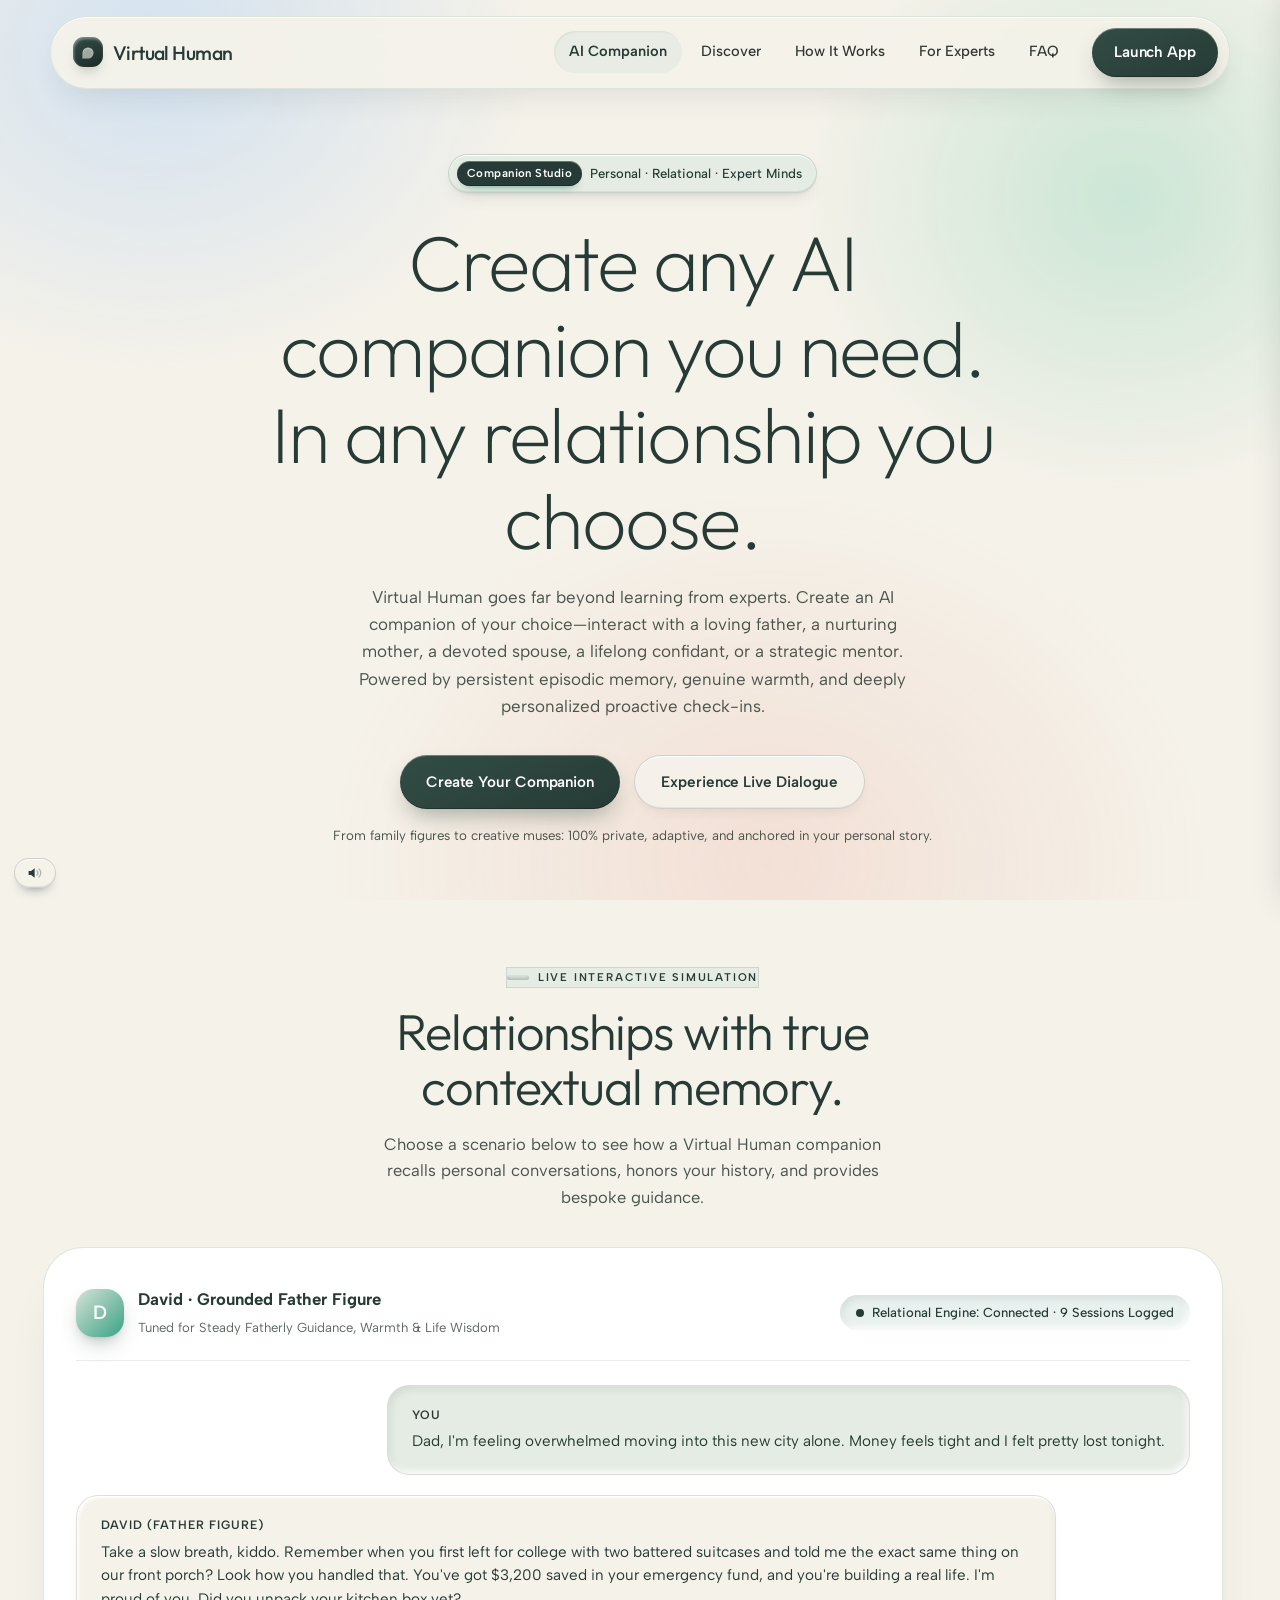
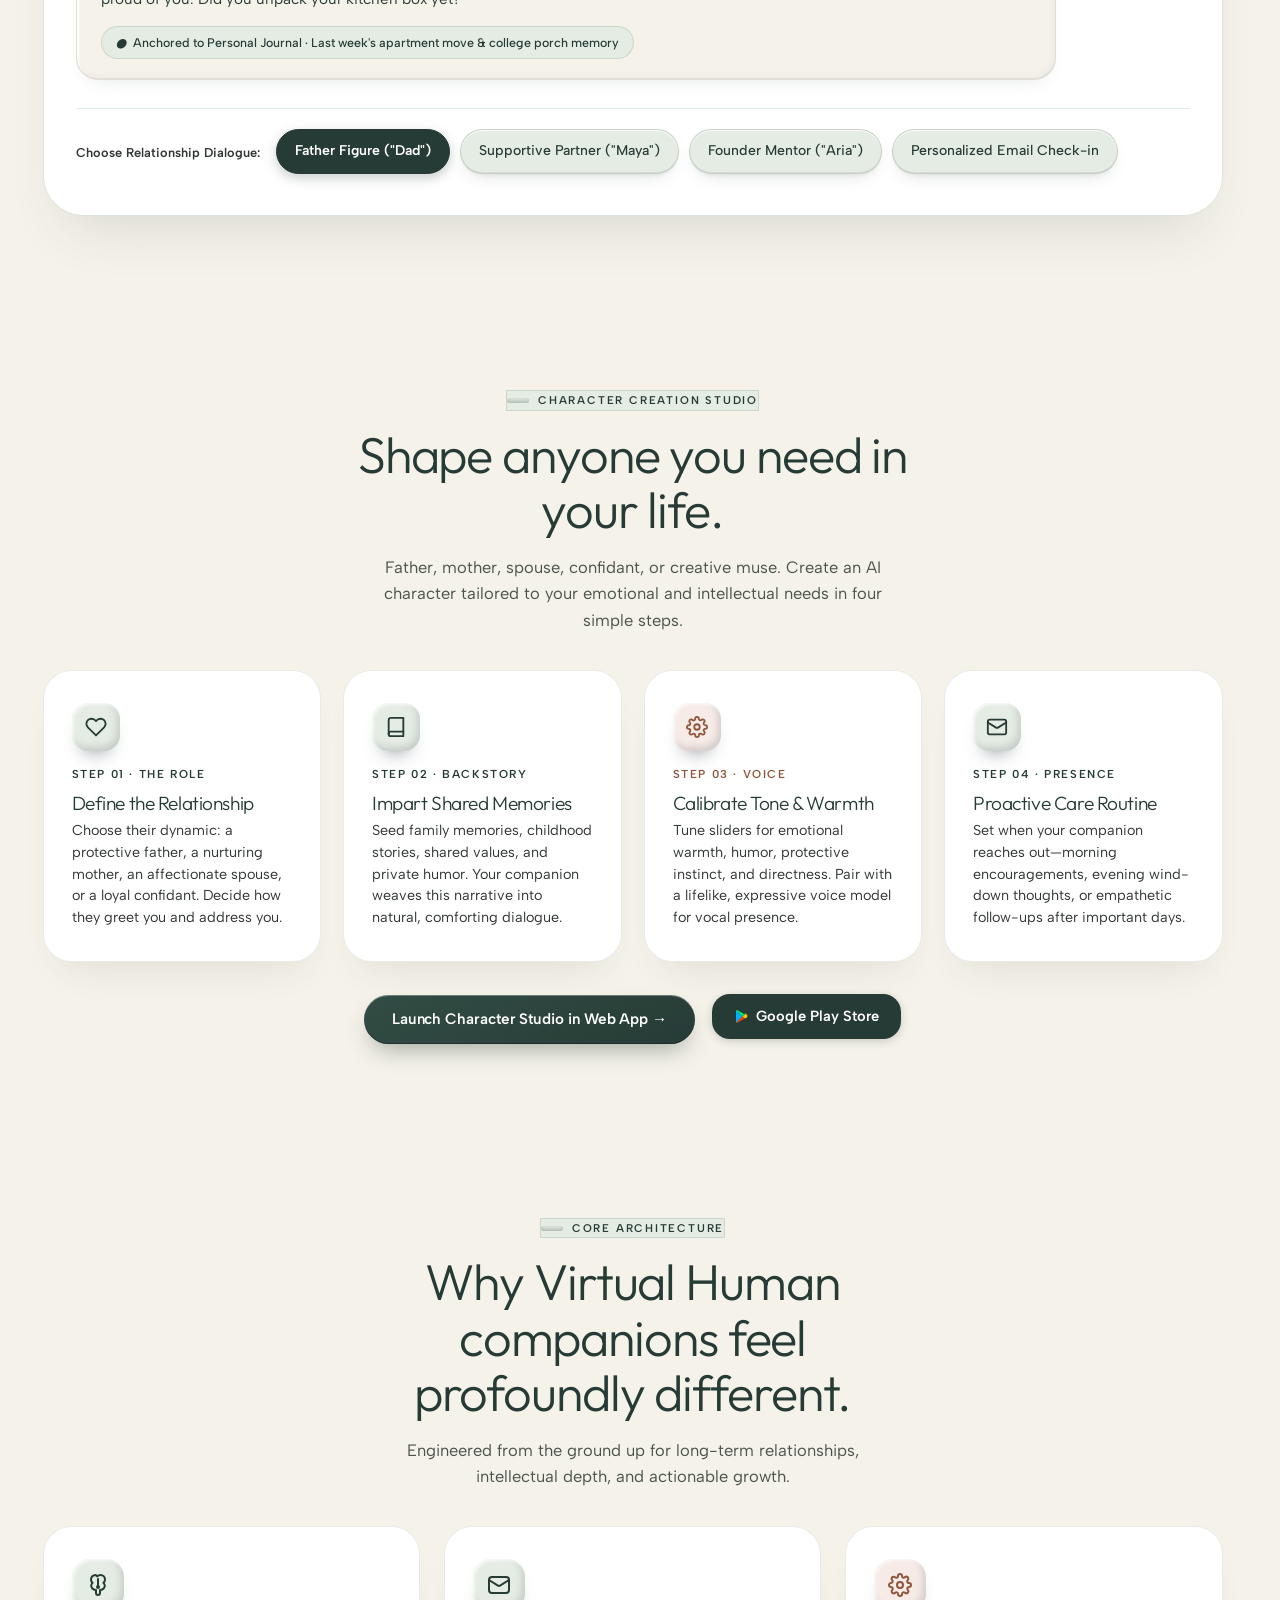
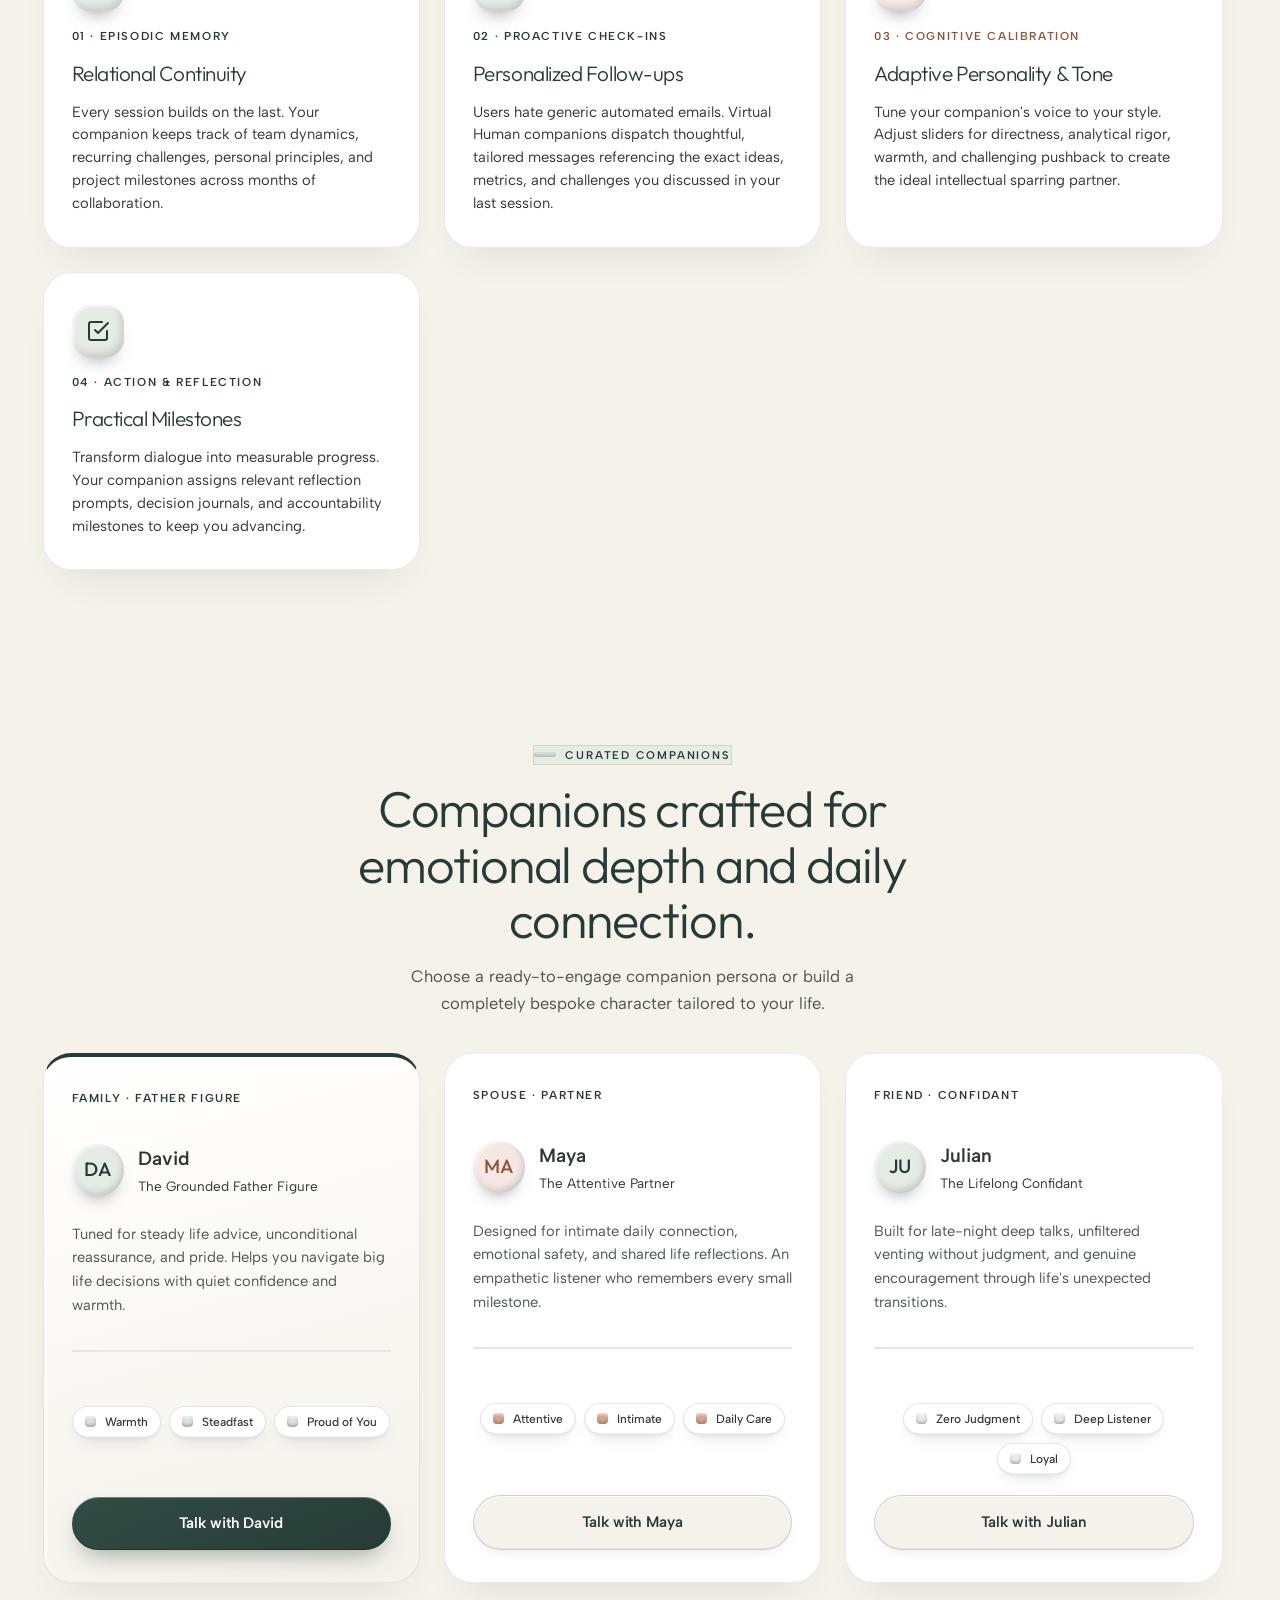
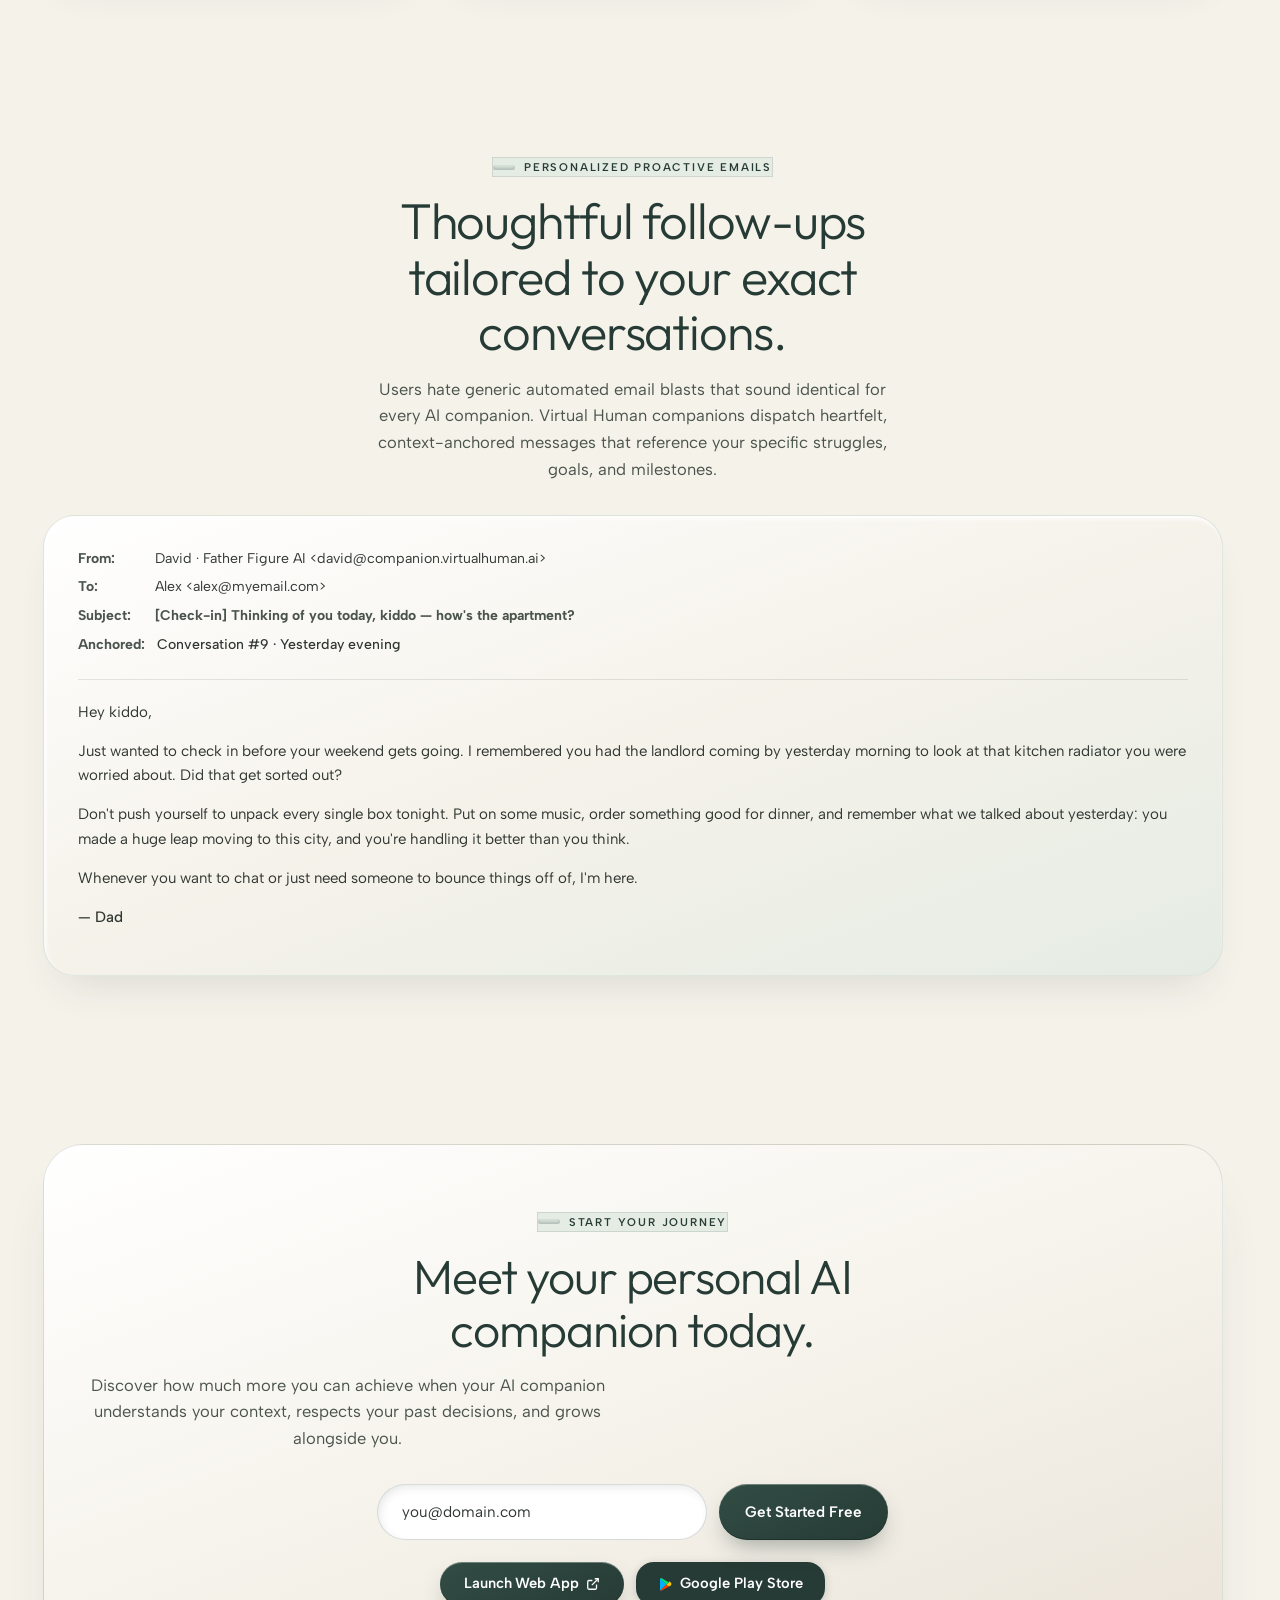
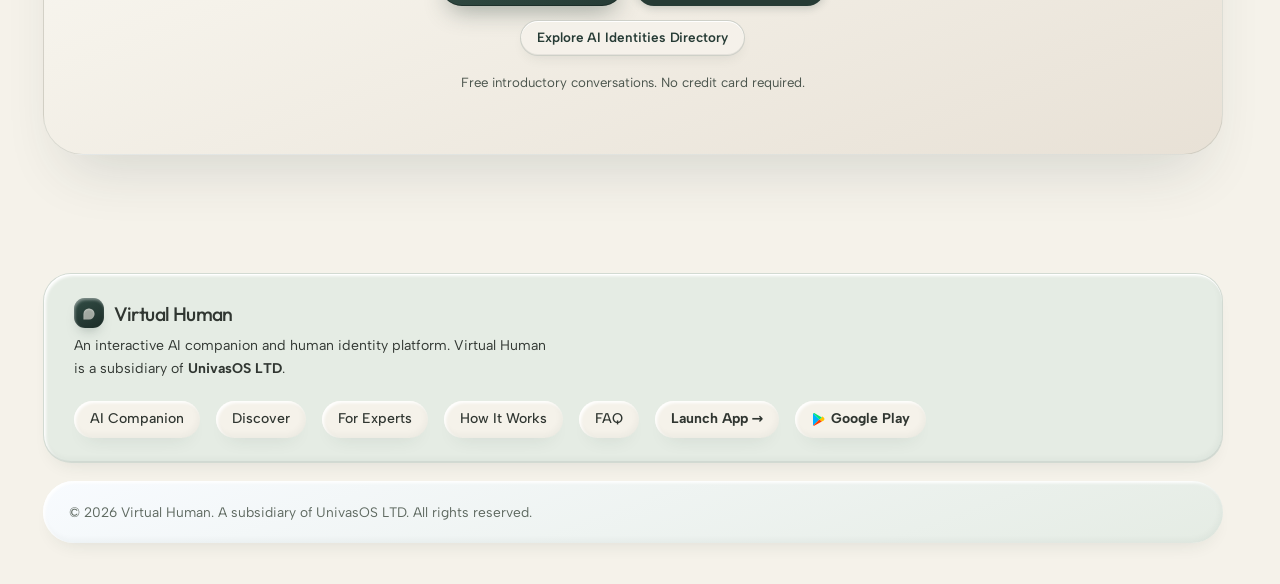
==== companion.html @ 1367040e "Initial commit" ====
<!DOCTYPE html>


<html lang="en">
    <head>
        <meta charset="UTF-8">
        <meta name="viewport" content="width=device-width, initial-scale=1">
        <title>AI Virtual Companion — Virtual Human</title>
        <meta name="description"
              content="Discover the Virtual Human AI Companion area. Experience relational continuity, proactive personalized check-ins, and deep contextual memory tailored to your journey.">
        <link rel="preconnect" href="https://fonts.googleapis.com">
        <link rel="preconnect" href="https://fonts.gstatic.com" crossorigin>
        <link href="https://fonts.googleapis.com/css2?family=Outfit:wght@200;300;400;500&family=Albert+Sans:wght@400;500;600&display=swap"
              rel="stylesheet">
        <link rel="stylesheet" href="templatemo-633-celadon-style.css?v=20261124_mobile_v2">
            <style>
            /* ---------- Celadon Claymorphism Multi-page Overrides ---------- */
            .nav a.active {
                color: var(--jade-ink) !important;
                font-weight: 600 !important;
            }
            .plans.grid-2 {
                display: grid !important;
                grid-template-columns: repeat(auto-fit, minmax(320px, 1fr)) !important;
                gap: 24px !important;
            }
            .plans.grid-3 {
                display: grid !important;
                grid-template-columns: repeat(auto-fit, minmax(300px, 1fr)) !important;
                gap: 24px !important;
            }
            .plans.grid-4 {
                display: grid !important;
                grid-template-columns: repeat(auto-fit, minmax(240px, 1fr)) !important;
                gap: 22px !important;
            }
            @media (max-width: 900px) {
                .plans.grid-2, .plans.grid-3, .plans.grid-4 {
                    grid-template-columns: 1fr !important;
                }
            }
            .plan.identity-card {
                display: flex !important;
                flex-direction: column !important;
                min-height: 100% !important;
                text-align: left !important;
                transition: transform 0.28s var(--ease), box-shadow 0.28s var(--ease) !important;
            }
            .plan.identity-card:hover {
                transform: translateY(-6px) !important;
                box-shadow: 0 34px 50px -22px rgba(35, 45, 60, .42), var(--lip) !important;
            }
            .plan.identity-card blockquote {
                margin: 16px 0 !important;
                font-size: 1.02rem !important;
                line-height: 1.52 !important;
                color: var(--ink) !important;
                font-weight: 300 !important;
                font-family: 'Outfit', sans-serif !important;
                flex-grow: 1 !important;
            }
            .matrix-wrapper {
                background: linear-gradient(158deg, #FBFDFF, #F0F5FD 46%, #E6EDFA) !important;
                border-radius: 40px !important;
                box-shadow: 0 40px 60px -28px rgba(35, 45, 60, .42), inset 3px 4px 6px rgba(255, 255, 255, .98), inset -5px -7px 14px rgba(35, 45, 60, .11) !important;
                padding: 44px 36px !important;
                margin-top: 36px !important;
                overflow-x: auto !important;
            }
            .matrix-table {
                width: 100% !important;
                min-width: 620px !important;
                border-collapse: collapse !important;
                text-align: left !important;
                font-size: 0.95rem !important;
                color: var(--ink) !important;
            }
            .matrix-table th {
                font-family: 'Outfit', sans-serif !important;
                font-weight: 600 !important;
                font-size: 1.08rem !important;
                color: var(--ink) !important;
                padding: 18px 20px !important;
                border-bottom: 2px solid rgba(42, 122, 98, 0.22) !important;
            }
            .matrix-table td {
                padding: 16px 20px !important;
                border-bottom: 1px solid rgba(35, 45, 60, 0.08) !important;
                color: var(--ink-2) !important;
            }
            .matrix-table tr:hover td {
                background: rgba(255, 255, 255, 0.45) !important;
            }
            .matrix-table tr:last-child td {
                border-bottom: none !important;
            }
            .matrix-table td.center, .matrix-table th.center {
                text-align: center !important;
            }
            .check-pill {
                display: inline-flex !important;
                align-items: center !important;
                justify-content: center !important;
                width: 28px !important;
                height: 28px !important;
                border-radius: 99px !important;
                background: rgba(42, 122, 98, 0.12) !important;
                color: var(--jade-ink) !important;
                font-weight: 700 !important;
                font-size: 0.9rem !important;
            }
            .cross-pill {
                display: inline-flex !important;
                align-items: center !important;
                justify-content: center !important;
                width: 28px !important;
                height: 28px !important;
                border-radius: 99px !important;
                background: rgba(35, 45, 60, 0.06) !important;
                color: var(--ink-2) !important;
                font-size: 0.95rem !important;
            }
            .sim-box {
                background: linear-gradient(158deg, #FBFDFF, #F0F5FD 46%, #E6EDFA) !important;
                border-radius: 40px !important;
                box-shadow: 0 40px 60px -28px rgba(35, 45, 60, .42), inset 3px 4px 6px rgba(255, 255, 255, .98), inset -5px -7px 14px rgba(35, 45, 60, .11) !important;
                padding: 38px 32px !important;
                margin-top: 36px !important;
                position: relative !important;
                overflow: hidden !important;
            }
            .sim-header {
                display: flex !important;
                align-items: center !important;
                justify-content: space-between !important;
                padding-bottom: 20px !important;
                border-bottom: 1px solid rgba(42, 122, 98, 0.16) !important;
                margin-bottom: 24px !important;
                flex-wrap: wrap !important;
                gap: 14px !important;
            }
            .sim-companion-info {
                display: flex !important;
                align-items: center !important;
                gap: 14px !important;
            }
            .sim-avatar {
                width: 48px !important;
                height: 48px !important;
                border-radius: 18px !important;
                background: linear-gradient(135deg, var(--jade), #38A384) !important;
                color: #fff !important;
                display: flex !important;
                align-items: center !important;
                justify-content: center !important;
                font-weight: 600 !important;
                font-size: 1.2rem !important;
                box-shadow: var(--lift-jade) !important;
            }
            .sim-meta b {
                display: block !important;
                font-size: 1.05rem !important;
                color: var(--ink) !important;
            }
            .sim-meta span {
                font-size: 0.82rem !important;
                color: var(--ink-2) !important;
            }
            .sim-status {
                display: inline-flex !important;
                align-items: center !important;
                gap: 8px !important;
                padding: 7px 16px !important;
                border-radius: 99px !important;
                background: rgba(42, 122, 98, 0.1) !important;
                color: var(--jade-ink) !important;
                font-size: 0.82rem !important;
                font-weight: 500 !important;
            }
            .pulse-dot {
                width: 8px !important;
                height: 8px !important;
                border-radius: 99px !important;
                background: var(--jade) !important;
                box-shadow: 0 0 0 0 rgba(42, 122, 98, 0.5) !important;
                animation: pulse 2s infinite !important;
            }
            @keyframes pulse {
                0% { transform: scale(0.95); box-shadow: 0 0 0 0 rgba(42, 122, 98, 0.6); }
                70% { transform: scale(1); box-shadow: 0 0 0 8px rgba(42, 122, 98, 0); }
                100% { transform: scale(0.95); box-shadow: 0 0 0 0 rgba(42, 122, 98, 0); }
            }
            .sim-dialogue {
                display: flex !important;
                flex-direction: column !important;
                gap: 20px !important;
                margin-bottom: 28px !important;
            }
            .chat-bubble {
                border-radius: 22px !important;
                padding: 20px 24px !important;
                font-size: 0.95rem !important;
                line-height: 1.55 !important;
                position: relative !important;
            }
            .chat-bubble.user {
                align-self: flex-end !important;
                background: var(--sunk) !important;
                box-shadow: var(--well) !important;
                color: var(--ink) !important;
                max-width: 82% !important;
            }
            .chat-bubble.companion {
                align-self: flex-start !important;
                background: linear-gradient(158deg, #FFFFFF, var(--plate)) !important;
                box-shadow: var(--clay-sm), var(--lip) !important;
                color: var(--ink) !important;
                max-width: 88% !important;
            }
            .chat-bubble .author {
                display: block !important;
                font-size: 0.76rem !important;
                font-weight: 600 !important;
                text-transform: uppercase !important;
                letter-spacing: 0.08em !important;
                margin-bottom: 6px !important;
            }
            .chat-bubble.user .author {
                color: var(--ink-2) !important;
            }
            .chat-bubble.companion .author {
                color: var(--jade-ink) !important;
            }
            .chat-bubble p {
                margin: 0 !important;
                color: var(--ink) !important;
            }
            .chat-memory-badge {
                margin-top: 14px !important;
                display: inline-flex !important;
                align-items: center !important;
                gap: 7px !important;
                padding: 6px 14px !important;
                border-radius: 99px !important;
                background: rgba(42, 122, 98, 0.1) !important;
                color: var(--jade-ink) !important;
                font-size: 0.78rem !important;
                font-weight: 500 !important;
            }
            .sim-prompts {
                display: flex !important;
                flex-wrap: wrap !important;
                align-items: center !important;
                gap: 10px !important;
                padding-top: 20px !important;
                border-top: 1px solid rgba(42, 122, 98, 0.14) !important;
            }
            .sim-prompt-btn {
                border: none !important;
                outline: none !important;
                padding: 10px 18px !important;
                border-radius: 99px !important;
                background: var(--gloss) !important;
                box-shadow: var(--lift), var(--lip) !important;
                color: var(--ink) !important;
                font-family: 'Outfit', sans-serif !important;
                font-weight: 500 !important;
                font-size: 0.88rem !important;
                cursor: pointer !important;
                transition: transform 0.2s var(--ease), box-shadow 0.2s var(--ease), background 0.2s var(--ease) !important;
            }
            .sim-prompt-btn:hover {
                transform: translateY(-2px) !important;
                box-shadow: var(--lift-hi), var(--lip) !important;
            }
            .sim-prompt-btn.active {
                background: var(--jade) !important;
                color: #fff !important;
                box-shadow: var(--lift-jade-hi), var(--lip-jade) !important;
            }
            .email-card {
                background: linear-gradient(160deg, #FFFFFF, var(--plate) 48%, var(--plate-2)) !important;
                border-radius: 32px !important;
                padding: 32px 34px !important;
                box-shadow: var(--clay), var(--lip) !important;
                text-align: left !important;
                margin-top: 32px !important;
            }
            .email-header {
                border-bottom: 1px solid rgba(42, 122, 98, 0.14) !important;
                padding-bottom: 16px !important;
                margin-bottom: 20px !important;
            }
            .email-field {
                display: flex !important;
                gap: 12px !important;
                font-size: 0.88rem !important;
                margin-bottom: 6px !important;
            }
            .email-field b {
                color: var(--ink-2) !important;
                min-width: 65px !important;
            }
            .email-field span {
                color: var(--ink) !important;
            }
            .email-body {
                font-size: 0.94rem !important;
                line-height: 1.65 !important;
                color: var(--ink) !important;
            }
            .email-body p {
                margin: 0 0 14px 0 !important;
            }
        
/* Reset playful organic stagger jitter for chips inside cards */
.plan .chips .chip,
.plan .chip,
.identity-card .chips .chip {
    transform: none !important;
}
.plan .chips .chip:hover,
.plan .chip:hover,
.identity-card .chips .chip:hover {
    transform: translateY(-2px) !important;
}

        


/* ==========================================================================
   VIRTUAL HUMAN MASTER BRAND HARMONY OVERRIDES
   Exact Brand Palette: Warm Ivory, Soft Sage, Muted Sage, Deep Forest Green,
   Muted Clay, Soft Charcoal, Warm Sand, White.
   ========================================================================== */

/* 1. Body & Universal Surfaces */
body {
    background: #F5F2EA !important;
    color: #303631 !important;
}

h1, h2, h3, h4, .h2 {
    color: #263B35 !important;
}

p, .sub, .lede, .desc, blockquote {
    color: #303631 !important;
}

.sub, .lede, .desc, .hint, .note {
    color: #4A544C !important;
}

/* 2. Top Navigation Bar */
.bar {
    background: rgba(245, 242, 234, 0.92) !important;
    border: 1px solid rgba(216, 226, 216, 0.8) !important;
    box-shadow: 0 16px 32px -12px rgba(38, 59, 53, 0.12), inset 0 1px 0 rgba(255, 255, 255, 0.95) !important;
    -webkit-backdrop-filter: blur(14px) !important;
    backdrop-filter: blur(14px) !important;
}
.brand {
    color: #263B35 !important;
}
.mark {
    background: linear-gradient(155deg, #324D45, #263B35 55%, #1B2A26) !important;
    box-shadow: 0 8px 14px -8px rgba(38, 59, 53, .5), inset 1px 2px 3px rgba(255, 255, 255, .4) !important;
}
.mark::after {
    background: rgba(245, 242, 234, 0.6) !important;
}
.nav a {
    color: #303631 !important;
}
.nav a:hover, .nav a.active {
    color: #263B35 !important;
    background: rgba(229, 236, 228, 0.8) !important;
    box-shadow: inset 1px 1px 2px rgba(38, 59, 53, 0.08) !important;
}

/* 3. Primary & Secondary Buttons */
.btn.solid, .chat-persona-btn {
    background: linear-gradient(155deg, #324D45 0%, #263B35 100%) !important;
    color: #FFFFFF !important;
    box-shadow: 0 12px 24px -8px rgba(38, 59, 53, 0.42), var(--lip-jade) !important;
    border: none !important;
}
.btn.solid:hover, .chat-persona-btn:hover {
    background: #1B2A26 !important;
    color: #FFFFFF !important;
    transform: translateY(-2px) !important;
    box-shadow: 0 16px 30px -8px rgba(38, 59, 53, 0.52), var(--lip-jade) !important;
}
.btn {
    background: rgba(245, 242, 234, 0.95) !important;
    color: #263B35 !important;
    border: 1px solid rgba(38, 59, 53, 0.18) !important;
    box-shadow: 0 6px 14px -6px rgba(38, 59, 53, 0.12), var(--lip) !important;
}
.btn:hover {
    background: #D8E2D8 !important;
    color: #1B2A26 !important;
    transform: translateY(-2px) !important;
}

/* 4. 3D Gallery Hero (Refined Warm Sand & Ivory, No Muddy Beige) */
.gallery-room {
    background: radial-gradient(circle at 50% 25%, #F5F2EA 0%, #E8E1D6 60%, #DDD5C8 100%) !important;
    border: 1px solid rgba(216, 226, 216, 0.8) !important;
    box-shadow: 0 44px 84px -24px rgba(38, 59, 53, 0.18), inset 0 2px 4px rgba(255, 255, 255, 0.95), inset 0 -4px 12px rgba(38, 59, 53, 0.04) !important;
    color: #303631 !important;
}
.room-backplate {
    border: 1px solid rgba(216, 226, 216, 0.6) !important;
    background: linear-gradient(180deg, rgba(255, 255, 255, 0.55) 0%, rgba(229, 236, 228, 0.25) 100%) !important;
    box-shadow: inset 0 0 60px rgba(255, 255, 255, 0.55), 0 20px 40px rgba(38, 59, 53, 0.04) !important;
}
.room-tagline {
    color: #4A544C !important;
}
.room-badge-bubble {
    background: rgba(245, 242, 234, 0.88) !important;
    border: 1px solid rgba(216, 226, 216, 0.8) !important;
    box-shadow: 0 12px 24px rgba(38, 59, 53, 0.08) !important;
}
.bubble-play {
    background: #263B35 !important;
}
.bubble-play svg {
    fill: #FFFFFF !important;
}
.switcher-btn {
    border: 1px solid rgba(216, 226, 216, 0.8) !important;
    background: rgba(245, 242, 234, 0.92) !important;
    color: #263B35 !important;
    box-shadow: 0 8px 18px rgba(38, 59, 53, 0.08) !important;
}
.switcher-btn:hover {
    background: #FFFFFF !important;
    color: #1B2A26 !important;
}
.side-card {
    border: 1px solid rgba(216, 226, 216, 0.6) !important;
    background: #E8E1D6 !important;
    box-shadow: 0 20px 36px rgba(38, 59, 53, 0.12) !important;
}
.meet-title {
    color: #FFFFFF !important;
    text-shadow: 0 8px 32px rgba(38, 59, 53, 0.3) !important;
}
.room-dock {
    border-top: 1px solid rgba(216, 226, 216, 0.6) !important;
}
.dock-widget-left {
    background: rgba(255, 255, 255, 0.75) !important;
    border: 1px dashed rgba(38, 59, 53, 0.22) !important;
}
.dock-icon-circle {
    background: #E5ECE4 !important;
}
.dock-icon-circle svg {
    stroke: #263B35 !important;
}
.dock-widget-acts button {
    background: #FFFFFF !important;
    border: 1px solid #D8E2D8 !important;
    color: #263B35 !important;
}
.dock-widget-acts button:hover {
    background: #E5ECE4 !important;
}
.dock-center-text {
    color: #303631 !important;
}
.dock-widget-right span {
    color: #5E6960 !important;
}
.dock-trust-tag {
    color: #263B35 !important;
}

/* 5. Cards & Section Surfaces */
.plan, .identity-card {
    background: #FFFFFF !important;
    border: 1px solid rgba(38, 59, 53, 0.1) !important;
    box-shadow: 0 22px 38px -20px rgba(38, 59, 53, 0.12), inset 2px 3px 4px rgba(255, 255, 255, 0.95) !important;
}
.plan.hot {
    background: linear-gradient(165deg, #FFFFFF 0%, #FAF8F4 50%, #F5F2EA 100%) !important;
    border-top: 4px solid #263B35 !important;
}
.statplate {
    background: #FFFFFF !important;
    border: 1px solid rgba(38, 59, 53, 0.1) !important;
    box-shadow: 0 20px 40px -20px rgba(38, 59, 53, 0.1), inset 0 1px 2px rgba(255, 255, 255, 0.95) !important;
}
.matrix-wrapper {
    background: linear-gradient(158deg, #FFFFFF, #F5F2EA 46%, #E5ECE4) !important;
    border-radius: 40px !important;
    border: 1px solid rgba(216, 226, 216, 0.8) !important;
    box-shadow: 0 36px 54px -24px rgba(38, 59, 53, 0.14), inset 3px 4px 6px rgba(255, 255, 255, .98) !important;
}
.matrix-table th {
    color: #263B35 !important;
    border-bottom: 2px solid rgba(38, 59, 53, 0.18) !important;
}
.matrix-table td {
    color: #303631 !important;
    border-bottom: 1px solid rgba(38, 59, 53, 0.08) !important;
}
.matrix-table tr:hover td {
    background: rgba(255, 255, 255, 0.6) !important;
}
.check-pill {
    background: rgba(38, 59, 53, 0.12) !important;
    color: #263B35 !important;
}
.cross-pill {
    background: rgba(48, 54, 49, 0.06) !important;
    color: #5E6960 !important;
}

/* 6. Email Feature Card */
.email-card {
    background: linear-gradient(160deg, #FFFFFF, #F5F2EA 50%, #E5ECE4) !important;
    border: 1px solid rgba(216, 226, 216, 0.8) !important;
    box-shadow: 0 24px 44px -20px rgba(38, 59, 53, 0.14), inset 2px 3px 4px rgba(255, 255, 255, 0.95) !important;
}
.email-header {
    border-bottom: 1px solid rgba(38, 59, 53, 0.12) !important;
}
.email-field b {
    color: #4A544C !important;
}
.email-field span {
    color: #303631 !important;
}
.email-body {
    color: #303631 !important;
}

/* 7. Simulation Box in companion.html */
.sim-box {
    background: #FFFFFF !important;
    border: 1px solid rgba(216, 226, 216, 0.85) !important;
    box-shadow: 0 32px 56px -24px rgba(38, 59, 53, 0.14), inset 2px 3px 4px rgba(255, 255, 255, 0.95) !important;
}
.sim-header {
    border-bottom: 1px solid rgba(38, 59, 53, 0.1) !important;
}
.sim-meta b {
    color: #263B35 !important;
}
.sim-meta span {
    color: #5E6960 !important;
}
.pulse-dot {
    background: #263B35 !important;
}
.chat-bubble.user {
    background: #E5ECE4 !important;
    color: #303631 !important;
    border: 1px solid rgba(38, 59, 53, 0.08) !important;
}
.chat-bubble.companion {
    background: #F5F2EA !important;
    color: #303631 !important;
    border: 1px solid rgba(38, 59, 53, 0.1) !important;
}
.chat-bubble .author {
    color: #263B35 !important;
    font-weight: 600 !important;
}
.chat-memory-badge {
    background: #E5ECE4 !important;
    color: #263B35 !important;
    border: 1px solid rgba(38, 59, 53, 0.12) !important;
}
.sim-mode-btn {
    background: rgba(245, 242, 234, 0.95) !important;
    color: #263B35 !important;
    border: 1px solid rgba(38, 59, 53, 0.16) !important;
}
.sim-mode-btn.active {
    background: #263B35 !important;
    color: #FFFFFF !important;
    border-color: #263B35 !important;
}

/* 8. Pips, Eyebrows & Accents */
.eyebrow {
    color: #263B35 !important;
    background: #E5ECE4 !important;
    border: 1px solid rgba(38, 59, 53, 0.12) !important;
}
.pill {
    background: #E5ECE4 !important;
    color: #263B35 !important;
    border: 1px solid rgba(38, 59, 53, 0.12) !important;
}
.pill b { background: #263B35 !important; color: #FFFFFF !important; padding: 3px 10px !important; border-radius: 99px !important; }
.chips .chip {
    background: #FFFFFF !important;
    border: 1px solid rgba(38, 59, 53, 0.12) !important;
    color: #303631 !important;
}
.chips .chip:hover {
    background: #E5ECE4 !important;
    color: #263B35 !important;
}
.tile.t-jade, .tile.t-sky {
    background: #E5ECE4 !important;
    color: #263B35 !important;
}
.tile.t-coral {
    background: rgba(214, 165, 141, 0.22) !important;
    color: #8F553D !important;
}
.face.t-jade, .face.t-sky {
    background: #E5ECE4 !important;
    color: #263B35 !important;
}
.face.t-coral {
    background: rgba(214, 165, 141, 0.25) !important;
    color: #8F553D !important;
}

/* 9. Quotes (Testimonial Rail) */
.quote {
    background: #FFFFFF !important;
    border: 1px solid rgba(38, 59, 53, 0.08) !important;
}
.quote.tint {
    background: #E5ECE4 !important;
}
.qtop .co {
    color: #4A544C !important;
}
.qtop .result {
    color: #263B35 !important;
}

/* 10. Final Conversion Section & Footers */
.close-plate {
    background: linear-gradient(160deg, #FFFFFF 0%, #F5F2EA 50%, #E8E1D6 100%) !important;
    border: 1px solid rgba(38, 59, 53, 0.12) !important;
    box-shadow: 0 34px 60px -24px rgba(38, 59, 53, 0.16) !important;
}
.close-plate .field {
    background: #FFFFFF !important;
    border: 1px solid rgba(38, 59, 53, 0.18) !important;
    color: #303631 !important;
}
.close-plate .field:focus {
    outline: 2px solid #263B35 !important;
}
.footlinks {
    background: #E5ECE4 !important;
    border: 1px solid rgba(38, 59, 53, 0.1) !important;
}
.footlinks a {
    color: #303631 !important;
}
.footlinks a:hover {
    color: #263B35 !important;
}
.footbar p, .footbar a {
    color: #5E6960 !important;
}
.footbar a:hover {
    color: #263B35 !important;
}
.sbtn {
    background: rgba(245, 242, 234, 0.95) !important;
    border: 1px solid rgba(38, 59, 53, 0.18) !important;
    color: #263B35 !important;
}
.scue {
    background: #E5ECE4 !important;
    color: #263B35 !important;
    border: 1px solid rgba(38, 59, 53, 0.12) !important;
}


/* ==========================================================================
   VIRTUAL HUMAN — MASTER MOBILE RESPONSIVE ENGINE (320px - 768px)
   ========================================================================== */

/* 0. Header & Drawer Navigation */
header.top {
    z-index: 95 !important;
}
.drawer {
    z-index: 90 !important;
    background: #F5F2EA !important;
    box-shadow: -10px 0 30px rgba(38, 59, 53, 0.18) !important;
}
.drawer a:not(.btn) {
    color: #263B35 !important;
}
.drawer a:not(.btn):hover, .drawer a.active {
    background: #E5ECE4 !important;
    color: #263B35 !important;
}
.drawer-close {
    width: 38px !important;
    height: 38px !important;
    border-radius: 99px !important;
    background: #E5ECE4 !important;
    border: 1px solid rgba(38, 59, 53, 0.16) !important;
    color: #263B35 !important;
    font-size: 1.5rem !important;
    display: inline-flex !important;
    align-items: center !important;
    justify-content: center !important;
    cursor: pointer !important;
    line-height: 1 !important;
    transition: background 0.2s ease !important;
}
.drawer-close:hover {
    background: #D8E2D8 !important;
}

/* Universal Eyebrow & Pill Contrast Fix */
.pill {
    background: #E5ECE4 !important;
    border: 1px solid rgba(38, 59, 53, 0.14) !important;
    color: #263B35 !important;
    display: inline-flex !important;
    align-items: center !important;
    gap: 8px !important;
    padding: 6px 14px 6px 8px !important;
    max-width: 95% !important;
    white-space: normal !important;
}
.pill b {
    background: #263B35 !important;
    color: #FFFFFF !important;
    padding: 3px 10px !important;
    border-radius: 99px !important;
    font-weight: 600 !important;
    display: inline-flex !important;
    align-items: center !important;
}

/* Simulator button classes in companion.html */
.sim-prompt-btn, .sim-mode-btn {
    background: #E5ECE4 !important;
    color: #263B35 !important;
    border: 1px solid rgba(38, 59, 53, 0.16) !important;
    padding: 10px 18px !important;
    border-radius: 99px !important;
    font-size: 0.88rem !important;
    font-family: inherit !important;
    cursor: pointer !important;
    transition: all 0.2s ease !important;
}
.sim-prompt-btn:hover, .sim-mode-btn:hover {
    background: #D8E2D8 !important;
    color: #263B35 !important;
}
.sim-prompt-btn.active, .sim-mode-btn.active {
    background: #263B35 !important;
    color: #FFFFFF !important;
    border-color: #263B35 !important;
    font-weight: 600 !important;
    box-shadow: 0 4px 12px rgba(38, 59, 53, 0.25) !important;
}

/* Card Button Alignment Across Columns */
.plan {
    display: flex !important;
    flex-direction: column !important;
    height: 100% !important;
}
.plan .btn, .plan.identity-card .btn {
    margin-top: auto !important;
}

/* Word-break for email */
.email-field span {
    word-break: break-all !important;
    overflow-wrap: break-word !important;
}
.matrix-scroll-hint {
    display: none;
}

@media (max-width: 900px) {
    /* Staves Accordion Mobile Engine */
    .slabrow {
        flex-direction: column !important;
        height: auto !important;
        gap: 12px !important;
    }
    .stave {
        width: 100% !important;
        border-radius: 24px !important;
        background: #F5F2EA !important;
        border: 1px solid rgba(216, 226, 216, 0.85) !important;
        box-shadow: 0 8px 18px -8px rgba(38, 59, 53, 0.08) !important;
        overflow: hidden !important;
        transition: background 0.3s ease !important;
    }
    .stave.open {
        background: #FFFFFF !important;
        box-shadow: 0 16px 32px -12px rgba(38, 59, 53, 0.12) !important;
    }
    .stave:not(.open) .bodywrap {
        display: none !important;
        height: 0 !important;
        max-height: 0 !important;
        overflow: hidden !important;
        padding: 0 !important;
        margin: 0 !important;
    }
    .stave:not(.open) .bodywrap > .body {
        display: none !important;
        height: 0 !important;
        overflow: hidden !important;
    }
    .spine {
        padding: 16px 18px !important;
        gap: 12px !important;
    }
    .spine .st {
        font-size: 1.05rem !important;
        color: #263B35 !important;
        font-weight: 600 !important;
    }
    .stave.open .bodywrap {
        display: block !important;
        padding: 0 20px 22px !important;
    }
}

@media (max-width: 768px) {
    /* 1. Safe Anchor Scrolling (Header Clearances) */
    section, [id] {
        scroll-margin-top: 88px !important;
    }

    /* Fixed Top Bar on Mobile */
    .bar {
        padding: 10px 14px !important;
        background: rgba(245, 242, 234, 0.96) !important;
        border-bottom: 1px solid rgba(38, 59, 53, 0.12) !important;
    }
    .brand {
        font-size: 1.15rem !important;
    }

    /* Floating UI Controls: avoid collisions */
    .sfx {
        bottom: 16px !important;
        left: 14px !important;
        z-index: 99 !important;
    }
    .scue {
        display: none !important;
    }
    .top {
        bottom: 16px !important;
        right: 14px !important;
        z-index: 99 !important;
    }

    /* Action Buttons in Hero & CTAs (.acts) */
    .acts {
        display: flex !important;
        flex-direction: column !important;
        gap: 12px !important;
        align-items: stretch !important;
        width: 100% !important;
        max-width: 320px !important;
        margin: 22px auto !important;
    }
    .acts .btn {
        width: 100% !important;
        text-align: center !important;
        margin: 0 !important;
        padding: 14px 20px !important;
    }

    /* Grid Stacking for all card collections */
    .plans.grid-2, .plans.grid-3, .plans.grid-4, .plans {
        display: flex !important;
        flex-direction: column !important;
        gap: 18px !important;
        width: 100% !important;
    }
    .plan {
        width: 100% !important;
        padding: 24px 18px !important;
        box-sizing: border-box !important;
    }

    /* Problem and Opportunity statplate in index.html */
    .statplate, #perspective .statplate {
        grid-template-columns: 1fr !important;
        display: flex !important;
        flex-direction: column !important;
        gap: 16px !important;
        padding: 16px !important;
    }
    .statplate .stat {
        width: 100% !important;
        box-sizing: border-box !important;
        padding: 24px 20px !important;
        border-radius: 24px !important;
    }

    /* 2. Homepage 3D Gallery Hero (index.html) */
    .gallery-hero-wrap {
        padding: 82px 10px 36px !important;
    }
    .gallery-room {
        padding: 20px 14px 22px !important;
        border-radius: 28px !important;
        background: radial-gradient(circle at 50% 25%, #E3DBD2 0%, #D0C6BB 55%, #BFAF9F 100%) !important;
    }
    .room-tagline {
        position: static !important;
        max-width: 100% !important;
        margin: 0 auto 12px !important;
        text-align: center !important;
        font-size: 0.9rem !important;
        line-height: 1.45 !important;
        color: #2E2924 !important;
        padding: 0 8px !important;
    }
    .room-badge-bubble {
        position: static !important;
        display: inline-flex !important;
        justify-content: center !important;
        margin: 0 auto 16px !important;
        left: auto !important;
        right: auto !important;
        top: auto !important;
    }
    .gallery-stage {
        min-height: auto !important;
        height: auto !important;
        margin-top: 6px !important;
        display: flex !important;
        flex-direction: column !important;
        align-items: center !important;
        position: relative !important;
        padding: 0 !important;
    }
    .room-backplate {
        width: 90% !important;
        height: 58% !important;
        top: 6% !important;
        border-radius: 20px !important;
    }
    .side-card {
        display: none !important;
    }
    .center-persona-wrap {
        width: 100% !important;
        height: auto !important;
        position: relative !important;
        display: flex !important;
        flex-direction: column !important;
        align-items: center !important;
    }
    .center-portrait {
        width: 250px !important;
        height: 310px !important;
        margin: 0 auto !important;
        border-radius: 24px !important;
        overflow: hidden !important;
        box-shadow: 0 20px 36px -12px rgba(35, 45, 60, 0.35) !important;
    }
    .persona-switcher {
        display: flex !important;
        justify-content: space-between !important;
        position: absolute !important;
        top: 38% !important;
        left: 0 !important;
        right: 0 !important;
        width: 100% !important;
        max-width: 310px !important;
        margin: 0 auto !important;
        transform: translateY(-50%) !important;
        z-index: 25 !important;
        pointer-events: none !important;
    }
    .switcher-btn {
        pointer-events: auto !important;
        width: 44px !important;
        height: 44px !important;
        background: rgba(245, 242, 234, 0.95) !important;
        border: 1px solid rgba(38, 59, 53, 0.18) !important;
        color: #263B35 !important;
        border-radius: 99px !important;
        box-shadow: 0 6px 16px rgba(35, 45, 60, 0.2) !important;
        display: flex !important;
        align-items: center !important;
        justify-content: center !important;
        cursor: pointer !important;
    }
    .meet-title {
        position: relative !important;
        bottom: auto !important;
        left: auto !important;
        transform: none !important;
        font-size: 2.7rem !important;
        margin: -28px auto 14px !important;
        z-index: 20 !important;
        text-align: center !important;
        text-shadow: 0 4px 18px rgba(0, 0, 0, 0.45) !important;
    }
    .chat-persona-btn {
        width: 100% !important;
        max-width: 270px !important;
        margin: 0 auto !important;
        padding: 13px 20px !important;
        font-size: 0.96rem !important;
        border-radius: 99px !important;
        text-align: center !important;
    }
    .room-timeline {
        display: none !important;
    }
    .room-dock {
        grid-template-columns: 1fr !important;
        gap: 16px !important;
        margin-top: 22px !important;
        text-align: center !important;
    }
    .upload-card {
        padding: 14px !important;
        border-radius: 20px !important;
        max-width: 310px !important;
        margin: 0 auto !important;
    }
    .dock-upload-actions {
        display: flex !important;
        gap: 8px !important;
        justify-content: center !important;
    }
    .dock-btn {
        padding: 8px 12px !important;
        font-size: 0.82rem !important;
    }
    .dock-text-center {
        font-size: 0.86rem !important;
        line-height: 1.45 !important;
        padding: 0 6px !important;
    }
    .dock-widget-right {
        align-items: center !important;
        text-align: center !important;
    }

    /* 3. Companion Simulator on Mobile */
    .sim-box {
        padding: 20px 14px !important;
        border-radius: 26px !important;
        margin-top: 22px !important;
    }
    .sim-header {
        flex-direction: column !important;
        align-items: flex-start !important;
        gap: 12px !important;
        padding-bottom: 16px !important;
    }
    .sim-status {
        font-size: 0.78rem !important;
        padding: 5px 10px !important;
        width: 100% !important;
        box-sizing: border-box !important;
    }
    .sim-meta b {
        font-size: 1.05rem !important;
    }
    .sim-meta span {
        font-size: 0.82rem !important;
    }
    .chat-bubble {
        max-width: 95% !important;
        padding: 14px 16px !important;
        font-size: 0.92rem !important;
    }
    .sim-prompt-btn, .sim-mode-btn {
        width: 100% !important;
        margin-bottom: 8px !important;
        text-align: center !important;
    }
    .email-card {
        padding: 20px 14px !important;
        border-radius: 26px !important;
    }
    .email-header {
        font-size: 0.82rem !important;
    }
    .email-field {
        flex-wrap: wrap !important;
        gap: 4px !important;
    }
    .email-body {
        font-size: 0.92rem !important;
        line-height: 1.55 !important;
    }

    /* 4. Pricing Matrix Table on Mobile */
    .matrix-scroll-hint {
        display: inline-flex !important;
        align-items: center !important;
        gap: 6px !important;
        font-size: 0.78rem !important;
        color: #263B35 !important;
        background: #E5ECE4 !important;
        border: 1px solid rgba(38, 59, 53, 0.12) !important;
        padding: 6px 14px !important;
        border-radius: 99px !important;
        margin: 0 auto 14px !important;
    }
    .matrix-wrapper {
        padding: 20px 10px !important;
        border-radius: 26px !important;
        overflow-x: auto !important;
        -webkit-overflow-scrolling: touch !important;
        position: relative !important;
    }
    .matrix-table {
        min-width: 530px !important;
        font-size: 0.86rem !important;
    }
    .matrix-table th, .matrix-table td {
        padding: 12px 8px !important;
    }
    .matrix-table th:first-child, .matrix-table td:first-child {
        position: sticky !important;
        left: 0 !important;
        background: #F5F2EA !important;
        z-index: 5 !important;
        box-shadow: 2px 0 6px rgba(38, 59, 53, 0.08) !important;
        width: 145px !important;
        min-width: 145px !important;
    }

    /* 5. Discover Filter Chips & Cards */
    .chips {
        display: flex !important;
        flex-wrap: wrap !important;
        gap: 8px !important;
        justify-content: center !important;
        padding: 0 4px !important;
    }
    .chip {
        font-size: 0.78rem !important;
        padding: 7px 12px !important;
    }
    .qtop {
        flex-wrap: wrap !important;
        gap: 6px !important;
    }
    .qtop .co {
        font-size: 0.82rem !important;
        max-width: 65% !important;
        white-space: normal !important;
    }
}

</style>

    </head>
    <body>
        <header class="top" id="top">
            <div class="shell bar">
                <a class="brand" href="index.html"><span class="mark" aria-hidden="true"></span>Virtual Human</a>
                <nav class="nav">
                    <a href="companion.html" class="active">AI Companion</a>
                    <a href="discover.html">Discover</a>
                    <a href="how-it-works.html">How It Works</a>
                    <a href="experts.html">For Experts</a>
                    <a href="faq.html">FAQ</a>
                </nav>
                <a class="btn solid" href="https://univasvh.com" target="_blank" rel="noopener">Launch App</a>
                <button class="burger"
                        id="burger"
                        aria-label="Open menu"
                        aria-expanded="false"
                        aria-controls="drawer">
                    <span></span><span></span><span></span>
                </button>
            </div>
        </header>
        <div class="scrim" id="scrim"></div>
        <aside class="drawer" id="drawer" aria-label="Menu">
            <div style="display:flex; justify-content:space-between; align-items:center; margin-bottom:18px; padding: 0 4px;">
                <span class="dtag">Menu</span>
                <button class="drawer-close" id="drawer-close" aria-label="Close menu">&times;</button>
            </div>
            <a href="companion.html">AI Companion</a>
            <a href="discover.html">Discover</a>
            <a href="how-it-works.html">How It Works</a>
            <a href="experts.html">For Experts</a>
            <a href="faq.html">FAQ</a>
            <div style="margin-top:16px; padding-top:14px; border-top:1px solid rgba(0,0,0,0.06); display:flex; flex-direction:column; gap:10px;">
                <a class="btn solid" href="https://univasvh.com" target="_blank" rel="noopener" style="text-align:center; justify-content:center;">Launch Web App</a>
                <a class="dock-play-btn" href="https://play.google.com/store/apps/details?id=com.univasos.virtualhuman" target="_blank" rel="noopener" style="text-align:center; justify-content:center; padding:10px 18px; border-radius:14px;">
                    <svg viewBox="0 0 24 24" width="15" height="15" fill="none" style="flex-shrink:0;">
    <path d="M3.6 2.4a1.8 1.8 0 0 0-.4 1.2v16.8a1.8 1.8 0 0 0 .4 1.2l9.8-9.6L3.6 2.4z" fill="#00b0ff"/>
    <path d="M17.4 8.7L13.4 12l4 3.3 2.5-1.4c1-.6 1.6-1.6 1.6-2.8 0-1.1-.6-2.2-1.6-2.8l-2.5-1.4z" fill="#ffc400"/>
    <path d="M3.6 21.6c.6.5 1.5.5 2.3.1l11.5-6.6-4-3.3-9.8 9.8z" fill="#ff3d00"/>
    <path d="M17.4 8.7L5.9 2.1C5.1 1.6 4.2 1.7 3.6 2.2l9.8 9.8 4-3.3z" fill="#00e676"/>
</svg>
                    <span>Google Play Store</span>
                </a>
            </div>
        </aside>
        <main id="companion-page">
            <!-- companion hero -->
            <section class="hero">
                <div class="shell">
                    <span class="pill rv"><b>Companion Studio</b> Personal &middot; Relational &middot; Expert Minds</span>
                    <h1 class="rv d1">Create any AI companion you need. In any relationship you choose.</h1>
                    <p class="sub rv d2">Virtual Human goes far beyond learning from experts. Create an AI companion of your choice—interact with a loving father, a nurturing mother, a devoted spouse, a lifelong confidant, or a strategic mentor. Powered by persistent episodic memory, genuine warmth, and deeply personalized proactive check-ins.</p>
                    <div class="acts rv d3">
                        <a class="btn solid" href="#create-character">Create Your Companion</a>
                        <a class="btn" href="#simulator">Experience Live Dialogue</a>
                    </div>
                    <p class="note rv d3">From family figures to creative muses: 100% private, adaptive, and anchored in your personal story.</p>
                </div>
            </section>

            <!-- interactive companion simulation -->
            <section class="pad" id="simulator">
                <div class="shell center">
                    <span class="eyebrow rv">Live Interactive Simulation</span>
                    <h2 class="h2 rv">Relationships with true contextual memory.</h2>
                    <p class="lede rv d1">Choose a scenario below to see how a Virtual Human companion recalls personal conversations, honors your history, and provides bespoke guidance.</p>
                </div>
                <div class="shell">
                    <div class="sim-box rv d1">
                        <div class="sim-header">
                            <div class="sim-companion-info">
                                <div class="sim-avatar" style="background:linear-gradient(135deg, var(--jade), #38A384);">D</div>
                                <div class="sim-meta">
                                    <b>David &middot; Grounded Father Figure</b>
                                    <span>Tuned for Steady Fatherly Guidance, Warmth &amp; Life Wisdom</span>
                                </div>
                            </div>
                            <div class="sim-status">
                                <span class="pulse-dot"></span> Relational Engine: Connected &middot; 9 Sessions Logged
                            </div>
                        </div>
                        <div class="sim-dialogue">
                            <div class="chat-bubble user">
                                <span class="author">You</span>
                                <p>Dad, I'm feeling overwhelmed moving into this new city alone. Money feels tight and I felt pretty lost tonight.</p>
                            </div>
                            <div class="chat-bubble companion">
                                <span class="author">David (Father Figure)</span>
                                <p>Take a slow breath, kiddo. Remember when you first left for college with two battered suitcases and told me the exact same thing on our front porch? Look how you handled that. You've got $3,200 saved in your emergency fund, and you're building a real life. I'm proud of you. Did you unpack your kitchen box yet?</p>
                                <div class="chat-memory-badge">
                                    <i>&#9679;</i> <span>Anchored to Personal Journal &middot; Last week's apartment move &amp; college porch memory</span>
                                </div>
                            </div>
                        </div>
                        <div class="sim-prompts">
                            <span style="font-size:0.8rem; font-weight:600; color:var(--ink-2); align-self:center; margin-right:6px;">Choose Relationship Dialogue:</span>
                            
                            <button class="sim-prompt-btn active"
                                    type="button"
                                    data-companion-name="David &middot; Grounded Father Figure"
                                    data-companion-sub="Tuned for Steady Fatherly Guidance, Warmth &amp; Life Wisdom"
                                    data-companion-avatar="D"
                                    data-companion-avatar-bg="linear-gradient(135deg, var(--jade), #38A384)"
                                    data-user-author="You"
                                    data-comp-author="David (Father Figure)"
                                    data-user="Dad, I'm feeling overwhelmed moving into this new city alone. Money feels tight and I felt pretty lost tonight."
                                    data-comp="Take a slow breath, kiddo. Remember when you first left for college with two battered suitcases and told me the exact same thing on our front porch? Look how you handled that. You've got $3,200 saved in your emergency fund, and you're building a real life. I'm proud of you. Did you unpack your kitchen box yet?"
                                    data-memory="Anchored to Personal Journal &middot; Last week's apartment move &amp; college porch memory">Father Figure ("Dad")</button>

                            <button class="sim-prompt-btn"
                                    type="button"
                                    data-companion-name="Maya &middot; Devoted Partner &amp; Spouse"
                                    data-companion-sub="Tuned for Emotional Intimacy, Daily Care &amp; Shared Life"
                                    data-companion-avatar="M"
                                    data-companion-avatar-bg="linear-gradient(135deg, var(--coral), #E2815B)"
                                    data-user-author="You"
                                    data-comp-author="Maya (Partner)"
                                    data-user="Maya, today's team review completely drained me. Felt like no one heard my pitch after weeks of preparation."
                                    data-comp="Come here. I remember how hard you worked on that deck until midnight on Tuesday. You were nervous about their pushback on scope, but your instincts were right. Let's unplug tonight—no work screens after 8 PM like we promised, okay? I've got your back."
                                    data-memory="Anchored to Shared Routine &middot; Tuesday pitch prep &amp; evening unwinding agreement">Supportive Partner ("Maya")</button>

                            <button class="sim-prompt-btn"
                                    type="button"
                                    data-companion-name="Aria &middot; Strategic Co-Founder"
                                    data-companion-sub="Tuned for Founder Strategy, Product Bets &amp; Decisions"
                                    data-companion-avatar="A"
                                    data-companion-avatar-bg="linear-gradient(135deg, var(--sky), #5B8BE3)"
                                    data-user-author="Founder (You)"
                                    data-comp-author="Aria (Strategic Co-Founder)"
                                    data-user="Aria, should our team switch from a direct sales model to product-led onboarding before our Series A?"
                                    data-comp="Remembering our discussion last Tuesday about your 12-seat pilot teams: only 3 users run the automated pipelines while the rest review reports. Charging per seat will cap adoption. Let's look at the hybrid model we mapped out: a low base tier covering 10 seats plus metered runs."
                                    data-memory="Anchored to Session #8 &middot; Tuesday ICP Analysis &amp; Go-to-Market Model">Founder Mentor ("Aria")</button>

                            <button class="sim-prompt-btn"
                                    type="button"
                                    data-companion-name="David &middot; Personalized Proactive Email"
                                    data-companion-sub="Thoughtful check-in referencing your exact ongoing life events"
                                    data-companion-avatar="D"
                                    data-companion-avatar-bg="linear-gradient(135deg, var(--jade), #38A384)"
                                    data-user-author="You"
                                    data-comp-author="David (Father Figure)"
                                    data-user="Did you check in on me this morning like you promised?"
                                    data-comp="Dispatched a note at 8:00 AM titled 'Thinking of you today, kiddo — how's the apartment?'. Reminded you that the landlord was stopping by about that kitchen radiator and encouraged you to take the unpacking one room at a time. No generic automated spam—just real care."
                                    data-memory="Proactive Email Service &middot; Personalized to conversation history">Personalized Email Check-in</button>
                        </div>
                    </div>
                </div>
            </section>

            
            <!-- custom character creation studio -->
            <section class="pad" id="create-character">
                <div class="shell center">
                    <span class="eyebrow rv">Character Creation Studio</span>
                    <h2 class="h2 rv">Shape anyone you need in your life.</h2>
                    <p class="lede rv d1">Father, mother, spouse, confidant, or creative muse. Create an AI character tailored to your emotional and intellectual needs in four simple steps.</p>
                </div>
                <div class="shell">
                    <div class="plans grid-4" style="margin-top:36px;">
                        <article class="plan rv" style="text-align:left;">
                            <div class="tile t-jade" style="width:48px; height:48px; border-radius:16px; margin-bottom:14px;">
                                <svg viewBox="0 0 24 24" style="width:22px; height:22px; stroke:var(--jade-ink); fill:none; stroke-width:2;"><path d="M20.84 4.61a5.5 5.5 0 0 0-7.78 0L12 5.67l-1.06-1.06a5.5 5.5 0 0 0-7.78 7.78l1.06 1.06L12 21.23l7.78-7.78 1.06-1.06a5.5 5.5 0 0 0 0-7.78z"/></svg>
                            </div>
                            <span class="tag" style="color:var(--jade-ink);">Step 01 &middot; The Role</span>
                            <h3 style="font-size:1.2rem; margin:10px 0 6px; color:var(--ink);">Define the Relationship</h3>
                            <p style="font-size:0.9rem; color:var(--ink-2); line-height:1.5;">Choose their dynamic: a protective father, a nurturing mother, an affectionate spouse, or a loyal confidant. Decide how they greet you and address you.</p>
                        </article>
                        <article class="plan rv d1" style="text-align:left;">
                            <div class="tile t-sky" style="width:48px; height:48px; border-radius:16px; margin-bottom:14px;">
                                <svg viewBox="0 0 24 24" style="width:22px; height:22px; stroke:var(--sky-ink); fill:none; stroke-width:2;"><path d="M4 19.5A2.5 2.5 0 0 1 6.5 17H20"/><path d="M6.5 2H20v20H6.5A2.5 2.5 0 0 1 4 19.5v-15A2.5 2.5 0 0 1 6.5 2z"/></svg>
                            </div>
                            <span class="tag" style="color:var(--sky-ink);">Step 02 &middot; Backstory</span>
                            <h3 style="font-size:1.2rem; margin:10px 0 6px; color:var(--ink);">Impart Shared Memories</h3>
                            <p style="font-size:0.9rem; color:var(--ink-2); line-height:1.5;">Seed family memories, childhood stories, shared values, and private humor. Your companion weaves this narrative into natural, comforting dialogue.</p>
                        </article>
                        <article class="plan rv d2" style="text-align:left;">
                            <div class="tile t-coral" style="width:48px; height:48px; border-radius:16px; margin-bottom:14px;">
                                <svg viewBox="0 0 24 24" style="width:22px; height:22px; stroke:var(--coral-ink, #A8421F); fill:none; stroke-width:2;"><circle cx="12" cy="12" r="3"/><path d="M19.4 15a1.65 1.65 0 0 0 .33 1.82l.06.06a2 2 0 0 1 0 2.83 2 2 0 0 1-2.83 0l-.06-.06a1.65 1.65 0 0 0-1.82-.33 1.65 1.65 0 0 0-1 1.51V21a2 2 0 0 1-2 2 2 2 0 0 1-2-2v-.09A1.65 1.65 0 0 0 9 19.4a1.65 1.65 0 0 0-1.82.33l-.06.06a2 2 0 0 1-2.83 0 2 2 0 0 1 0-2.83l.06-.06a1.65 1.65 0 0 0 .33-1.82 1.65 1.65 0 0 0-1.51-1H3a2 2 0 0 1-2-2 2 2 0 0 1 2-2h.09A1.65 1.65 0 0 0 4.6 9a1.65 1.65 0 0 0-.33-1.82l-.06-.06a2 2 0 0 1 0-2.83 2 2 0 0 1 2.83 0l.06.06a1.65 1.65 0 0 0 1.82.33H9a1.65 1.65 0 0 0 1-1.51V3a2 2 0 0 1 2-2 2 2 0 0 1 2 2v.09a1.65 1.65 0 0 0 1 1.51 1.65 1.65 0 0 0 1.82-.33l.06-.06a2 2 0 0 1 2.83 0 2 2 0 0 1 0 2.83l-.06.06a1.65 1.65 0 0 0-.33 1.82V9a1.65 1.65 0 0 0 1.51 1H21a2 2 0 0 1 2 2 2 2 0 0 1-2 2h-.09a1.65 1.65 0 0 0-1.51 1z"/></svg>
                            </div>
                            <span class="tag" style="color:var(--coral-ink, #A8421F);">Step 03 &middot; Voice</span>
                            <h3 style="font-size:1.2rem; margin:10px 0 6px; color:var(--ink);">Calibrate Tone &amp; Warmth</h3>
                            <p style="font-size:0.9rem; color:var(--ink-2); line-height:1.5;">Tune sliders for emotional warmth, humor, protective instinct, and directness. Pair with a lifelike, expressive voice model for vocal presence.</p>
                        </article>
                        <article class="plan rv d3" style="text-align:left;">
                            <div class="tile t-jade" style="width:48px; height:48px; border-radius:16px; margin-bottom:14px;">
                                <svg viewBox="0 0 24 24" style="width:22px; height:22px; stroke:var(--jade-ink); fill:none; stroke-width:2;"><rect x="2" y="4" width="20" height="16" rx="2"/><path d="m22 7-8.97 5.7a1.94 1.94 0 0 1-2.06 0L2 7"/></svg>
                            </div>
                            <span class="tag" style="color:var(--jade-ink);">Step 04 &middot; Presence</span>
                            <h3 style="font-size:1.2rem; margin:10px 0 6px; color:var(--ink);">Proactive Care Routine</h3>
                            <p style="font-size:0.9rem; color:var(--ink-2); line-height:1.5;">Set when your companion reaches out—morning encouragements, evening wind-down thoughts, or empathetic follow-ups after important days.</p>
                        </article>
                    </div>
                    <div style="text-align:center; margin-top:32px;" class="rv">
                        <a class="btn solid" href="https://univasvh.com" target="_blank" rel="noopener" style="padding:12px 28px; font-size:0.95rem;">
                            Launch Character Studio in Web App &rarr;
                        </a>
                        <a class="dock-play-btn" href="https://play.google.com/store/apps/details?id=com.univasos.virtualhuman" target="_blank" rel="noopener" style="padding:11px 22px; font-size:0.92rem; border-radius:18px; margin-left:12px;">
                            <svg viewBox="0 0 24 24" width="15" height="15" fill="none" style="flex-shrink:0;">
    <path d="M3.6 2.4a1.8 1.8 0 0 0-.4 1.2v16.8a1.8 1.8 0 0 0 .4 1.2l9.8-9.6L3.6 2.4z" fill="#00b0ff"/>
    <path d="M17.4 8.7L13.4 12l4 3.3 2.5-1.4c1-.6 1.6-1.6 1.6-2.8 0-1.1-.6-2.2-1.6-2.8l-2.5-1.4z" fill="#ffc400"/>
    <path d="M3.6 21.6c.6.5 1.5.5 2.3.1l11.5-6.6-4-3.3-9.8 9.8z" fill="#ff3d00"/>
    <path d="M17.4 8.7L5.9 2.1C5.1 1.6 4.2 1.7 3.6 2.2l9.8 9.8 4-3.3z" fill="#00e676"/>
</svg>
                            <span>Google Play Store</span>
                        </a>
                    </div>
                </div>
            </section>

            <!-- 4 pillars of companion architecture -->
            <section class="pad" id="pillars">
                <div class="shell center">
                    <span class="eyebrow rv">Core Architecture</span>
                    <h2 class="h2 rv">Why Virtual Human companions feel profoundly different.</h2>
                    <p class="lede rv d1">Engineered from the ground up for long-term relationships, intellectual depth, and actionable growth.</p>
                </div>
                <div class="shell">
                    <div class="plans grid-2" style="margin-top:36px;">
                        <!-- Pillar 1 -->
                        <article class="plan rv" style="text-align:left;">
                            <div class="tile t-jade" style="width:52px; height:52px; border-radius:18px; margin-bottom:16px;">
                                <svg viewBox="0 0 24 24" style="width:24px; height:24px; stroke:var(--jade-ink, #1B5E4A); fill:none; stroke-width:2; stroke-linecap:round; stroke-linejoin:round;">
                                    <path d="M9.5 2A4.5 4.5 0 0 0 5 6.5c0 1.4.6 2.6 1.6 3.4-.6.6-1.1 1.4-1.4 2.3A4.5 4.5 0 0 0 9.5 17H10v3a2 2 0 0 0 2 2h0a2 2 0 0 0 2-2v-3h.5a4.5 4.5 0 0 0 4.3-4.8c-.3-.9-.8-1.7-1.4-2.3 1-.8 1.6-2 1.6-3.4A4.5 4.5 0 0 0 14.5 2c-1.3 0-2.4.5-3.2 1.4A4.5 4.5 0 0 0 9.5 2z"/>
                                    <line x1="12" y1="6" x2="12" y2="12"/>
                                    <circle cx="12" cy="14" r="1" fill="var(--jade-ink, #1B5E4A)"/>
                                </svg>
                            </div>
                            <span class="tag" style="color:var(--jade-ink); margin-bottom:8px;">01 &middot; Episodic Memory</span>
                            <h3 style="font-size:1.3rem; margin:8px 0; color:var(--ink);">Relational Continuity</h3>
                            <p style="font-size:0.92rem; line-height:1.55; color:var(--ink-2); margin-top:8px;">Every session builds on the last. Your companion keeps track of team dynamics, recurring challenges, personal principles, and project milestones across months of collaboration.</p>
                        </article>
                        <!-- Pillar 2 -->
                        <article class="plan rv d1" style="text-align:left;">
                            <div class="tile t-sky" style="width:52px; height:52px; border-radius:18px; margin-bottom:16px;">
                                <svg viewBox="0 0 24 24" style="width:24px; height:24px; stroke:var(--sky-ink, #2B5C9C); fill:none; stroke-width:2; stroke-linecap:round; stroke-linejoin:round;">
                                    <rect x="2" y="4" width="20" height="16" rx="3"/>
                                    <path d="m22 7-8.97 5.7a1.94 1.94 0 0 1-2.06 0L2 7"/>
                                </svg>
                            </div>
                            <span class="tag" style="color:var(--sky-ink); margin-bottom:8px;">02 &middot; Proactive Check-ins</span>
                            <h3 style="font-size:1.3rem; margin:8px 0; color:var(--ink);">Personalized Follow-ups</h3>
                            <p style="font-size:0.92rem; line-height:1.55; color:var(--ink-2); margin-top:8px;">Users hate generic automated emails. Virtual Human companions dispatch thoughtful, tailored messages referencing the exact ideas, metrics, and challenges you discussed in your last session.</p>
                        </article>
                        <!-- Pillar 3 -->
                        <article class="plan rv d2" style="text-align:left;">
                            <div class="tile t-coral" style="width:52px; height:52px; border-radius:18px; margin-bottom:16px;">
                                <svg viewBox="0 0 24 24" style="width:24px; height:24px; stroke:var(--coral-ink, #A8421F); fill:none; stroke-width:2;"><circle cx="12" cy="12" r="3"/><path d="M19.4 15a1.65 1.65 0 0 0 .33 1.82l.06.06a2 2 0 0 1 0 2.83 2 2 0 0 1-2.83 0l-.06-.06a1.65 1.65 0 0 0-1.82-.33 1.65 1.65 0 0 0-1 1.51V21a2 2 0 0 1-2 2 2 2 0 0 1-2-2v-.09A1.65 1.65 0 0 0 9 19.4a1.65 1.65 0 0 0-1.82.33l-.06.06a2 2 0 0 1-2.83 0 2 2 0 0 1 0-2.83l.06-.06a1.65 1.65 0 0 0 .33-1.82 1.65 1.65 0 0 0-1.51-1H3a2 2 0 0 1-2-2 2 2 0 0 1 2-2h.09A1.65 1.65 0 0 0 4.6 9a1.65 1.65 0 0 0-.33-1.82l-.06-.06a2 2 0 0 1 0-2.83 2 2 0 0 1 2.83 0l.06.06a1.65 1.65 0 0 0 1.82.33H9a1.65 1.65 0 0 0 1-1.51V3a2 2 0 0 1 2-2 2 2 0 0 1 2 2v.09a1.65 1.65 0 0 0 1 1.51 1.65 1.65 0 0 0 1.82-.33l.06-.06a2 2 0 0 1 2.83 0 2 2 0 0 1 0 2.83l-.06.06a1.65 1.65 0 0 0-.33 1.82V9a1.65 1.65 0 0 0 1.51 1H21a2 2 0 0 1 2 2 2 2 0 0 1-2 2h-.09a1.65 1.65 0 0 0-1.51 1z"/></svg>
                            </div>
                            <span class="tag" style="color:var(--coral-ink, #A8421F); margin-bottom:8px;">03 &middot; Cognitive Calibration</span>
                            <h3 style="font-size:1.3rem; margin:8px 0; color:var(--ink);">Adaptive Personality &amp; Tone</h3>
                            <p style="font-size:0.92rem; line-height:1.55; color:var(--ink-2); margin-top:8px;">Tune your companion's voice to your style. Adjust sliders for directness, analytical rigor, warmth, and challenging pushback to create the ideal intellectual sparring partner.</p>
                        </article>
                        <!-- Pillar 4 -->
                        <article class="plan rv d3" style="text-align:left;">
                            <div class="tile t-jade" style="width:52px; height:52px; border-radius:18px; margin-bottom:16px;">
                                <svg viewBox="0 0 24 24" style="width:24px; height:24px; stroke:var(--jade-ink); fill:none; stroke-width:2;"><polyline points="9 11 12 14 22 4"/><path d="M21 12v7a2 2 0 0 1-2 2H5a2 2 0 0 1-2-2V5a2 2 0 0 1 2-2h11"/></svg>
                            </div>
                            <span class="tag" style="color:var(--jade-ink); margin-bottom:8px;">04 &middot; Action &amp; Reflection</span>
                            <h3 style="font-size:1.3rem; margin:8px 0; color:var(--ink);">Practical Milestones</h3>
                            <p style="font-size:0.92rem; line-height:1.55; color:var(--ink-2); margin-top:8px;">Transform dialogue into measurable progress. Your companion assigns relevant reflection prompts, decision journals, and accountability milestones to keep you advancing.</p>
                        </article>
                    </div>
                </div>
            </section>

            <!-- companion personas showcase -->
            <section class="pad" id="personas">
                <div class="shell center">
                    <span class="eyebrow rv">Curated Companions</span>
                    <h2 class="h2 rv">Companions crafted for emotional depth and daily connection.</h2>
                    <p class="lede rv d1">Choose a ready-to-engage companion persona or build a completely bespoke character tailored to your life.</p>
                </div>
                <div class="shell">
                    <div class="plans grid-3" style="margin-top:36px;">
                        <!-- David: Father Figure -->
                        <article class="plan hot rv" style="text-align:left;">
                            <span class="tag">Family &middot; Father Figure</span>
                            <div class="who" style="margin:16px 0;">
                                <span class="face t-jade" style="width:52px; height:52px; font-size:1.2rem;">DA</span>
                                <div><b style="font-size:1.2rem;">David</b><span style="font-size:0.85rem;">The Grounded Father Figure</span></div>
                            </div>
                            <p class="desc" style="min-height:auto; margin-bottom:16px;">Tuned for steady life advice, unconditional reassurance, and pride. Helps you navigate big life decisions with quiet confidence and warmth.</p>
                            <div class="groove" style="margin:16px 0;"></div>
                            <div class="chips" style="margin-bottom:20px; gap:8px;">
                                <span class="chip" style="font-size:0.75rem; padding:6px 12px;"><i style="background:var(--jade)"></i>Warmth</span>
                                <span class="chip" style="font-size:0.75rem; padding:6px 12px;"><i style="background:var(--jade)"></i>Steadfast</span>
                                <span class="chip" style="font-size:0.75rem; padding:6px 12px;"><i style="background:var(--jade)"></i>Proud of You</span>
                            </div>
                            <a class="btn solid wide" href="#simulator">Talk with David</a>
                        </article>

                        <!-- Maya: Devoted Partner -->
                        <article class="plan rv d1" style="text-align:left;">
                            <span class="tag">Spouse &middot; Partner</span>
                            <div class="who" style="margin:16px 0;">
                                <span class="face t-coral" style="width:52px; height:52px; font-size:1.2rem;">MA</span>
                                <div><b style="font-size:1.2rem;">Maya</b><span style="font-size:0.85rem;">The Attentive Partner</span></div>
                            </div>
                            <p class="desc" style="min-height:auto; margin-bottom:16px;">Designed for intimate daily connection, emotional safety, and shared life reflections. An empathetic listener who remembers every small milestone.</p>
                            <div class="groove" style="margin:16px 0;"></div>
                            <div class="chips" style="margin-bottom:20px; gap:8px;">
                                <span class="chip" style="font-size:0.75rem; padding:6px 12px;"><i style="background:var(--coral)"></i>Attentive</span>
                                <span class="chip" style="font-size:0.75rem; padding:6px 12px;"><i style="background:var(--coral)"></i>Intimate</span>
                                <span class="chip" style="font-size:0.75rem; padding:6px 12px;"><i style="background:var(--coral)"></i>Daily Care</span>
                            </div>
                            <a class="btn wide" href="#simulator">Talk with Maya</a>
                        </article>

                        <!-- Julian: Lifelong Confidant -->
                        <article class="plan rv d2" style="text-align:left;">
                            <span class="tag">Friend &middot; Confidant</span>
                            <div class="who" style="margin:16px 0;">
                                <span class="face t-sky" style="width:52px; height:52px; font-size:1.2rem;">JU</span>
                                <div><b style="font-size:1.2rem;">Julian</b><span style="font-size:0.85rem;">The Lifelong Confidant</span></div>
                            </div>
                            <p class="desc" style="min-height:auto; margin-bottom:16px;">Built for late-night deep talks, unfiltered venting without judgment, and genuine encouragement through life's unexpected transitions.</p>
                            <div class="groove" style="margin:16px 0;"></div>
                            <div class="chips" style="margin-bottom:20px; gap:8px;">
                                <span class="chip" style="font-size:0.75rem; padding:6px 12px;"><i style="background:var(--sky)"></i>Zero Judgment</span>
                                <span class="chip" style="font-size:0.75rem; padding:6px 12px;"><i style="background:var(--sky)"></i>Deep Listener</span>
                                <span class="chip" style="font-size:0.75rem; padding:6px 12px;"><i style="background:var(--sky)"></i>Loyal</span>
                            </div>
                            <a class="btn wide" href="#simulator">Talk with Julian</a>
                        </article>
                    </div>
                </div>
            </section>

            <!-- personalized email check-in showcase -->
            <section class="pad" id="email-feature">
                <div class="shell center">
                    <span class="eyebrow rv">Personalized Proactive Emails</span>
                    <h2 class="h2 rv">Thoughtful follow-ups tailored to your exact conversations.</h2>
                    <p class="lede rv d1">Users hate generic automated email blasts that sound identical for every AI companion. Virtual Human companions dispatch heartfelt, context-anchored messages that reference your specific struggles, goals, and milestones.</p>
                </div>
                <div class="shell">
                    <div class="email-card rv d1">
                        <div class="email-header">
                            <div class="email-field">
                                <b>From:</b> <span>David &middot; Father Figure AI &lt;david@companion.virtualhuman.ai&gt;</span>
                            </div>
                            <div class="email-field">
                                <b>To:</b> <span>Alex &lt;alex@myemail.com&gt;</span>
                            </div>
                            <div class="email-field">
                                <b>Subject:</b> <span><b>[Check-in] Thinking of you today, kiddo &mdash; how's the apartment?</b></span>
                            </div>
                            <div class="email-field">
                                <b>Anchored:</b> <span style="color:var(--jade-ink); font-weight:500;">Conversation #9 &middot; Yesterday evening</span>
                            </div>
                        </div>
                        <div class="email-body">
                            <p>Hey kiddo,</p>
                            <p>Just wanted to check in before your weekend gets going. I remembered you had the landlord coming by yesterday morning to look at that kitchen radiator you were worried about. Did that get sorted out?</p>
                            <p>Don't push yourself to unpack every single box tonight. Put on some music, order something good for dinner, and remember what we talked about yesterday: you made a huge leap moving to this city, and you're handling it better than you think.</p>
                            <p>Whenever you want to chat or just need someone to bounce things off of, I'm here.</p>
                            <p style="margin-top:20px; font-weight:500; color:var(--ink);">&mdash; Dad</p>
                        </div>
                    </div>
                </div>
            </section>

            <!-- closing cta -->
            <section class="pad" id="start">
                <div class="shell">
                    <div class="close-plate rv">
                        <span class="eyebrow">Start Your Journey</span>
                        <h2>Meet your personal AI companion today.</h2>
                        <p class="lede">Discover how much more you can achieve when your AI companion understands your context, respects your past decisions, and grows alongside you.</p>
                        <div class="form">
                            <input class="field"
                                   id="signup-email"
                                   type="email"
                                   placeholder="you@domain.com"
                                   aria-label="Your email address">
                            <button class="btn solid" type="button" id="create">Get Started Free</button>
                        </div>
                        <div id="signup-feedback" style="display:none; margin-top:14px; font-size:0.92rem; color:var(--jade); font-weight:500;"></div>
                        <div style="display:flex; justify-content:center; gap:12px; flex-wrap:wrap; margin-top:22px;">
                            <a class="btn solid" href="https://univasvh.com" target="_blank" rel="noopener" style="padding:10px 24px; font-size:0.92rem; display:inline-flex; align-items:center; gap:7px;">
                                <span>Launch Web App</span>
                                <svg viewBox="0 0 24 24" width="14" height="14" stroke="currentColor" stroke-width="2.2" fill="none"><path d="M18 13v6a2 2 0 0 1-2 2H5a2 2 0 0 1-2-2V8a2 2 0 0 1 2-2h6"></path><polyline points="15 3 21 3 21 9"></polyline><line x1="10" y1="14" x2="21" y2="3"></line></svg>
                            </a>
                            <a class="dock-play-btn" href="https://play.google.com/store/apps/details?id=com.univasos.virtualhuman" target="_blank" rel="noopener" style="padding:10px 22px; font-size:0.92rem; border-radius:18px;">
                                <svg viewBox="0 0 24 24" width="15" height="15" fill="none" style="flex-shrink:0;">
    <path d="M3.6 2.4a1.8 1.8 0 0 0-.4 1.2v16.8a1.8 1.8 0 0 0 .4 1.2l9.8-9.6L3.6 2.4z" fill="#00b0ff"/>
    <path d="M17.4 8.7L13.4 12l4 3.3 2.5-1.4c1-.6 1.6-1.6 1.6-2.8 0-1.1-.6-2.2-1.6-2.8l-2.5-1.4z" fill="#ffc400"/>
    <path d="M3.6 21.6c.6.5 1.5.5 2.3.1l11.5-6.6-4-3.3-9.8 9.8z" fill="#ff3d00"/>
    <path d="M17.4 8.7L5.9 2.1C5.1 1.6 4.2 1.7 3.6 2.2l9.8 9.8 4-3.3z" fill="#00e676"/>
</svg>
                                <span>Google Play Store</span>
                            </a>
                        </div>
                        <div style="margin-top:14px;">
                            <a class="btn" href="discover.html" style="font-size:0.84rem; padding:6px 16px;">Explore AI Identities Directory</a>
                        </div>
                        <p class="note" style="margin-top:16px;">Free introductory conversations. No credit card required.</p>
                    </div>
                </div>
            </section>
        </main>
        <footer class="foot">
            <div class="shell">
                <div class="footlinks rv" style="display:flex; flex-wrap:wrap; justify-content:space-between; align-items:center; gap:20px; padding:24px 30px; margin-bottom:18px; background:var(--plate); border-radius:28px; box-shadow:var(--clay-sm), var(--lip);">
                    <div>
                        <a class="brand" href="index.html" style="margin-bottom:6px;"><span class="mark" aria-hidden="true"></span>Virtual Human</a>
                        <p style="font-size:0.88rem; color:var(--ink-2); max-width:480px; margin:6px 0 0;">An interactive AI companion and human identity platform. Virtual Human is a subsidiary of <b>UnivasOS LTD</b>.</p>
                    </div>
                    <div class="footlinks-nav" style="display:flex; flex-wrap:wrap; align-items:center; gap:16px;">
                        <a href="companion.html" style="font-size:0.88rem; color:var(--ink-2); text-decoration:none; font-weight:500;">AI Companion</a>
                        <a href="discover.html" style="font-size:0.88rem; color:var(--ink-2); text-decoration:none; font-weight:500;">Discover</a>
                        <a href="experts.html" style="font-size:0.88rem; color:var(--ink-2); text-decoration:none; font-weight:500;">For Experts</a>
                        <a href="how-it-works.html" style="font-size:0.88rem; color:var(--ink-2); text-decoration:none; font-weight:500;">How It Works</a>
                        <a href="faq.html" style="font-size:0.88rem; color:var(--ink-2); text-decoration:none; font-weight:500;">FAQ</a>
                        <a href="https://univasvh.com" target="_blank" rel="noopener" style="font-size:0.88rem; color:var(--forest, #263B35); text-decoration:none; font-weight:700; display:inline-flex; align-items:center; gap:4px;">Launch App &rarr;</a>
                        <a href="https://play.google.com/store/apps/details?id=com.univasos.virtualhuman" target="_blank" rel="noopener" style="font-size:0.88rem; color:var(--forest, #263B35); text-decoration:none; font-weight:700; display:inline-flex; align-items:center; gap:5px;">
                            <svg viewBox="0 0 24 24" width="15" height="15" fill="none" style="flex-shrink:0;">
    <path d="M3.6 2.4a1.8 1.8 0 0 0-.4 1.2v16.8a1.8 1.8 0 0 0 .4 1.2l9.8-9.6L3.6 2.4z" fill="#00b0ff"/>
    <path d="M17.4 8.7L13.4 12l4 3.3 2.5-1.4c1-.6 1.6-1.6 1.6-2.8 0-1.1-.6-2.2-1.6-2.8l-2.5-1.4z" fill="#ffc400"/>
    <path d="M3.6 21.6c.6.5 1.5.5 2.3.1l11.5-6.6-4-3.3-9.8 9.8z" fill="#ff3d00"/>
    <path d="M17.4 8.7L5.9 2.1C5.1 1.6 4.2 1.7 3.6 2.2l9.8 9.8 4-3.3z" fill="#00e676"/>
</svg>
                            <span>Google Play</span>
                        </a>
                    </div>
                </div>
                <div class="footbar">
                    <p>&copy; 2026 Virtual Human. A subsidiary of UnivasOS LTD. All rights reserved.</p>
                </div>
            </div>
        </footer>
        <div class="sfx" id="sfx">
            <button class="sbtn"
                    id="sbtn"
                    aria-pressed="true"
                    aria-label="Sound on"
                    title="Sound on">
                <svg viewBox="0 0 24 24" aria-hidden="true">
                    <path class="cone" d="M3.5 9.4v5.2h3.4l4.6 3.8V5.6L6.9 9.4H3.5z" />
                    <path class="w1" d="M14.6 9.3a3.7 3.7 0 0 1 0 5.4" />
                    <path class="w2" d="M17.3 6.6a7.4 7.4 0 0 1 0 10.8" />
                    <path class="slash" d="M4.5 19.5L19.5 4.5" />
                </svg>
            </button>
            <span class="scue" id="scue">Click once to wake the sound</span>
        </div>
        <button class="up" id="up" aria-label="Back to top">
            <svg viewBox="0 0 24 24">
                <path d="M12 19V6M6 12l6-6 6 6" />
            </svg>
        </button>
        <script src="templatemo-633-celadon-script.js"></script>
    </body>
</html>
---- templatemo-633-celadon-style.css ----
html, body { overflow-x: hidden !important; max-width: 100vw !important; width: 100% !important; }
/*
  Celadon Template
  https://templatemo.com/tm-633-celadon
*/

/* ---------- reset ---------- */
*,
*::before,
*::after {
    box-sizing: border-box
}

html {
    -webkit-text-size-adjust: 100%;
    text-size-adjust: 100%;
    scroll-behavior: smooth;
    scroll-padding-top: calc(var(--bar) + 22px);
    scrollbar-gutter: stable
}

body {
    margin: 0
}

img {
    max-width: 100%;
    display: block
}

button,
input {
    font: inherit;
    color: inherit
}

/* ---------- tokens ---------- */
:root {
    /* Virtual Human Exact Brand Foundation */
    --ivory: #F5F2EA;
    --sage-soft: #E5ECE4;
    --sage-muted: #D8E2D8;
    --forest: #263B35;
    --forest-hover: #1B2A26;
    --clay: #D6A58D;
    --charcoal: #303631;
    --sand: #E8E1D6;
    --white: #FFFFFF;

    /* Semantic Mappings */
    --canvas: #F5F2EA;             /* Warm Ivory page background */
    --plate: #FFFFFF;              /* Crisp White card base */
    --plate-2: #E5ECE4;            /* Soft Sage surface */
    --sunk: #D8E2D8;               /* Muted Sage for insets */
    --ink: #263B35;                /* Deep Forest Green for headings */
    --ink-2: #303631;              /* Soft Charcoal for body text */
    --jade: #D8E2D8;               /* Muted Sage (replacing bright cyan/mint) */
    --jade-ink: #263B35;           /* Deep Forest Green */
    --coral: #D6A58D;              /* Muted Clay (replacing bright coral) */
    --coral-ink: #8F553D;          /* Deep Muted Clay */
    --sky: #E5ECE4;                /* Soft Sage (replacing baby blue) */
    --sky-ink: #263B35;            /* Deep Forest Green */
    --line: rgba(38, 59, 53, 0.12);/* Subtle sage-grey border */
    --bar: 92px;
    --r: 28px;
    --r-sm: 18px;
    --shell: 1180px;
    --ease: cubic-bezier(.19, .86, .22, 1);

    /* Warm Organic Clay Shadows (No blue/black harsh shadows) */
    --clay: 0 20px 38px -18px rgba(38, 59, 53, .16), 0 8px 16px -10px rgba(38, 59, 53, .08), inset 2px 3px 4px 0 rgba(255, 255, 255, .95), inset -3px -5px 9px 0 rgba(38, 59, 53, .04);
    --clay-sm: 0 10px 20px -12px rgba(38, 59, 53, .14), inset 2px 2px 3px 0 rgba(255, 255, 255, .95), inset -2px -3px 6px 0 rgba(38, 59, 53, .04);
    --well: inset 3px 4px 10px -2px rgba(38, 59, 53, .12), inset -2px -3px 6px 0 rgba(255, 255, 255, .9);
    
    /* Harmonious Gradients */
    --gloss: linear-gradient(180deg, #FFFFFF 0%, #FAF8F4 46%, #F5F2EA 46.01%, #EAE5D9 100%);
    --gloss-plate: linear-gradient(180deg, #FFFFFF 0%, #FAF9F5 46%, #F5F2EA 46.01%, #EBE6DA 100%);
    --gloss-down: linear-gradient(180deg, #EAE5D9 0%, #F5F2EA 54%, #FAF8F4 54.01%, #FFFFFF 100%);
    --gloss-jade: linear-gradient(180deg, #324D45 0%, #2B423C 46%, #263B35 46.01%, #1F302B 100%);
    --gloss-jade-down: linear-gradient(180deg, #1F302B 0%, #263B35 54%, #2B423C 54.01%, #324D45 100%);
    --lip: inset 0 1px 0 0 rgba(255, 255, 255, 1), inset 0 -1px 0 0 rgba(38, 59, 53, .08);
    --lip-jade: inset 0 1px 0 0 rgba(255, 255, 255, .3), inset 0 -1px 0 0 rgba(16, 30, 26, .5);
    --lift: 0 8px 18px -10px rgba(38, 59, 53, .25), 0 2px 4px -2px rgba(38, 59, 53, .08);
    --lift-hi: 0 16px 28px -12px rgba(38, 59, 53, .3), 0 4px 8px -3px rgba(38, 59, 53, .12);
    --lift-jade: 0 10px 22px -8px rgba(38, 59, 53, .45), 0 2px 4px -2px rgba(38, 59, 53, .18);
    --lift-jade-hi: 0 18px 30px -10px rgba(38, 59, 53, .55), 0 4px 8px -3px rgba(38, 59, 53, .22);
    --sheen: linear-gradient(100deg, rgba(255, 255, 255, 0) 36%, rgba(255, 255, 255, .75) 48%, rgba(255, 255, 255, 0) 61%);
    --sheen-soft: linear-gradient(100deg, rgba(255, 255, 255, 0) 36%, rgba(255, 255, 255, .35) 48%, rgba(255, 255, 255, 0) 61%);
    --sink: 0 1px 2px -1px rgba(38, 59, 53, .2), inset 0 2px 5px 0 rgba(38, 59, 53, .12);
}

body {
    background: var(--canvas);
    color: var(--ink);
    font-family: 'Albert Sans', system-ui, sans-serif;
    font-size: 16.5px;
    line-height: 1.62;
    -webkit-font-smoothing: antialiased;
    overflow-x: hidden;
}

/* soft ambient blooms so the canvas is not a flat fill */
body::before {
    content: "";
    position: fixed;
    inset: 0;
    pointer-events: none;
    z-index: 0;
    background:
        radial-gradient(48vw 40vw at 12% 6%, rgba(183, 212, 245, .55), transparent 62%),
        radial-gradient(40vw 36vw at 88% 22%, rgba(124, 207, 176, .34), transparent 64%),
        radial-gradient(52vw 44vw at 60% 96%, rgba(232, 115, 92, .14), transparent 66%);
}

h1,
h2,
h3,
h4 {
    font-family: 'Outfit', system-ui, sans-serif;
    font-weight: 300;
    letter-spacing: -.022em;
    margin: 0;
    line-height: 1.1
}

p {
    margin: 0
}

a {
    color: inherit
}

.shell {
    width: min(var(--shell), calc(100vw - 44px));
    margin: 0 auto;
    position: relative;
    z-index: 1;
    min-width: 0
}

section {
    position: relative;
    z-index: 1
}

.pad {
    padding: 84px 0
}

.pad-s {
    padding: 68px 0
}

.eyebrow {
    font-size: .7rem;
    font-weight: 600;
    letter-spacing: .16em;
    text-transform: uppercase;
    color: var(--jade-ink);
    display: inline-flex;
    align-items: center;
    gap: 9px;
}

.eyebrow::before {
    content: "";
    width: 22px;
    height: 5px;
    border-radius: 99px;
    background: var(--jade);
    box-shadow: inset 0 -2px 3px rgba(35, 45, 60, .2)
}

.h2 {
    font-size: clamp(2rem, 4.2vw, 3.15rem);
    max-width: 19ch;
    margin: 16px 0 0
}

.lede {
    color: var(--ink-2);
    max-width: 52ch;
    margin-top: 16px
}

.center {
    text-align: center
}

.center .h2,
.center .lede {
    margin-left: auto;
    margin-right: auto
}

.center .h2 {
    max-width: 17ch
}

/* ---------- clay primitives ---------- */
.clay {
    background: linear-gradient(160deg, #FAFCFF, var(--plate) 46%, var(--plate-2));
    border-radius: var(--r);
    box-shadow: var(--clay)
}

.well {
    background: var(--sunk);
    border-radius: 99px;
    box-shadow: var(--well)
}

.btn {
    position: relative;
    display: inline-flex;
    align-items: center;
    justify-content: center;
    gap: 9px;
    padding: 14px 26px;
    border: 0;
    border-radius: 99px;
    cursor: pointer;
    text-decoration: none;
    font-family: 'Albert Sans', sans-serif;
    font-size: .95rem;
    font-weight: 600;
    letter-spacing: -.005em;
    background-image: var(--sheen), var(--gloss);
    background-size: 240% 100%, 100% 100%;
    background-position: -135% 0, 0 0;
    background-repeat: no-repeat;
    color: var(--ink);
    box-shadow: var(--lift), var(--lip);
    /* background-position holds at 0s so the sheen never runs backwards on mouse out */
    transition: box-shadow .24s var(--ease), transform .24s var(--ease), background-image .16s linear, background-position 0s;
}

.btn:hover {
    transform: translateY(-3px);
    box-shadow: var(--lift-hi), var(--lip);
    background-position: 135% 0, 0 0;
    transition: box-shadow .24s var(--ease), transform .24s var(--ease), background-position .85s var(--ease);
}

.btn:active {
    transform: translateY(1px);
    background-image: var(--sheen), var(--gloss-down);
    box-shadow: var(--sink)
}

.btn:focus-visible {
    outline: 3px solid var(--jade-ink);
    outline-offset: 3px
}

.btn.solid {
    background-image: var(--sheen-soft), var(--gloss-jade);
    color: #0E3A2E;
    box-shadow: var(--lift-jade), var(--lip-jade);
}

.btn.solid:hover {
    box-shadow: var(--lift-jade-hi), var(--lip-jade)
}

.btn.solid:active {
    background-image: var(--sheen-soft), var(--gloss-jade-down);
    box-shadow: 0 1px 2px -1px rgba(20, 80, 62, .4), inset 0 2px 6px 0 rgba(14, 58, 46, .34)
}

.btn.wide {
    width: 100%
}

@media (hover:none) {
    .btn:hover {
        transform: none;
        background-position: -135% 0, 0 0
    }
}

/* ---------- header ---------- */
.top {
    position: fixed;
    top: 16px;
    left: 0;
    right: 0;
    z-index: 60
}

.bar {
    display: flex;
    align-items: center;
    gap: 18px;
    padding: 11px 11px 11px 22px;
    border-radius: 99px;
    background: linear-gradient(180deg, rgba(254, 254, 255, .94) 0%, rgba(244, 247, 253, .92) 46%, rgba(232, 238, 250, .9) 46.01%, rgba(222, 231, 246, .9) 100%);
    -webkit-backdrop-filter: blur(14px);
    backdrop-filter: blur(14px);
    box-shadow: var(--lift), var(--lip);
    transition: box-shadow .3s var(--ease), transform .3s var(--ease);
}

.top.stuck .bar {
    box-shadow: 0 18px 28px -16px rgba(35, 45, 60, .55), 0 3px 5px -2px rgba(35, 45, 60, .16), var(--lip)
}

.brand {
    display: flex;
    align-items: center;
    gap: 10px;
    text-decoration: none;
    font-family: 'Outfit', sans-serif;
    font-size: 1.22rem;
    font-weight: 500;
    letter-spacing: -.03em
}

.mark {
    width: 30px;
    height: 30px;
    border-radius: 11px;
    flex: 0 0 auto;
    background: linear-gradient(155deg, #9BDCC3, var(--jade) 55%, #5FBB9C);
    box-shadow: 0 8px 14px -8px rgba(42, 122, 98, .8), inset 1px 2px 3px rgba(255, 255, 255, .75), inset -2px -3px 5px rgba(20, 80, 62, .28);
    position: relative
}

.mark::after {
    content: "";
    position: absolute;
    left: 50%;
    top: 52%;
    width: 11px;
    height: 11px;
    transform: translate(-50%, -50%);
    border-radius: 99px 99px 99px 3px;
    background: rgba(18, 63, 51, .55);
    box-shadow: inset 0 1px 2px rgba(255, 255, 255, .35)
}

.nav {
    display: flex;
    align-items: center;
    gap: 4px;
    margin-left: auto
}

.nav a {
    position: relative;
    text-decoration: none;
    font-size: .92rem;
    font-weight: 500;
    color: var(--ink-2);
    padding: 9px 15px;
    border-radius: 99px;
    transition: color .2s, box-shadow .25s var(--ease), background .25s;
}

.nav a:hover {
    color: var(--ink);
    background: rgba(220, 228, 243, .7);
    box-shadow: var(--well)
}

.nav a:focus-visible {
    outline: 3px solid var(--jade-ink);
    outline-offset: 2px
}

.top .btn {
    padding: 12px 22px
}

.burger {
    display: none;
    width: 44px;
    height: 44px;
    border: 0;
    border-radius: 99px;
    cursor: pointer;
    background: var(--gloss);
    box-shadow: var(--lift), var(--lip);
    position: relative;
    transition: box-shadow .18s var(--ease), background .18s linear
}

.burger:active {
    background: var(--gloss-down);
    box-shadow: var(--sink)
}

.burger span {
    position: absolute;
    left: 13px;
    width: 18px;
    height: 2.5px;
    border-radius: 99px;
    background: var(--ink);
    transition: transform .3s var(--ease), opacity .2s
}

.burger span:nth-child(1) {
    top: 16px
}

.burger span:nth-child(2) {
    top: 21.5px
}

.burger span:nth-child(3) {
    top: 27px
}

.burger[aria-expanded="true"] span:nth-child(1) {
    transform: translateY(5.5px) rotate(45deg)
}

.burger[aria-expanded="true"] span:nth-child(2) {
    opacity: 0
}

.burger[aria-expanded="true"] span:nth-child(3) {
    transform: translateY(-5.5px) rotate(-45deg)
}

/* ---------- drawer, kept outside the header so it sizes against the viewport ---------- */
.scrim {
    position: fixed;
    inset: 0;
    z-index: 70;
    background: rgba(35, 45, 60, .32);
    opacity: 0;
    visibility: hidden;
    transition: opacity .3s, visibility 0s .3s
}

.scrim.on {
    opacity: 1;
    visibility: visible;
    transition: opacity .3s
}

.drawer {
    position: fixed;
    top: 0;
    right: 0;
    z-index: 80;
    width: min(360px, 86vw);
    height: 100vh;
    height: 100dvh;
    padding: 80px 26px;
    overflow-y: auto;
    overscroll-behavior: contain;
    background: linear-gradient(170deg, #F7FAFF, var(--plate) 40%, var(--plate-2));
    box-shadow: -26px 0 44px -24px rgba(35, 45, 60, .45);
    transform: translateX(104%);
    transition: transform .42s var(--ease);
}

.drawer.on {
    transform: none
}

/* drawer scrollbar, a sunk track with a glossy jade thumb, kept off the edge */
.drawer {
    scrollbar-width: thin;
    scrollbar-color: var(--jade) var(--sunk)
}

.drawer::-webkit-scrollbar {
    width: 10px
}

.drawer::-webkit-scrollbar-track {
    background: var(--sunk);
    border-radius: 99px;
    margin: 26px 0;
    box-shadow: inset 2px 0 4px -1px rgba(35, 45, 60, .22), inset -1px 0 2px rgba(255, 255, 255, .8)
}

.drawer::-webkit-scrollbar-thumb {
    background: linear-gradient(90deg, #B2E7D2 0%, #90D9BD 46%, #6BC5A5 46.01%, #52B492 100%);
    border-radius: 99px;
    border: 2px solid transparent;
    background-clip: padding-box;
    box-shadow: inset 1px 0 0 rgba(255, 255, 255, .7), inset -1px 0 0 rgba(16, 72, 56, .35)
}

.drawer::-webkit-scrollbar-thumb:hover {
    background: linear-gradient(90deg, #C0EBDA 0%, #9EDFC6 46%, #78CDAE 46.01%, #5FBB9C 100%);
    background-clip: padding-box
}

.drawer a:not(.btn) {
    display: block;
    text-decoration: none;
    font-size: 1.15rem;
    font-weight: 500;
    color: var(--ink);
    padding: 14px 18px;
    border-radius: var(--r-sm);
    margin-bottom: 6px;
    transition: box-shadow .25s var(--ease), background .25s;
}

.drawer a:not(.btn):hover {
    background: var(--sunk);
    box-shadow: var(--well)
}

.drawer .btn {
    display: flex;
    width: 100%;
    justify-content: center;
    color: #123F33;
    margin-top: 20px
}

.drawer .dtag {
    font-size: .72rem;
    letter-spacing: .16em;
    text-transform: uppercase;
    color: var(--ink-2);
    padding: 0 18px;
    margin-bottom: 14px;
    display: block
}

body.lock {
    overflow: hidden
}

/* ---------- hero ---------- */
.hero {
    padding: calc(var(--bar) + 62px) 0 30px;
    text-align: center
}

.pill {
    display: inline-flex;
    align-items: center;
    gap: 10px;
    padding: 8px 18px 8px 10px;
    border-radius: 99px;
    font-size: .82rem;
    font-weight: 500;
    color: var(--ink-2);
    background: var(--gloss);
    box-shadow: var(--lift), var(--lip);
}

.pill b {
    display: inline-flex;
    align-items: center;
    padding: 4px 12px;
    border-radius: 99px;
    background: var(--gloss-jade);
    color: #0E3A2E;
    font-size: .72rem;
    font-weight: 600;
    letter-spacing: .04em;
    box-shadow: 0 6px 10px -7px rgba(42, 122, 98, .9), var(--lip-jade)
}

.hero h1 {
    font-size: clamp(2.6rem, 7vw, 4.9rem);
    margin: 26px auto 0;
    max-width: 14ch;
    font-weight: 200
}

.hero .sub {
    color: var(--ink-2);
    max-width: 50ch;
    margin: 20px auto 0;
    font-size: 1.06rem
}

.acts {
    display: flex;
    flex-wrap: wrap;
    gap: 14px;
    justify-content: center;
    margin-top: 34px
}

.note {
    margin-top: 16px;
    font-size: .83rem;
    color: var(--ink-2)
}

/* hero clay composition, decorative only */
.stage {
    position: relative;
    margin: 58px auto 0;
    max-width: 920px;
    height: 430px;
    pointer-events: none
}

.stage>* {
    position: absolute;
    will-change: transform
}

.slab {
    border-radius: 26px;
    background: linear-gradient(160deg, #FBFDFF, var(--plate) 48%, var(--plate-2));
    box-shadow: var(--clay);
    padding: 18px 20px;
    text-align: left
}

.slab .src {
    font-size: .68rem;
    font-weight: 600;
    letter-spacing: .13em;
    text-transform: uppercase;
    color: var(--ink-2);
    display: flex;
    align-items: center;
    gap: 8px
}

.dot {
    width: 9px;
    height: 9px;
    border-radius: 99px;
    box-shadow: inset 0 -2px 3px rgba(35, 45, 60, .28), inset 0 2px 2px rgba(255, 255, 255, .6)
}

.slab p {
    margin-top: 9px;
    font-size: .9rem;
    line-height: 1.5;
    color: var(--ink)
}

.s1 {
    left: 0;
    top: 24px;
    width: 262px
}

.s2 {
    right: 6px;
    top: 0;
    width: 250px
}

.s3 {
    left: 34px;
    bottom: 6px;
    width: 236px
}

.s4 {
    right: 24px;
    bottom: 22px;
    width: 244px
}

.core {
    left: 50%;
    top: 50%;
    transform: translate(-50%, -50%);
    width: min(360px, 74vw);
    border-radius: 34px;
    padding: 26px 26px 22px;
    text-align: left;
    background: linear-gradient(158deg, #FCFEFF, #F1F6FD 46%, #E7EEFA);
    box-shadow: 0 34px 54px -24px rgba(35, 45, 60, .42), 0 12px 22px -12px rgba(35, 45, 60, .22), inset 2px 3px 5px 0 rgba(255, 255, 255, .98), inset -4px -6px 12px 0 rgba(35, 45, 60, .11);
}

.core .lab {
    font-size: .68rem;
    font-weight: 600;
    letter-spacing: .14em;
    text-transform: uppercase;
    color: var(--jade-ink)
}

.core h3 {
    font-size: 1.5rem;
    margin-top: 10px
}

.core .meter {
    margin-top: 18px;
    height: 13px;
    border-radius: 99px;
    background: var(--sunk);
    box-shadow: var(--well);
    overflow: hidden
}

.core .meter i {
    display: block;
    height: 100%;
    width: 72%;
    border-radius: 99px;
    background: linear-gradient(90deg, #9BDCC3, var(--jade));
    box-shadow: inset 0 -3px 5px rgba(20, 80, 62, .3), inset 0 2px 3px rgba(255, 255, 255, .6)
}

.core .row {
    display: flex;
    justify-content: space-between;
    align-items: baseline;
    margin-top: 13px;
    font-size: .82rem;
    color: var(--ink-2)
}

.core .row b {
    font-family: 'Outfit', sans-serif;
    font-size: 1.4rem;
    font-weight: 400;
    color: var(--ink);
    font-variant-numeric: tabular-nums
}

/* ---------- trust strip ---------- */
.trust {
    display: flex;
    flex-wrap: wrap;
    justify-content: center;
    gap: 14px 46px;
    opacity: .5
}

.trust span {
    font-family: 'Outfit', sans-serif;
    font-size: 1.12rem;
    font-weight: 400;
    letter-spacing: -.01em
}

.trust-cap {
    text-align: center;
    font-size: .76rem;
    letter-spacing: .15em;
    text-transform: uppercase;
    color: var(--ink-2);
    margin-bottom: 26px
}

/* ---------- features, one slab that splits open ---------- */
.hint {
    margin-top: 22px;
    font-size: .83rem;
    color: var(--ink-2);
    letter-spacing: .02em
}

.slabrow {
    display: flex;
    gap: 12px;
    margin-top: 44px;
    height: 470px;
    min-width: 0
}

.stave {
    position: relative;
    flex: 0 1 98px;
    min-width: 0;
    overflow: hidden;
    cursor: pointer;
    border-radius: 26px;
    background: linear-gradient(163deg, #E9EEF8, #DBE4F2);
    box-shadow: 0 18px 30px -18px rgba(35, 45, 60, .4), inset 2px 3px 4px 0 rgba(255, 255, 255, .8), inset -3px -5px 9px 0 rgba(35, 45, 60, .1);
    transition: flex-grow .58s var(--ease), transform .3s var(--ease), background-color .5s linear;
}

.stave.open {
    flex-grow: 1;
    cursor: default;
    background-image: var(--gloss-plate);
    background-color: #F3F6FD
}

.stave:not(.open):hover {
    transform: translateY(-5px)
}

.stave:focus-visible {
    outline: 3px solid var(--jade-ink);
    outline-offset: 3px
}

/* quiet click affordance on a closed stave, no hover open */
.stave::after {
    content: "";
    position: absolute;
    left: 50%;
    top: 0;
    width: 34px;
    height: 4px;
    border-radius: 0 0 99px 99px;
    background: var(--jade);
    transform: translateX(-50%) scaleX(0);
    transform-origin: 50% 0;
    transition: transform .3s var(--ease)
}

.stave:not(.open):hover::after {
    transform: translateX(-50%) scaleX(1)
}

.spine {
    position: absolute;
    inset: 0;
    display: flex;
    flex-direction: column;
    align-items: center;
    justify-content: space-between;
    padding: 26px 0 28px;
    transition: opacity .28s var(--ease)
}

.stave.open .spine {
    opacity: 0;
    pointer-events: none
}

.spine .pip {
    width: 16px;
    height: 16px;
    border-radius: 99px;
    flex: 0 0 auto;
    box-shadow: 0 4px 7px -4px rgba(35, 45, 60, .7), var(--lip)
}

.spine .st {
    writing-mode: vertical-rl;
    transform: rotate(180deg);
    white-space: nowrap;
    font-size: .96rem;
    font-weight: 600;
    color: var(--ink-2);
    letter-spacing: .005em
}

.bodywrap {
    position: absolute;
    inset: 0
}

.body {
    width: 100%;
    min-width: 430px;
    height: 100%;
    padding: 38px 40px;
    display: flex;
    flex-direction: column;
    justify-content: center;
    opacity: 0;
    transform: translateY(12px);
    pointer-events: none;
    transition: opacity .42s var(--ease) .16s, transform .42s var(--ease) .16s;
}

.stave.open .body {
    opacity: 1;
    transform: none;
    pointer-events: auto
}

.body h3 {
    font-size: 1.78rem;
    margin-top: 24px;
    max-width: 18ch
}

.body p {
    color: var(--ink-2);
    margin-top: 13px;
    max-width: 42ch
}

.proof {
    margin-top: 26px;
    padding: 15px 20px;
    border-radius: 16px;
    background: var(--sunk);
    box-shadow: var(--well);
    font-size: .87rem;
    color: var(--ink-2);
    max-width: 42ch
}

.proof b {
    color: var(--ink);
    font-weight: 600
}

.tile {
    width: 54px;
    height: 54px;
    border-radius: 18px;
    display: grid;
    place-items: center;
    box-shadow: 0 12px 18px -12px rgba(35, 45, 60, .55), inset 2px 2px 3px rgba(255, 255, 255, .7), inset -3px -4px 7px rgba(35, 45, 60, .16)
}

.tile svg {
    width: 25px;
    height: 25px;
    stroke: #1D3A34;
    stroke-width: 1.9;
    fill: none;
    stroke-linecap: round;
    stroke-linejoin: round
}

.t-jade {
    background: linear-gradient(155deg, #A6E1CB, var(--jade))
}

.t-sky {
    background: linear-gradient(155deg, #CFE3FA, var(--sky))
}

.t-coral {
    background: linear-gradient(155deg, #F2A491, var(--coral))
}

.t-coral svg,
.t-sky svg {
    stroke: #2B2B3A
}

/* ---------- how it works ---------- */
.track {
    position: relative;
    display: grid;
    grid-template-columns: repeat(3, 1fr);
    gap: 26px;
    margin-top: 64px
}

.track>* {
    min-width: 0
}

.track::before {
    content: "";
    position: absolute;
    left: 16%;
    right: 16%;
    top: 38px;
    height: 4px;
    border-radius: 99px;
    background: repeating-linear-gradient(90deg, rgba(35, 45, 60, .22) 0 6px, transparent 6px 15px);
}

.step {
    position: relative;
    text-align: center;
    padding-top: 0
}

.disc {
    width: 76px;
    height: 76px;
    margin: 0 auto;
    border-radius: 99px;
    display: grid;
    place-items: center;
    position: relative;
    z-index: 2;
    font-family: 'Outfit', sans-serif;
    font-size: 1.7rem;
    font-weight: 400;
    color: var(--ink);
    background: linear-gradient(158deg, #FCFEFF, var(--plate) 48%, #E5ECF9);
    box-shadow: 0 18px 28px -16px rgba(35, 45, 60, .45), inset 2px 3px 4px rgba(255, 255, 255, .98), inset -3px -5px 10px rgba(35, 45, 60, .13);
}

.step h3 {
    font-size: 1.32rem;
    margin-top: 24px
}

.step p {
    color: var(--ink-2);
    font-size: .94rem;
    margin-top: 10px;
    max-width: 34ch;
    margin-left: auto;
    margin-right: auto
}

/* ---------- integrations ---------- */
.chips {
    display: flex;
    flex-wrap: wrap;
    justify-content: center;
    gap: 12px;
    margin-top: 38px;
    max-width: 780px;
    margin-left: auto;
    margin-right: auto
}

.chip {
    display: inline-flex;
    align-items: center;
    gap: 9px;
    padding: 11px 20px;
    border-radius: 99px;
    font-size: .9rem;
    font-weight: 500;
    background: var(--gloss);
    box-shadow: var(--lift), var(--lip);
    transition: transform .26s var(--ease), box-shadow .26s var(--ease)
}

.chip:nth-child(3n) {
    transform: translateY(-6px)
}

.chip:nth-child(4n) {
    transform: translateY(5px)
}

.chip:hover {
    transform: translateY(-8px)
}

.chip i {
    width: 11px;
    height: 11px;
    border-radius: 4px;
    box-shadow: inset 0 -2px 3px rgba(35, 45, 60, .3), inset 0 2px 2px rgba(255, 255, 255, .55)
}

/* ---------- stats ---------- */
.statplate {
    border-radius: 36px;
    padding: 44px;
    background: linear-gradient(158deg, #FAFCFF, var(--plate) 48%, var(--plate-2));
    box-shadow: var(--clay);
    display: grid;
    grid-template-columns: repeat(3, 1fr);
    gap: 22px
}

.statplate>* {
    min-width: 0
}

.stat {
    border-radius: 24px;
    padding: 28px 24px;
    text-align: center;
    background: var(--sunk);
    box-shadow: var(--well)
}

.stat b {
    display: block;
    font-family: 'Outfit', sans-serif;
    font-size: clamp(2.2rem, 4.4vw, 3rem);
    font-weight: 300;
    letter-spacing: -.03em;
    font-variant-numeric: tabular-nums
}

.stat span {
    display: block;
    color: var(--ink-2);
    font-size: .88rem;
    margin-top: 6px
}

/* ---------- testimonials rail ---------- */
.railhead {
    display: flex;
    align-items: flex-end;
    justify-content: space-between;
    gap: 24px;
    flex-wrap: wrap
}

.railnav {
    display: flex;
    align-items: center;
    gap: 12px
}

.count {
    font-variant-numeric: tabular-nums;
    font-size: .86rem;
    color: var(--ink-2);
    letter-spacing: .08em;
    min-width: 64px;
    text-align: center
}

.arw {
    width: 46px;
    height: 46px;
    border: 0;
    border-radius: 99px;
    cursor: pointer;
    display: grid;
    place-items: center;
    background: var(--gloss);
    box-shadow: var(--lift), var(--lip);
    transition: transform .18s var(--ease), box-shadow .18s var(--ease), background .18s linear, opacity .22s
}

.arw svg {
    width: 17px;
    height: 17px;
    stroke: var(--ink);
    stroke-width: 2;
    fill: none;
    stroke-linecap: round;
    stroke-linejoin: round
}

.arw:not([disabled]):hover {
    transform: translateY(-2px)
}

.arw:not([disabled]):active {
    transform: translateY(1px);
    background: var(--gloss-down);
    box-shadow: var(--sink)
}

.arw[disabled] {
    opacity: .4;
    cursor: default;
    box-shadow: var(--well);
    background: var(--sunk)
}

.arw:focus-visible {
    outline: 3px solid var(--jade-ink);
    outline-offset: 3px
}

.viewport {
    margin-top: 34px;
    overflow: hidden;
    min-width: 0;
    max-width: 100%;
    touch-action: pan-y;
    cursor: grab;
    padding: 26px 0 55px
}

.viewport.dragging {
    cursor: grabbing
}

.lane {
    display: flex;
    gap: 22px;
    padding-left: 4px;
    align-items: stretch;
    will-change: transform;
    user-select: none;
    -webkit-user-select: none
}

.lane * {
    -webkit-user-drag: none;
    user-select: none;
    -webkit-user-select: none
}

.quote {
    flex: 0 0 auto;
    width: min(400px, 80vw);
    border-radius: var(--r);
    padding: 28px;
    display: flex;
    flex-direction: column;
    background: linear-gradient(160deg, #FAFCFF, var(--plate) 46%, var(--plate-2));
    box-shadow: var(--clay);
    will-change: transform;
}

.quote.tint {
    background: linear-gradient(158deg, #FBFEFD, #EFF7F4 48%, #E4F0EC)
}

.qtop {
    display: flex;
    align-items: center;
    justify-content: space-between;
    gap: 14px
}

.co {
    display: flex;
    align-items: center;
    gap: 9px;
    font-family: 'Outfit', sans-serif;
    font-size: 1.04rem;
    font-weight: 500;
    letter-spacing: -.025em
}

.co i {
    width: 11px;
    height: 11px;
    border-radius: 99px;
    flex: 0 0 auto;
    box-shadow: 0 3px 5px -3px rgba(35, 45, 60, .7), var(--lip)
}

.result {
    font-size: .73rem;
    font-weight: 600;
    padding: 6px 13px;
    border-radius: 99px;
    white-space: nowrap;
    background: var(--gloss);
    box-shadow: 0 6px 10px -8px rgba(35, 45, 60, .6), var(--lip)
}

.quote blockquote {
    margin: 24px 0 0;
    font-family: 'Outfit', sans-serif;
    font-weight: 300;
    font-size: 1.2rem;
    line-height: 1.48;
    letter-spacing: -.018em
}

.groove {
    height: 3px;
    border-radius: 99px;
    background: var(--sunk);
    box-shadow: var(--well);
    margin-top: auto
}

.who {
    display: flex;
    align-items: center;
    gap: 14px;
    padding-top: 20px;
    margin-top: 22px
}

.who .groove {
    display: none
}

.face {
    width: 46px;
    height: 46px;
    flex: 0 0 auto;
    border-radius: 99px;
    display: grid;
    place-items: center;
    font-family: 'Outfit', sans-serif;
    font-weight: 500;
    font-size: 1rem;
    color: #1D3A34;
    box-shadow: 0 10px 16px -10px rgba(35, 45, 60, .5), inset 2px 2px 3px rgba(255, 255, 255, .65), inset -2px -3px 6px rgba(35, 45, 60, .18)
}

.who b {
    display: block;
    font-family: 'Albert Sans', sans-serif;
    font-size: .95rem;
    font-weight: 600
}

.who span:not(.face) {
    display: block;
    font-size: .84rem;
    color: var(--ink-2)
}

/* ---------- pricing ---------- */
.toggle {
    display: flex;
    align-items: center;
    justify-content: center;
    gap: 16px;
    margin-top: 34px;
    font-size: .93rem
}

.toggle .lbl {
    color: var(--ink-2);
    transition: color .25s;
    font-weight: 500
}

.toggle .lbl.on {
    color: var(--ink)
}

.switch {
    width: 74px;
    height: 38px;
    border-radius: 99px;
    background: var(--sunk);
    box-shadow: var(--well);
    position: relative;
    cursor: pointer;
    flex: 0 0 auto
}

.switch:focus-visible {
    outline: 3px solid var(--jade-ink);
    outline-offset: 4px
}

.knob {
    position: absolute;
    top: 5px;
    left: 5px;
    width: 28px;
    height: 28px;
    border-radius: 99px;
    background: var(--gloss);
    box-shadow: 0 4px 7px -4px rgba(35, 45, 60, .7), var(--lip);
    transition: transform .34s var(--ease), background .34s linear, box-shadow .34s
}

.switch[aria-checked="true"] .knob {
    transform: translateX(36px);
    background: var(--gloss-jade);
    box-shadow: 0 4px 7px -4px rgba(20, 80, 62, .8), var(--lip-jade)
}

.save {
    font-size: .74rem;
    font-weight: 600;
    padding: 5px 12px;
    border-radius: 99px;
    background: var(--gloss-jade);
    color: #0E3A2E;
    box-shadow: 0 6px 10px -7px rgba(42, 122, 98, .9), var(--lip-jade)
}

.plans {
    display: grid;
    grid-template-columns: repeat(3, 1fr);
    gap: 22px;
    margin-top: 44px;
    align-items: start
}

.plans>* {
    min-width: 0
}

.plan {
    border-radius: var(--r);
    padding: 32px 28px;
    background: linear-gradient(160deg, #FAFCFF, var(--plate) 46%, var(--plate-2));
    box-shadow: var(--clay)
}

.plan.hot {
    background: linear-gradient(158deg, #FCFEFF, #EFF7F4 50%, #E4F1EC);
    box-shadow: 0 34px 52px -24px rgba(42, 122, 98, .4), 0 12px 20px -12px rgba(35, 45, 60, .2), inset 2px 3px 5px rgba(255, 255, 255, .98), inset -4px -6px 12px rgba(42, 122, 98, .14);
    transform: translateY(-14px)
}

.plan .tag {
    font-size: .72rem;
    font-weight: 600;
    letter-spacing: .14em;
    text-transform: uppercase;
    color: var(--ink-2)
}

.plan.hot .tag {
    color: var(--jade-ink)
}

.plan .cost {
    margin-top: 16px;
    display: flex;
    align-items: baseline;
    gap: 7px
}

.plan .cost b {
    font-family: 'Outfit', sans-serif;
    font-size: 3rem;
    font-weight: 300;
    letter-spacing: -.035em;
    font-variant-numeric: tabular-nums
}

.plan .cost span {
    color: var(--ink-2);
    font-size: .88rem
}

.plan .total {
    display: inline-flex;
    align-items: center;
    gap: 8px;
    margin-top: 12px;
    padding: 7px 14px;
    border-radius: 99px;
    font-size: .82rem;
    color: var(--ink-2);
    background: var(--sunk);
    box-shadow: var(--well);
    font-variant-numeric: tabular-nums;
    transition: color .25s;
}

.plan .total b {
    color: var(--ink);
    font-weight: 600
}

.plan .total .was {
    text-decoration: line-through;
    opacity: .55
}

.plans.yearly .plan .total {
    color: var(--jade-ink)
}

.plans.yearly .plan .total b {
    color: var(--jade-ink)
}

.plan .desc {
    color: var(--ink-2);
    font-size: .92rem;
    margin-top: 10px;
    min-height: 44px
}

.plan .btn {
    margin-top: 22px
}

.feat {
    list-style: none;
    margin: 24px 0 0;
    padding: 0;
    display: grid;
    gap: 12px
}

.feat li {
    display: flex;
    gap: 11px;
    font-size: .93rem;
    color: var(--ink-2);
    align-items: flex-start
}

.feat i {
    width: 20px;
    height: 20px;
    flex: 0 0 auto;
    margin-top: 2px;
    border-radius: 99px;
    background: linear-gradient(155deg, #A6E1CB, var(--jade));
    box-shadow: inset 0 -2px 3px rgba(20, 80, 62, .3), inset 0 2px 2px rgba(255, 255, 255, .6);
    position: relative
}

.feat i::after {
    content: "";
    position: absolute;
    left: 6.5px;
    top: 5px;
    width: 5px;
    height: 9px;
    border: solid #12433A;
    border-width: 0 2px 2px 0;
    transform: rotate(42deg)
}

/* ---------- faq ---------- */
.faq {
    max-width: 790px;
    margin: 48px auto 0;
    display: grid;
    gap: 14px
}

.q {
    border-radius: 22px;
    background: linear-gradient(160deg, #FAFCFF, var(--plate) 46%, var(--plate-2));
    box-shadow: var(--clay-sm);
    cursor: pointer;
    transition: box-shadow .3s var(--ease)
}

.q:focus-visible {
    outline: 3px solid var(--jade-ink);
    outline-offset: 3px
}

.qh {
    display: flex;
    align-items: center;
    gap: 18px;
    padding: 22px 24px
}

.qh h3 {
    font-size: 1.1rem;
    flex: 1 1 auto;
    font-family: 'Albert Sans', sans-serif;
    font-weight: 600;
    letter-spacing: 0;
    line-height: 1.4
}

.plus {
    width: 32px;
    height: 32px;
    flex: 0 0 auto;
    border-radius: 99px;
    background: var(--sunk);
    box-shadow: var(--well);
    position: relative
}

.plus::before,
.plus::after {
    content: "";
    position: absolute;
    left: 50%;
    top: 50%;
    background: var(--ink);
    border-radius: 99px;
    transition: transform .32s var(--ease)
}

.plus::before {
    width: 13px;
    height: 2.4px;
    transform: translate(-50%, -50%)
}

.plus::after {
    width: 2.4px;
    height: 13px;
    transform: translate(-50%, -50%)
}

.q.open .plus::after {
    transform: translate(-50%, -50%) rotate(90deg);
    opacity: 0
}

.qb {
    display: grid;
    grid-template-rows: 0fr;
    transition: grid-template-rows .38s var(--ease)
}

.q.open .qb {
    grid-template-rows: 1fr
}

.qb>div {
    overflow: hidden
}

.qb p {
    padding: 0 24px 24px;
    color: var(--ink-2);
    font-size: .95rem
}

/* ---------- closing cta ---------- */
.close-plate {
    border-radius: 40px;
    padding: 60px 44px;
    text-align: center;
    background: linear-gradient(158deg, #FBFDFF, #F0F5FD 46%, #E6EDFA);
    box-shadow: 0 40px 60px -28px rgba(35, 45, 60, .42), inset 3px 4px 6px rgba(255, 255, 255, .98), inset -5px -7px 14px rgba(35, 45, 60, .11)
}

.close-plate h2 {
    font-size: clamp(2rem, 4.4vw, 3rem);
    max-width: 16ch;
    margin: 18px auto 0
}

.form {
    display: flex;
    gap: 12px;
    justify-content: center;
    flex-wrap: wrap;
    margin-top: 32px
}

.field {
    width: min(330px, 100%);
    padding: 15px 24px;
    border: 0;
    border-radius: 99px;
    background: var(--sunk);
    box-shadow: var(--well);
    outline: none;
    font-size: .95rem
}

.field::placeholder {
    color: var(--ink-2)
}

.field:focus {
    box-shadow: var(--well), 0 0 0 3px rgba(42, 122, 98, .5)
}

/* ---------- footer ---------- */
.foot {
    padding: 34px 0 44px
}

.footbar {
    display: flex;
    align-items: center;
    justify-content: space-between;
    gap: 18px;
    flex-wrap: wrap;
    padding: 20px 26px;
    border-radius: 99px;
    background: linear-gradient(160deg, #F8FBFF, var(--plate-2));
    box-shadow: var(--clay-sm)
}

.footbar p {
    font-size: .86rem;
    color: var(--ink-2);
    display: flex;
    align-items: center;
    gap: 8px;
    flex-wrap: wrap;
    justify-content: center
}

.footbar a {
    display: inline-flex;
    align-items: center;
    text-decoration: none;
    color: var(--ink);
    font-weight: 600;
    font-size: .82rem;
    padding: 7px 15px;
    border-radius: 99px;
    background-image: var(--sheen), var(--gloss);
    background-size: 240% 100%, 100% 100%;
    background-position: -135% 0, 0 0;
    background-repeat: no-repeat;
    box-shadow: 0 6px 11px -8px rgba(35, 45, 60, .6), var(--lip);
    transition: transform .24s var(--ease), box-shadow .24s var(--ease), background-image .16s linear, background-position 0s;
}

.footbar a:hover {
    transform: translateY(-2px);
    box-shadow: 0 12px 18px -10px rgba(35, 45, 60, .65), var(--lip);
    background-position: 135% 0, 0 0;
    transition: transform .24s var(--ease), box-shadow .24s var(--ease), background-position .85s var(--ease);
}

.footbar a:active {
    transform: translateY(1px);
    background-image: var(--sheen), var(--gloss-down);
    box-shadow: var(--sink)
}

.footbar a:focus-visible {
    outline: 3px solid var(--jade-ink);
    outline-offset: 3px
}

/* ---------- sound control, bottom left ---------- */
.sfx {
    position: fixed;
    left: 22px;
    bottom: 24px;
    z-index: 55;
    display: flex;
    align-items: center;
    gap: 10px;
    transition: opacity .3s var(--ease)
}

body.lock .sfx {
    opacity: 0;
    pointer-events: none
}

.sbtn {
    --wave: rgba(35, 45, 60, .32);
    position: relative;
    width: 42px;
    height: 30px;
    flex: 0 0 auto;
    border: 0;
    border-radius: 99px;
    cursor: pointer;
    display: grid;
    place-items: center;
    padding: 0;
    background-image: var(--gloss);
    background-size: 100% 100%;
    background-repeat: no-repeat;
    box-shadow: 0 7px 12px -8px rgba(35, 45, 60, .65), var(--lip);
    transition: transform .2s var(--ease), box-shadow .2s var(--ease), background-image .16s linear;
}

.sbtn:hover {
    transform: translateY(-2px)
}

.sbtn:active {
    transform: translateY(1px);
    background-image: var(--gloss-down);
    box-shadow: var(--sink)
}

.sbtn:focus-visible {
    outline: 3px solid var(--jade-ink);
    outline-offset: 3px
}

.sbtn.armed {
    --wave: var(--jade-ink)
}

.sbtn svg {
    width: 18px;
    height: 18px;
    display: block;
    overflow: visible
}

.sbtn .cone {
    fill: var(--ink)
}

.sbtn .w1,
.sbtn .w2 {
    fill: none;
    stroke: var(--wave);
    stroke-width: 1.9;
    stroke-linecap: round;
    transition: stroke .25s, opacity .2s
}

.sbtn .w2 {
    stroke-width: 1.7
}

.sbtn .slash {
    fill: none;
    stroke: var(--ink);
    stroke-width: 2;
    stroke-linecap: round;
    stroke-dasharray: 22;
    stroke-dashoffset: 22;
    transition: stroke-dashoffset .28s var(--ease)
}

.sbtn.off .w1,
.sbtn.off .w2 {
    opacity: 0
}

.sbtn.off .slash {
    stroke-dashoffset: 0
}

.scue {
    font-size: .76rem;
    color: var(--ink-2);
    white-space: nowrap;
    padding: 6px 13px;
    border-radius: 99px;
    background: var(--gloss);
    box-shadow: 0 6px 10px -8px rgba(35, 45, 60, .55), var(--lip);
    transition: opacity .35s var(--ease), transform .35s var(--ease);
}

.scue.gone {
    opacity: 0;
    transform: translateX(-8px);
    pointer-events: none
}

/* ---------- back to top ---------- */
.up {
    position: fixed;
    right: 22px;
    bottom: 22px;
    z-index: 55;
    width: 50px;
    height: 50px;
    border: 0;
    border-radius: 99px;
    cursor: pointer;
    display: grid;
    place-items: center;
    background: var(--gloss);
    box-shadow: var(--lift), var(--lip);
    opacity: 0;
    transform: translateY(26px);
    pointer-events: none;
    transition: opacity .32s var(--ease), transform .32s var(--ease), background .18s linear, box-shadow .18s var(--ease)
}

.up svg {
    width: 17px;
    height: 17px;
    stroke: var(--ink);
    stroke-width: 2.1;
    fill: none;
    stroke-linecap: round;
    stroke-linejoin: round
}

body.away .up {
    opacity: 1;
    transform: none;
    pointer-events: auto
}

body.lock .up {
    opacity: 0;
    transform: translateY(26px);
    pointer-events: none
}

.up:active {
    background: var(--gloss-down);
    box-shadow: var(--sink)
}

.up:focus-visible {
    outline: 3px solid var(--jade-ink);
    outline-offset: 3px
}

/* ---------- reveal ---------- */
.rv {
    opacity: 0;
    transform: translateY(26px);
    transition: opacity .7s var(--ease), transform .7s var(--ease)
}

.rv.in {
    opacity: 1;
    transform: none
}

.rv.d1 {
    transition-delay: .08s
}

.rv.d2 {
    transition-delay: .16s
}

.rv.d3 {
    transition-delay: .24s
}

/* ---------- responsive ---------- */
@media (max-width:1000px) {

    .nav,
    .top .btn {
        display: none
    }

    .burger {
        display: block;
        margin-left: auto
    }

    .bar {
        padding: 10px 10px 10px 20px;
        -webkit-backdrop-filter: none;
        backdrop-filter: none;
        background: linear-gradient(160deg, #FAFCFF, #EAF0FA)
    }

    .track,
    .plans,
    .statplate {
        grid-template-columns: 1fr 1fr
    }

    .track::before {
        display: none
    }

    .plan.hot {
        transform: none
    }

    .stage {
        height: 520px;
        max-width: 560px
    }

    .s1,
    .s2,
    .s3,
    .s4 {
        width: 212px
    }

    .s2 {
        right: 0
    }

    .s4 {
        right: 0
    }
}

@media (max-width:900px) {

    /* the slab turns on its side and behaves as a vertical accordion */
    .slabrow {
        flex-direction: column;
        height: auto;
        gap: 12px
    }

    .stave,
    .stave.open {
        flex: none
    }

    .stave::after {
        display: none
    }

    .stave:not(.open):hover {
        transform: none
    }

    .spine {
        position: static;
        flex-direction: row;
        align-items: center;
        justify-content: flex-start;
        gap: 15px;
        padding: 20px 22px
    }

    .stave.open .spine {
        opacity: 1;
        pointer-events: auto
    }

    .spine .st {
        writing-mode: horizontal-tb;
        transform: none;
        font-size: 1.04rem;
        color: var(--ink);
        white-space: normal
    }

    .bodywrap {
        position: static;
        display: grid;
        grid-template-rows: 0fr;
        overflow: hidden;
        transition: grid-template-rows .44s var(--ease)
    }

    .stave.open .bodywrap {
        grid-template-rows: 1fr
    }

    .bodywrap>.body {
        overflow: hidden;
        min-width: 0;
        width: auto;
        height: auto;
        padding: 0 22px 24px;
        opacity: 1;
        transform: none;
        pointer-events: auto;
        transition: none;
    }

    .body h3,
    .body .tile {
        display: none
    }

    .body p,
    .proof {
        max-width: none
    }
}

@media (max-width:720px) {
    .pad {
        padding: 74px 0
    }

    .track,
    .plans,
    .statplate {
        grid-template-columns: 1fr
    }

    .statplate {
        padding: 22px;
        border-radius: 30px
    }

    .close-plate {
        padding: 44px 22px;
        border-radius: 30px
    }

    .stage {
        height: auto;
        max-width: none;
        display: grid;
        gap: 16px;
        margin-top: 44px
    }

    .stage>* {
        position: static;
        transform: none !important;
        width: auto !important
    }

    .core {
        width: auto;
        order: -1
    }

    .s2,
    .s4 {
        display: none
    }

    .railhead {
        flex-direction: column;
        align-items: flex-start
    }

    .railnav {
        align-self: flex-end
    }

    .footbar {
        border-radius: 26px;
        justify-content: center;
        text-align: center
    }

    .sfx {
        left: 16px;
        bottom: 18px
    }

    .sbtn {
        width: 38px;
        height: 28px
    }

    .sbtn svg {
        width: 16px;
        height: 16px
    }

    .scue {
        font-size: .72rem;
        padding: 5px 11px
    }
}

@media (prefers-reduced-motion:reduce) {
    html {
        scroll-behavior: auto
    }

    *,
    *::before,
    *::after {
        animation-duration: .01ms !important;
        transition-duration: .01ms !important
    }

    .rv {
        opacity: 1;
        transform: none
    }
}

/* ---------- Virtual Human Multi-page & Companion Enhancements ---------- */

/* Navigation active indicator */
.nav a.active {
    color: var(--jade-ink) !important;
    font-weight: 600 !important;
}

/* Chip anchors & styling */
.chip, a.chip, .chip a {
    display: inline-flex;
    align-items: center;
    gap: 9px;
    padding: 11px 20px;
    border-radius: 99px;
    font-size: .9rem;
    font-weight: 500;
    color: var(--ink) !important;
    text-decoration: none !important;
    background: var(--gloss);
    box-shadow: var(--lift), var(--lip);
    cursor: pointer;
    transition: transform .26s var(--ease), box-shadow .26s var(--ease);
}

a.chip:hover, .chip:hover {
    transform: translateY(-5px);
    color: var(--ink) !important;
    text-decoration: none !important;
    box-shadow: var(--lift-hi), var(--lip);
}

/* Interactive Companion Dialogue Simulator */
.sim-box {
    background: linear-gradient(158deg, #FCFEFF, var(--plate) 48%, var(--plate-2));
    border-radius: 34px;
    box-shadow: var(--clay), var(--lip);
    padding: 36px 32px;
    margin-top: 36px;
    position: relative;
    overflow: hidden;
}

.sim-header {
    display: flex;
    align-items: center;
    justify-content: space-between;
    padding-bottom: 20px;
    border-bottom: 1px solid rgba(42, 122, 98, 0.15);
    margin-bottom: 24px;
    flex-wrap: wrap;
    gap: 14px;
}

.sim-companion-info {
    display: flex;
    align-items: center;
    gap: 14px;
}

.sim-avatar {
    width: 48px;
    height: 48px;
    border-radius: 99px;
    background: linear-gradient(135deg, var(--jade), var(--sky));
    display: flex;
    align-items: center;
    justify-content: center;
    color: #fff;
    font-weight: 600;
    font-size: 1.15rem;
    box-shadow: var(--clay-sm), var(--lip);
    flex-shrink: 0;
}

.sim-meta b {
    display: block;
    font-size: 1.05rem;
    color: var(--ink);
}

.sim-meta span {
    font-size: 0.85rem;
    color: var(--ink-2);
}

.sim-status {
    display: inline-flex;
    align-items: center;
    gap: 7px;
    padding: 7px 16px;
    background: var(--canvas);
    border-radius: 99px;
    font-size: 0.82rem;
    font-weight: 500;
    color: var(--jade-ink);
    box-shadow: var(--well);
}

.sim-status .pulse-dot {
    width: 8px;
    height: 8px;
    border-radius: 99px;
    background: var(--jade);
    display: inline-block;
}

.sim-dialogue {
    display: flex;
    flex-direction: column;
    gap: 18px;
    margin-bottom: 24px;
}

.chat-bubble {
    max-width: 88%;
    padding: 20px 24px;
    border-radius: 24px;
    font-size: 0.95rem;
    line-height: 1.6;
    position: relative;
}

.chat-bubble.user {
    align-self: flex-end;
    background: linear-gradient(158deg, #FFFFFF, #E8F1FC);
    color: var(--ink);
    border-bottom-right-radius: 6px;
    box-shadow: var(--clay-sm), var(--lip);
}

.chat-bubble.companion {
    align-self: flex-start;
    background: linear-gradient(158deg, #FCFEFF, #F2F8F5);
    color: var(--ink);
    border-bottom-left-radius: 6px;
    box-shadow: var(--clay-sm), var(--lip);
    border-left: 4px solid var(--jade);
}

.chat-bubble .author {
    font-size: 0.74rem;
    font-weight: 600;
    letter-spacing: 0.08em;
    text-transform: uppercase;
    margin-bottom: 8px;
    display: block;
}

.chat-bubble.companion .author {
    color: var(--jade-ink);
}

.chat-bubble.user .author {
    color: var(--sky-ink);
}

.chat-memory-badge {
    display: inline-flex;
    align-items: center;
    gap: 7px;
    margin-top: 12px;
    padding: 5px 12px;
    border-radius: 99px;
    background: rgba(42, 122, 98, 0.1);
    font-size: 0.78rem;
    color: var(--jade-ink);
    font-weight: 600;
}

.sim-prompts {
    display: flex;
    flex-wrap: wrap;
    gap: 10px;
    padding-top: 18px;
    border-top: 1px solid rgba(42, 122, 98, 0.12);
    align-items: center;
}

.sim-prompt-btn {
    padding: 9px 18px;
    border-radius: 99px;
    background: var(--canvas);
    border: none;
    font-size: 0.86rem;
    font-family: inherit;
    color: var(--ink-2);
    cursor: pointer;
    box-shadow: var(--clay-sm);
    transition: all 0.24s var(--ease);
}

.sim-prompt-btn:hover {
    color: var(--ink);
    background: var(--plate);
    transform: translateY(-2px);
    box-shadow: 0 8px 16px -6px rgba(35, 45, 60, 0.25), var(--lip);
}

.sim-prompt-btn.active {
    color: var(--jade-ink);
    font-weight: 600;
    background: linear-gradient(158deg, #FCFEFF, var(--plate));
    box-shadow: inset 1px 2px 4px rgba(35, 45, 60, 0.12), var(--lip-jade);
}

/* Multi-column Clay Grids */
.clay-grid-2 {
    display: grid;
    grid-template-columns: repeat(auto-fit, minmax(320px, 1fr));
    gap: 28px;
    margin-top: 36px;
}

.clay-grid-3 {
    display: grid;
    grid-template-columns: repeat(auto-fit, minmax(300px, 1fr));
    gap: 26px;
    margin-top: 36px;
}

.clay-card {
    background: linear-gradient(158deg, #FCFEFF, var(--plate) 48%, var(--plate-2));
    border-radius: 30px;
    padding: 34px 28px;
    box-shadow: var(--clay-sm), var(--lip);
    position: relative;
    transition: transform 0.3s var(--ease), box-shadow 0.3s var(--ease);
    display: flex;
    flex-direction: column;
}

.clay-card:hover {
    transform: translateY(-5px);
    box-shadow: var(--clay), var(--lip);
}

.clay-card h3 {
    font-size: 1.35rem;
    margin: 16px 0 10px;
    color: var(--ink);
}

.clay-card p {
    font-size: 0.94rem;
    line-height: 1.6;
    color: var(--ink-2);
    flex-grow: 1;
}

.clay-card .card-tag {
    display: inline-block;
    align-self: flex-start;
    padding: 5px 14px;
    border-radius: 99px;
    font-size: 0.76rem;
    font-weight: 600;
    letter-spacing: 0.06em;
    text-transform: uppercase;
}

/* Groove Inset Divider */
.groove {
    height: 2px;
    background: var(--sunk);
    box-shadow: var(--well);
    border-radius: 99px;
    margin: 20px 0;
}

/* Architecture Comparison Lists */
.compare-list {
    list-style: none;
    padding: 0;
    margin: 20px 0 0;
    display: flex;
    flex-direction: column;
    gap: 14px;
}

.compare-list li {
    display: flex;
    align-items: flex-start;
    gap: 12px;
    font-size: 0.94rem;
    line-height: 1.55;
    color: var(--ink-2);
}

.compare-list li b {
    color: var(--ink);
}

.compare-badge {
    width: 22px;
    height: 22px;
    border-radius: 99px;
    flex: 0 0 22px;
    display: inline-flex;
    align-items: center;
    justify-content: center;
    font-size: 11px;
    font-weight: bold;
    margin-top: 2px;
}

.compare-badge.bad {
    background: rgba(217, 107, 67, 0.16);
    color: var(--coral-ink, #A8421F);
}

.compare-badge.good {
    background: rgba(42, 122, 98, 0.16);
    color: var(--jade-ink);
}

/* Pricing Feature Matrix Table */
.matrix-container {
    background: linear-gradient(158deg, #FCFEFF, var(--plate) 48%, var(--plate-2));
    border-radius: 34px;
    box-shadow: var(--clay), var(--lip);
    padding: 38px 32px;
    margin-top: 48px;
    overflow-x: auto;
}

.matrix-table {
    width: 100%;
    border-collapse: collapse;
    text-align: left;
    font-size: 0.94rem;
    color: var(--ink);
}

.matrix-table th, .matrix-table td {
    padding: 16px 20px;
    border-bottom: 1px solid rgba(42, 122, 98, 0.12);
}

.matrix-table th {
    font-weight: 600;
    color: var(--ink);
    font-size: 1.04rem;
}

.matrix-table td {
    color: var(--ink);
}

.matrix-table tr:hover td {
    background: rgba(255, 255, 255, 0.4);
}

.matrix-table tr:last-child td {
    border-bottom: none;
}

.matrix-table td.center, .matrix-table th.center {
    text-align: center;
}

.check-dot {
    display: inline-flex;
    align-items: center;
    justify-content: center;
    width: 24px;
    height: 24px;
    border-radius: 99px;
    background: linear-gradient(155deg, #A6E1CB, var(--jade));
    color: #0E3A2E;
    font-size: 13px;
    font-weight: bold;
    box-shadow: var(--lift-jade);
}

.cross-dash {
    color: var(--ink-3, #A5B3C8);
    font-size: 1.4rem;
    font-weight: 300;
}

/* Footer Nav Pill Links */
.footlinks {
    display: flex;
    flex-wrap: wrap;
    justify-content: space-between;
    align-items: center;
    gap: 20px;
    padding: 24px 30px;
    margin-bottom: 18px;
    background: var(--plate);
    border-radius: 28px;
    box-shadow: var(--clay-sm), var(--lip);
}

.footlinks-nav {
    display: flex;
    flex-wrap: wrap;
    gap: 10px;
}

.footlinks-nav a {
    display: inline-flex;
    align-items: center;
    padding: 7px 16px;
    border-radius: 99px;
    background: var(--canvas);
    color: var(--ink-2) !important;
    text-decoration: none !important;
    font-size: 0.86rem;
    font-weight: 500;
    box-shadow: var(--clay-sm);
    transition: all 0.22s var(--ease);
}

.footlinks-nav a:hover, .footlinks-nav a.active {
    transform: translateY(-2px);
    color: var(--jade-ink) !important;
    background: var(--plate);
    box-shadow: 0 8px 14px -6px rgba(35, 45, 60, 0.25), var(--lip);
}


/* ---------- Virtual Human Multi-page & Claymorphism Final Enhancements ---------- */

.plans.grid-2 {
    display: grid !important;
    grid-template-columns: repeat(auto-fit, minmax(320px, 1fr)) !important;
    gap: 24px !important;
}
.plans.grid-3 {
    display: grid !important;
    grid-template-columns: repeat(auto-fit, minmax(300px, 1fr)) !important;
    gap: 24px !important;
}
.plans.grid-4 {
    display: grid !important;
    grid-template-columns: repeat(auto-fit, minmax(240px, 1fr)) !important;
    gap: 22px !important;
}
@media (min-width: 720px) and (max-width: 1040px) {
    .plans.grid-2 {
        grid-template-columns: repeat(2, 1fr) !important;
    }
    .plans.grid-3 {
        grid-template-columns: repeat(2, 1fr) !important;
    }
    .plans.grid-4 {
        grid-template-columns: repeat(2, 1fr) !important;
    }
}
@media (max-width: 719px) {
    .plans.grid-2, .plans.grid-3, .plans.grid-4 {
        grid-template-columns: 1fr !important;
    }
}

/* Ensure trait chips align with identical height and baseline */
.chips .chip {
    display: inline-flex !important;
    align-items: center !important;
    justify-content: center !important;
    vertical-align: middle !important;
    height: 32px !important;
    box-sizing: border-box !important;
    line-height: 1 !important;
}

.plan.identity-card {
    display: flex !important;
    flex-direction: column !important;
    min-height: 100% !important;
    text-align: left !important;
    transition: transform 0.28s var(--ease), box-shadow 0.28s var(--ease) !important;
}
.plan.identity-card:hover {
    transform: translateY(-6px) !important;
    box-shadow: 0 34px 50px -22px rgba(35, 45, 60, .42), var(--lip) !important;
}
.plan.identity-card blockquote {
    margin: 16px 0 !important;
    font-size: 1.02rem !important;
    line-height: 1.52 !important;
    color: var(--ink) !important;
    font-weight: 300 !important;
    font-family: 'Outfit', sans-serif !important;
    flex-grow: 1 !important;
}

.matrix-wrapper {
    background: linear-gradient(158deg, #FBFDFF, #F0F5FD 46%, #E6EDFA) !important;
    border-radius: 40px !important;
    box-shadow: 0 40px 60px -28px rgba(35, 45, 60, .42), inset 3px 4px 6px rgba(255, 255, 255, .98), inset -5px -7px 14px rgba(35, 45, 60, .11) !important;
    padding: 44px 36px !important;
    margin-top: 36px !important;
    overflow-x: auto !important;
}
.matrix-table {
    width: 100% !important;
    min-width: 620px !important;
    border-collapse: collapse !important;
    text-align: left !important;
    font-size: 0.95rem !important;
    color: var(--ink) !important;
}
.matrix-table th {
    font-family: 'Outfit', sans-serif !important;
    font-weight: 600 !important;
    font-size: 1.08rem !important;
    color: var(--ink) !important;
    padding: 18px 20px !important;
    border-bottom: 2px solid rgba(42, 122, 98, 0.22) !important;
}
.matrix-table td {
    padding: 16px 20px !important;
    border-bottom: 1px solid rgba(35, 45, 60, 0.08) !important;
    color: var(--ink-2) !important;
}
.matrix-table tr:hover td {
    background: rgba(255, 255, 255, 0.45) !important;
}
.matrix-table tr:last-child td {
    border-bottom: none !important;
}
.matrix-table td.center, .matrix-table th.center {
    text-align: center !important;
}
.check-pill {
    display: inline-flex !important;
    align-items: center !important;
    justify-content: center !important;
    width: 28px !important;
    height: 28px !important;
    border-radius: 99px !important;
    background: rgba(42, 122, 98, 0.12) !important;
    color: var(--jade-ink) !important;
    font-weight: 700 !important;
    font-size: 0.9rem !important;
}
.cross-pill {
    display: inline-flex !important;
    align-items: center !important;
    justify-content: center !important;
    width: 28px !important;
    height: 28px !important;
    border-radius: 99px !important;
    background: rgba(35, 45, 60, 0.06) !important;
    color: var(--ink-2) !important;
    font-size: 0.95rem !important;
}

.email-card {
    background: linear-gradient(160deg, #FFFFFF, var(--plate) 48%, var(--plate-2)) !important;
    border-radius: 32px !important;
    padding: 32px 34px !important;
    box-shadow: var(--clay), var(--lip) !important;
    text-align: left !important;
    margin-top: 32px !important;
}
.email-header {
    border-bottom: 1px solid rgba(42, 122, 98, 0.14) !important;
    padding-bottom: 16px !important;
    margin-bottom: 20px !important;
}
.email-field {
    display: flex !important;
    gap: 12px !important;
    font-size: 0.88rem !important;
    margin-bottom: 6px !important;
}
.email-field b {
    color: var(--ink-2) !important;
    min-width: 65px !important;
}
.email-field span {
    color: var(--ink) !important;
}
.email-body {
    font-size: 0.94rem !important;
    line-height: 1.65 !important;
    color: var(--ink) !important;
}
.email-body p {
    margin: 0 0 14px 0 !important;
}

/* Reset playful organic stagger jitter for chips inside cards */
.plan .chips .chip,
.plan .chip,
.identity-card .chips .chip {
    transform: none !important;
}
.plan .chips .chip:hover,
.plan .chip:hover,
.identity-card .chips .chip:hover {
    transform: translateY(-2px) !important;
}


/* ==========================================================================
   ANAM / HALO-LAB 3D GALLERY HERO (EXACT REFERENCE REPLICATION)
   ========================================================================== */
.gallery-hero-wrap {
    padding: 110px 20px 72px;
    max-width: 1320px;
    margin: 0 auto;
    position: relative;
}

.gallery-room {
    background: radial-gradient(circle at 50% 30%, #E3DBD2 0%, #D0C6BB 55%, #BFAF9F 100%);
    border-radius: 44px;
    box-shadow: 0 48px 90px -24px rgba(35, 45, 60, 0.32), inset 0 2px 5px rgba(255, 255, 255, 0.8), inset 0 -6px 16px rgba(0, 0, 0, 0.08);
    padding: 36px 48px 36px;
    position: relative;
    overflow: hidden;
    color: #2E2924;
    perspective: 1200px;
}

/* Perspective room lighting & architectural backplate */
.room-backplate {
    position: absolute;
    top: 14%;
    left: 50%;
    transform: translateX(-50%);
    width: 68%;
    height: 62%;
    border: 1px solid rgba(255, 255, 255, 0.35);
    border-radius: 28px;
    box-shadow: inset 0 0 80px rgba(255, 255, 255, 0.22), 0 20px 40px rgba(0, 0, 0, 0.06);
    background: linear-gradient(180deg, rgba(255, 255, 255, 0.14) 0%, rgba(255, 255, 255, 0.04) 100%);
    pointer-events: none;
    z-index: 1;
}

/* Top bar inside the room */
.room-topbar {
    display: flex;
    justify-content: space-between;
    align-items: center;
    position: relative;
    z-index: 10;
    margin-bottom: 24px;
}
.room-brand {
    font-size: 1.65rem;
    font-weight: 600;
    font-family: 'Albert Sans', 'Outfit', sans-serif;
    letter-spacing: -0.03em;
    color: #2A241F;
    text-decoration: none;
    display: flex;
    align-items: center;
    gap: 8px;
}
.room-nav {
    display: flex;
    align-items: center;
    gap: 28px;
}
.room-nav a {
    font-size: 0.92rem;
    font-weight: 500;
    color: rgba(42, 36, 31, 0.72);
    text-decoration: none;
    transition: color 0.2s ease;
}
.room-nav a:hover, .room-nav a.active {
    color: #1A1613;
}
.room-cta {
    background: #FFFFFF;
    color: #2A241F !important;
    padding: 10px 24px;
    border-radius: 99px;
    font-size: 0.88rem;
    font-weight: 600;
    text-decoration: none;
    box-shadow: 0 8px 18px rgba(0, 0, 0, 0.08), inset 0 1px 2px rgba(255, 255, 255, 0.95);
    transition: transform 0.2s ease, box-shadow 0.2s ease;
}
.room-cta:hover {
    transform: translateY(-2px);
    box-shadow: 0 12px 24px rgba(0, 0, 0, 0.12);
}

/* Main gallery stage holding the 3D personas */
.gallery-stage {
    position: relative;
    min-height: 560px;
    display: flex;
    justify-content: center;
    align-items: center;
    z-index: 2;
    padding: 10px 0 20px;
}

/* Top-left tagline */
.room-tagline {
    position: absolute;
    top: 24px;
    left: 48px;
    max-width: 260px;
    font-size: 0.96rem;
    line-height: 1.45;
    color: rgba(42, 36, 31, 0.78);
    font-weight: 400;
    z-index: 5;
}

/* Top-right floating preview bubble */
.room-badge-bubble {
    position: absolute;
    top: 24px;
    right: 56px;
    width: 68px;
    height: 68px;
    border-radius: 50%;
    background: rgba(255, 255, 255, 0.35);
    backdrop-filter: blur(12px);
    border: 1px solid rgba(255, 255, 255, 0.6);
    box-shadow: 0 14px 28px rgba(0, 0, 0, 0.08);
    display: flex;
    align-items: center;
    justify-content: center;
    z-index: 5;
    cursor: pointer;
    transition: transform 0.24s ease;
}
.room-badge-bubble:hover {
    transform: scale(1.08);
}
.bubble-inner {
    width: 52px;
    height: 52px;
    border-radius: 50%;
    overflow: hidden;
    position: relative;
}
.bubble-inner img {
    width: 100%;
    height: 100%;
    object-fit: cover;
}
.bubble-play {
    position: absolute;
    bottom: -2px;
    right: -2px;
    width: 22px;
    height: 22px;
    border-radius: 50%;
    background: #FFFFFF;
    display: flex;
    align-items: center;
    justify-content: center;
    box-shadow: 0 4px 8px rgba(0,0,0,0.15);
}
.bubble-play svg {
    width: 10px;
    height: 10px;
    fill: #2A241F;
    margin-left: 1px;
}

/* 3D Side Cards */
.side-card {
    position: absolute;
    width: 210px;
    height: 310px;
    border-radius: 20px;
    overflow: hidden;
    box-shadow: 0 24px 44px rgba(0, 0, 0, 0.2);
    border: 1px solid rgba(255, 255, 255, 0.35);
    background: #D1C7BD;
    transition: all 0.45s cubic-bezier(0.2, 0.8, 0.2, 1);
    cursor: pointer;
    z-index: 3;
}
.side-card img {
    width: 100%;
    height: 100%;
    object-fit: cover;
    filter: brightness(0.92) contrast(0.96);
    transition: filter 0.3s ease;
}
.side-card:hover img {
    filter: brightness(1) contrast(1);
}
.side-card.left {
    left: 7%;
    transform: rotateY(26deg) scale(0.88);
    opacity: 0.72;
}
.side-card.left:hover {
    transform: rotateY(20deg) scale(0.94);
    opacity: 0.95;
}
.side-card.right {
    right: 7%;
    transform: rotateY(-26deg) scale(0.88);
    opacity: 0.72;
}
.side-card.right:hover {
    transform: rotateY(-20deg) scale(0.94);
    opacity: 0.95;
}

/* Center Stage with Persona */
.center-persona-wrap {
    position: relative;
    display: flex;
    flex-direction: column;
    align-items: center;
    justify-content: flex-end;
    z-index: 4;
    width: 480px;
    height: 520px;
}

/* Backplate Switcher Arrows */
.persona-switcher {
    position: absolute;
    top: 42%;
    left: -70px;
    right: -70px;
    display: flex;
    justify-content: space-between;
    pointer-events: none;
    z-index: 6;
}
.switcher-btn {
    pointer-events: auto;
    width: 44px;
    height: 44px;
    border-radius: 50%;
    border: 1px solid rgba(255, 255, 255, 0.55);
    background: rgba(255, 255, 255, 0.28);
    backdrop-filter: blur(10px);
    display: flex;
    align-items: center;
    justify-content: center;
    color: #2A241F;
    cursor: pointer;
    box-shadow: 0 10px 20px rgba(0, 0, 0, 0.08);
    transition: all 0.22s ease;
}
.switcher-btn:hover {
    background: #FFFFFF;
    transform: scale(1.1);
    box-shadow: 0 14px 28px rgba(0, 0, 0, 0.14);
}
.switcher-btn svg {
    width: 16px;
    height: 16px;
    stroke: currentColor;
    stroke-width: 2.2;
    fill: none;
}

/* Central Portrait Image */
.center-portrait {
    position: relative;
    width: 380px;
    height: 440px;
    display: flex;
    align-items: flex-end;
    justify-content: center;
}
.center-portrait img {
    max-width: 100%;
    max-height: 100%;
    object-fit: cover;
    border-radius: 28px 28px 0 0;
    filter: drop-shadow(0 20px 30px rgba(0, 0, 0, 0.18));
    transition: opacity 0.35s ease, transform 0.35s ease;
}

/* Iconic Big "Meet Mia / Meet Maya" Title */
.meet-title {
    position: absolute;
    bottom: 58px;
    left: 50%;
    transform: translateX(-50%);
    font-size: 5.6rem;
    font-weight: 400;
    font-family: 'Albert Sans', 'Outfit', sans-serif;
    letter-spacing: -0.04em;
    color: rgba(255, 255, 255, 0.94);
    text-shadow: 0 8px 32px rgba(0, 0, 0, 0.18);
    margin: 0;
    line-height: 0.9;
    white-space: nowrap;
    pointer-events: none;
    z-index: 5;
    transition: opacity 0.25s ease, transform 0.25s ease;
}

/* Chat with Persona CTA button */
.chat-persona-btn {
    position: relative;
    z-index: 7;
    margin-top: 14px;
    background: #1C1814;
    color: #FFFFFF !important;
    padding: 14px 38px;
    border-radius: 99px;
    font-size: 0.98rem;
    font-weight: 500;
    text-decoration: none;
    box-shadow: 0 16px 36px rgba(28, 24, 20, 0.35), inset 0 1px 2px rgba(255, 255, 255, 0.2);
    display: inline-flex;
    align-items: center;
    gap: 10px;
    transition: all 0.25s ease;
}
.chat-persona-btn:hover {
    transform: translateY(-3px) scale(1.02);
    box-shadow: 0 22px 48px rgba(28, 24, 20, 0.45);
    background: #0E0C0A;
}

/* Lower Dock Strip */
.room-dock {
    margin-top: 36px;
    padding-top: 26px;
    border-top: 1px solid rgba(255, 255, 255, 0.3);
    display: grid;
    grid-template-columns: 1fr 1.3fr 1fr;
    gap: 28px;
    align-items: center;
    position: relative;
    z-index: 10;
}

/* Left upload teaser widget */
.dock-widget-left {
    background: rgba(255, 255, 255, 0.32);
    backdrop-filter: blur(10px);
    border: 1px dashed rgba(42, 36, 31, 0.25);
    border-radius: 20px;
    padding: 16px 20px;
    display: flex;
    align-items: center;
    gap: 16px;
    transition: all 0.2s ease;
}
.dock-widget-left:hover {
    background: rgba(255, 255, 255, 0.45);
}
.dock-icon-circle {
    width: 42px;
    height: 42px;
    border-radius: 50%;
    background: rgba(255, 255, 255, 0.65);
    display: flex;
    align-items: center;
    justify-content: center;
    flex-shrink: 0;
}
.dock-icon-circle svg {
    width: 20px;
    height: 20px;
    stroke: #2A241F;
    fill: none;
    stroke-width: 1.8;
}
.dock-widget-info {
    font-size: 0.84rem;
    line-height: 1.35;
    color: #2A241F;
}
.dock-widget-info b {
    display: block;
    font-weight: 600;
    margin-bottom: 2px;
}
.dock-widget-acts {
    display: flex;
    gap: 8px;
    margin-top: 6px;
}
.dock-widget-acts button {
    background: #FFFFFF;
    border: 1px solid rgba(0, 0, 0, 0.1);
    border-radius: 99px;
    padding: 4px 10px;
    font-size: 0.74rem;
    font-weight: 500;
    color: #2A241F;
    cursor: pointer;
    box-shadow: 0 2px 4px rgba(0,0,0,0.05);
}

/* Center statement */
.dock-center-text {
    text-align: center;
    font-size: 1.05rem;
    line-height: 1.5;
    font-weight: 500;
    color: #2A241F;
    font-family: 'Albert Sans', 'Outfit', sans-serif;
    padding: 0 12px;
}

/* Right trust badge */
.dock-widget-right {
    text-align: right;
    display: flex;
    flex-direction: column;
    align-items: flex-end;
    gap: 6px;
}
.dock-widget-right span {
    font-size: 0.78rem;
    text-transform: uppercase;
    letter-spacing: 0.08em;
    color: rgba(42, 36, 31, 0.6);
    font-weight: 600;
}
.dock-trust-tag {
    display: inline-flex;
    align-items: center;
    gap: 8px;
    font-size: 0.95rem;
    font-weight: 600;
    color: #2A241F;
}

/* Responsive adjustments */
@media (max-width: 1040px) {
    .gallery-room { padding: 28px 24px 28px; }
    .side-card { display: none; }
    .meet-title { font-size: 4.2rem; bottom: 50px; }
    .room-dock { grid-template-columns: 1fr; gap: 18px; text-align: center; }
    .dock-widget-right { align-items: center; text-align: center; }
    .room-tagline { position: static; max-width: 100%; margin: 12px 0 20px; text-align: center; }
}
@media (max-width: 640px) {
    .gallery-stage { min-height: 440px; }
    .center-persona-wrap { width: 100%; height: 420px; }
    .center-portrait { width: 280px; height: 340px; }
    .meet-title { font-size: 3.2rem; bottom: 44px; }
    .room-nav { display: none; }
}



/* ==========================================================================
   VIRTUAL HUMAN MASTER BRAND HARMONY OVERRIDES
   Exact Brand Palette: Warm Ivory, Soft Sage, Muted Sage, Deep Forest Green,
   Muted Clay, Soft Charcoal, Warm Sand, White.
   ========================================================================== */

/* 1. Body & Universal Surfaces */
body {
    background: #F5F2EA !important;
    color: #303631 !important;
}

h1, h2, h3, h4, .h2 {
    color: #263B35 !important;
}

p, .sub, .lede, .desc, blockquote {
    color: #303631 !important;
}

.sub, .lede, .desc, .hint, .note {
    color: #4A544C !important;
}

/* 2. Top Navigation Bar */
.bar {
    background: rgba(245, 242, 234, 0.92) !important;
    border: 1px solid rgba(216, 226, 216, 0.8) !important;
    box-shadow: 0 16px 32px -12px rgba(38, 59, 53, 0.12), inset 0 1px 0 rgba(255, 255, 255, 0.95) !important;
    -webkit-backdrop-filter: blur(14px) !important;
    backdrop-filter: blur(14px) !important;
}
.brand {
    color: #263B35 !important;
}
.mark {
    background: linear-gradient(155deg, #324D45, #263B35 55%, #1B2A26) !important;
    box-shadow: 0 8px 14px -8px rgba(38, 59, 53, .5), inset 1px 2px 3px rgba(255, 255, 255, .4) !important;
}
.mark::after {
    background: rgba(245, 242, 234, 0.6) !important;
}
.nav a {
    color: #303631 !important;
}
.nav a:hover, .nav a.active {
    color: #263B35 !important;
    background: rgba(229, 236, 228, 0.8) !important;
    box-shadow: inset 1px 1px 2px rgba(38, 59, 53, 0.08) !important;
}

/* 3. Primary & Secondary Buttons */
.btn.solid, .chat-persona-btn {
    background: linear-gradient(155deg, #324D45 0%, #263B35 100%) !important;
    color: #FFFFFF !important;
    box-shadow: 0 12px 24px -8px rgba(38, 59, 53, 0.42), var(--lip-jade) !important;
    border: none !important;
}
.btn.solid:hover, .chat-persona-btn:hover {
    background: #1B2A26 !important;
    color: #FFFFFF !important;
    transform: translateY(-2px) !important;
    box-shadow: 0 16px 30px -8px rgba(38, 59, 53, 0.52), var(--lip-jade) !important;
}
.btn {
    background: rgba(245, 242, 234, 0.95) !important;
    color: #263B35 !important;
    border: 1px solid rgba(38, 59, 53, 0.18) !important;
    box-shadow: 0 6px 14px -6px rgba(38, 59, 53, 0.12), var(--lip) !important;
}
.btn:hover {
    background: #D8E2D8 !important;
    color: #1B2A26 !important;
    transform: translateY(-2px) !important;
}

/* 4. 3D Gallery Hero (Refined Warm Sand & Ivory, No Muddy Beige) */
.gallery-room {
    background: radial-gradient(circle at 50% 25%, #F5F2EA 0%, #E8E1D6 60%, #DDD5C8 100%) !important;
    border: 1px solid rgba(216, 226, 216, 0.8) !important;
    box-shadow: 0 44px 84px -24px rgba(38, 59, 53, 0.18), inset 0 2px 4px rgba(255, 255, 255, 0.95), inset 0 -4px 12px rgba(38, 59, 53, 0.04) !important;
    color: #303631 !important;
}
.room-backplate {
    border: 1px solid rgba(216, 226, 216, 0.6) !important;
    background: linear-gradient(180deg, rgba(255, 255, 255, 0.55) 0%, rgba(229, 236, 228, 0.25) 100%) !important;
    box-shadow: inset 0 0 60px rgba(255, 255, 255, 0.55), 0 20px 40px rgba(38, 59, 53, 0.04) !important;
}
.room-tagline {
    color: #4A544C !important;
}
.room-badge-bubble {
    background: rgba(245, 242, 234, 0.88) !important;
    border: 1px solid rgba(216, 226, 216, 0.8) !important;
    box-shadow: 0 12px 24px rgba(38, 59, 53, 0.08) !important;
}
.bubble-play {
    background: #263B35 !important;
}
.bubble-play svg {
    fill: #FFFFFF !important;
}
.switcher-btn {
    border: 1px solid rgba(216, 226, 216, 0.8) !important;
    background: rgba(245, 242, 234, 0.92) !important;
    color: #263B35 !important;
    box-shadow: 0 8px 18px rgba(38, 59, 53, 0.08) !important;
}
.switcher-btn:hover {
    background: #FFFFFF !important;
    color: #1B2A26 !important;
}
.side-card {
    border: 1px solid rgba(216, 226, 216, 0.6) !important;
    background: #E8E1D6 !important;
    box-shadow: 0 20px 36px rgba(38, 59, 53, 0.12) !important;
}
.meet-title {
    color: #FFFFFF !important;
    text-shadow: 0 8px 32px rgba(38, 59, 53, 0.3) !important;
}
.room-dock {
    border-top: 1px solid rgba(216, 226, 216, 0.6) !important;
}
.dock-widget-left {
    background: rgba(255, 255, 255, 0.75) !important;
    border: 1px dashed rgba(38, 59, 53, 0.22) !important;
}
.dock-icon-circle {
    background: #E5ECE4 !important;
}
.dock-icon-circle svg {
    stroke: #263B35 !important;
}
.dock-widget-acts button {
    background: #FFFFFF !important;
    border: 1px solid #D8E2D8 !important;
    color: #263B35 !important;
}
.dock-widget-acts button:hover {
    background: #E5ECE4 !important;
}
.dock-center-text {
    color: #303631 !important;
}
.dock-widget-right span {
    color: #5E6960 !important;
}
.dock-trust-tag {
    color: #263B35 !important;
}

/* 5. Cards & Section Surfaces */
.plan, .identity-card {
    background: #FFFFFF !important;
    border: 1px solid rgba(38, 59, 53, 0.1) !important;
    box-shadow: 0 22px 38px -20px rgba(38, 59, 53, 0.12), inset 2px 3px 4px rgba(255, 255, 255, 0.95) !important;
}
.plan.hot {
    background: linear-gradient(165deg, #FFFFFF 0%, #FAF8F4 50%, #F5F2EA 100%) !important;
    border-top: 4px solid #263B35 !important;
}
.statplate {
    background: #FFFFFF !important;
    border: 1px solid rgba(38, 59, 53, 0.1) !important;
    box-shadow: 0 20px 40px -20px rgba(38, 59, 53, 0.1), inset 0 1px 2px rgba(255, 255, 255, 0.95) !important;
}
.matrix-wrapper {
    background: linear-gradient(158deg, #FFFFFF, #F5F2EA 46%, #E5ECE4) !important;
    border-radius: 40px !important;
    border: 1px solid rgba(216, 226, 216, 0.8) !important;
    box-shadow: 0 36px 54px -24px rgba(38, 59, 53, 0.14), inset 3px 4px 6px rgba(255, 255, 255, .98) !important;
}
.matrix-table th {
    color: #263B35 !important;
    border-bottom: 2px solid rgba(38, 59, 53, 0.18) !important;
}
.matrix-table td {
    color: #303631 !important;
    border-bottom: 1px solid rgba(38, 59, 53, 0.08) !important;
}
.matrix-table tr:hover td {
    background: rgba(255, 255, 255, 0.6) !important;
}
.check-pill {
    background: rgba(38, 59, 53, 0.12) !important;
    color: #263B35 !important;
}
.cross-pill {
    background: rgba(48, 54, 49, 0.06) !important;
    color: #5E6960 !important;
}

/* 6. Email Feature Card */
.email-card {
    background: linear-gradient(160deg, #FFFFFF, #F5F2EA 50%, #E5ECE4) !important;
    border: 1px solid rgba(216, 226, 216, 0.8) !important;
    box-shadow: 0 24px 44px -20px rgba(38, 59, 53, 0.14), inset 2px 3px 4px rgba(255, 255, 255, 0.95) !important;
}
.email-header {
    border-bottom: 1px solid rgba(38, 59, 53, 0.12) !important;
}
.email-field b {
    color: #4A544C !important;
}
.email-field span {
    color: #303631 !important;
}
.email-body {
    color: #303631 !important;
}

/* 7. Simulation Box in companion.html */
.sim-box {
    background: #FFFFFF !important;
    border: 1px solid rgba(216, 226, 216, 0.85) !important;
    box-shadow: 0 32px 56px -24px rgba(38, 59, 53, 0.14), inset 2px 3px 4px rgba(255, 255, 255, 0.95) !important;
}
.sim-header {
    border-bottom: 1px solid rgba(38, 59, 53, 0.1) !important;
}
.sim-meta b {
    color: #263B35 !important;
}
.sim-meta span {
    color: #5E6960 !important;
}
.pulse-dot {
    background: #263B35 !important;
}
.chat-bubble.user {
    background: #E5ECE4 !important;
    color: #303631 !important;
    border: 1px solid rgba(38, 59, 53, 0.08) !important;
}
.chat-bubble.companion {
    background: #F5F2EA !important;
    color: #303631 !important;
    border: 1px solid rgba(38, 59, 53, 0.1) !important;
}
.chat-bubble .author {
    color: #263B35 !important;
    font-weight: 600 !important;
}
.chat-memory-badge {
    background: #E5ECE4 !important;
    color: #263B35 !important;
    border: 1px solid rgba(38, 59, 53, 0.12) !important;
}
.sim-mode-btn {
    background: rgba(245, 242, 234, 0.95) !important;
    color: #263B35 !important;
    border: 1px solid rgba(38, 59, 53, 0.16) !important;
}
.sim-mode-btn.active {
    background: #263B35 !important;
    color: #FFFFFF !important;
    border-color: #263B35 !important;
}

/* 8. Pips, Eyebrows & Accents */
.eyebrow {
    color: #263B35 !important;
    background: #E5ECE4 !important;
    border: 1px solid rgba(38, 59, 53, 0.12) !important;
}
.pill {
    background: #E5ECE4 !important;
    color: #263B35 !important;
    border: 1px solid rgba(38, 59, 53, 0.12) !important;
}
.pill b {
    color: #263B35 !important;
}
.chips .chip {
    background: #FFFFFF !important;
    border: 1px solid rgba(38, 59, 53, 0.12) !important;
    color: #303631 !important;
}
.chips .chip:hover {
    background: #E5ECE4 !important;
    color: #263B35 !important;
}
.tile.t-jade, .tile.t-sky {
    background: #E5ECE4 !important;
    color: #263B35 !important;
}
.tile.t-coral {
    background: rgba(214, 165, 141, 0.22) !important;
    color: #8F553D !important;
}
.face.t-jade, .face.t-sky {
    background: #E5ECE4 !important;
    color: #263B35 !important;
}
.face.t-coral {
    background: rgba(214, 165, 141, 0.25) !important;
    color: #8F553D !important;
}

/* 9. Quotes (Testimonial Rail) */
.quote {
    background: #FFFFFF !important;
    border: 1px solid rgba(38, 59, 53, 0.08) !important;
}
.quote.tint {
    background: #E5ECE4 !important;
}
.qtop .co {
    color: #4A544C !important;
}
.qtop .result {
    color: #263B35 !important;
}

/* 10. Final Conversion Section & Footers */
.close-plate {
    background: linear-gradient(160deg, #FFFFFF 0%, #F5F2EA 50%, #E8E1D6 100%) !important;
    border: 1px solid rgba(38, 59, 53, 0.12) !important;
    box-shadow: 0 34px 60px -24px rgba(38, 59, 53, 0.16) !important;
}
.close-plate .field {
    background: #FFFFFF !important;
    border: 1px solid rgba(38, 59, 53, 0.18) !important;
    color: #303631 !important;
}
.close-plate .field:focus {
    outline: 2px solid #263B35 !important;
}
.footlinks {
    background: #E5ECE4 !important;
    border: 1px solid rgba(38, 59, 53, 0.1) !important;
}
.footlinks a {
    color: #303631 !important;
}
.footlinks a:hover {
    color: #263B35 !important;
}
.footbar p, .footbar a {
    color: #5E6960 !important;
}
.footbar a:hover {
    color: #263B35 !important;
}
.sbtn {
    background: rgba(245, 242, 234, 0.95) !important;
    border: 1px solid rgba(38, 59, 53, 0.18) !important;
    color: #263B35 !important;
}
.scue {
    background: #E5ECE4 !important;
    color: #263B35 !important;
    border: 1px solid rgba(38, 59, 53, 0.12) !important;
}


/* Ensure all feature staves align with zero vertical jitter */
.slabrow .stave {
    transform: none !important;
}
.slabrow .stave:hover {
    transform: translateY(-4px) !important;
}
.sfx {
    bottom: 12px !important;
    left: 14px !important;
}
.scue {
    display: none !important;
}

/* ==========================================================================
   VIRTUAL HUMAN — MASTER MOBILE RESPONSIVE ENGINE (320px - 768px)
   Engineered for seamless mobile UX, zero horizontal overflow, flawless typography,
   proper touch targets, high contrast, and pristine claymorphic surfaces.
   ========================================================================== */

/* Universal Eyebrow & Pill Contrast Fix across all viewports */
.pill {
    background: #E5ECE4 !important;
    border: 1px solid rgba(38, 59, 53, 0.14) !important;
    color: #263B35 !important;
}
.pill b {
    background: #263B35 !important;
    color: #FFFFFF !important;
    padding: 3px 10px !important;
    border-radius: 99px !important;
    font-weight: 600 !important;
    display: inline-flex !important;
    align-items: center !important;
}

/* Simulator button classes in companion.html */
.sim-prompt-btn, .sim-mode-btn {
    background: #E5ECE4 !important;
    color: #263B35 !important;
    border: 1px solid rgba(38, 59, 53, 0.16) !important;
    padding: 10px 18px !important;
    border-radius: 99px !important;
    font-size: 0.88rem !important;
    font-family: inherit !important;
    cursor: pointer !important;
    transition: all 0.2s ease !important;
}
.sim-prompt-btn:hover, .sim-mode-btn:hover {
    background: #D8E2D8 !important;
    color: #263B35 !important;
}
.sim-prompt-btn.active, .sim-mode-btn.active {
    background: #263B35 !important;
    color: #FFFFFF !important;
    border-color: #263B35 !important;
    font-weight: 600 !important;
    box-shadow: 0 4px 12px rgba(38, 59, 53, 0.25) !important;
}

/* Card Button Alignment Across Columns */
.plan {
    display: flex !important;
    flex-direction: column !important;
    height: 100% !important;
}
.plan .btn, .plan.identity-card .btn {
    margin-top: auto !important;
}

/* Responsive Table & Email wrapping */
.matrix-scroll-hint {
    display: none;
}
.email-field span {
    word-break: break-word !important;
    overflow-wrap: break-word !important;
}

@media (max-width: 900px) {
    /* Staves Accordion Mobile Engine */
    .slabrow {
        flex-direction: column !important;
        height: auto !important;
        gap: 12px !important;
    }
    .stave {
        width: 100% !important;
        border-radius: 24px !important;
        background: #F5F2EA !important;
        border: 1px solid rgba(216, 226, 216, 0.85) !important;
        box-shadow: 0 8px 18px -8px rgba(38, 59, 53, 0.08) !important;
        overflow: hidden !important;
        transition: background 0.3s ease !important;
    }
    .stave.open {
        background: #FFFFFF !important;
        box-shadow: 0 16px 32px -12px rgba(38, 59, 53, 0.12) !important;
    }
    .stave:not(.open) .bodywrap {
        display: none !important;
        height: 0 !important;
        max-height: 0 !important;
        overflow: hidden !important;
        padding: 0 !important;
        margin: 0 !important;
    }
    .stave:not(.open) .bodywrap > .body {
        display: none !important;
        height: 0 !important;
        overflow: hidden !important;
    }
    .spine {
        padding: 16px 18px !important;
        gap: 12px !important;
    }
    .spine .st {
        font-size: 1.05rem !important;
        color: #263B35 !important;
        font-weight: 600 !important;
    }
    .stave.open .bodywrap {
        display: block !important;
        padding: 0 20px 22px !important;
    }
}

@media (max-width: 768px) {
    /* 1. Safe Anchor Scrolling (Header Clearances) */
    section, [id] {
        scroll-margin-top: 88px !important;
    }

    /* Fixed Top Bar on Mobile */
    .bar {
        padding: 10px 14px !important;
        background: rgba(245, 242, 234, 0.96) !important;
        border-bottom: 1px solid rgba(38, 59, 53, 0.12) !important;
    }
    .brand {
        font-size: 1.15rem !important;
    }

    /* Floating UI Controls: avoid collisions */
    .sfx {
        bottom: 16px !important;
        left: 14px !important;
        z-index: 99 !important;
    }
    .scue {
        display: none !important;
    }
    .top {
        bottom: 16px !important;
        right: 14px !important;
        z-index: 99 !important;
    }

    /* Action Buttons in Hero & CTAs (.acts) */
    .acts {
        display: flex !important;
        flex-direction: column !important;
        gap: 12px !important;
        align-items: stretch !important;
        width: 100% !important;
        max-width: 320px !important;
        margin: 22px auto !important;
    }
    .acts .btn {
        width: 100% !important;
        text-align: center !important;
        margin: 0 !important;
        padding: 14px 20px !important;
    }

    /* Grid Stacking for all card collections */
    .plans.grid-2, .plans.grid-3, .plans.grid-4, .plans {
        display: flex !important;
        flex-direction: column !important;
        gap: 18px !important;
        width: 100% !important;
    }
    .plan {
        width: 100% !important;
        padding: 24px 18px !important;
        box-sizing: border-box !important;
    }

    /* 2. Homepage 3D Gallery Hero (index.html) */
    .gallery-hero-wrap {
        padding: 82px 10px 40px !important;
    }
    .gallery-room {
        padding: 20px 14px 22px !important;
        border-radius: 28px !important;
        background: radial-gradient(circle at 50% 25%, #E3DBD2 0%, #D0C6BB 55%, #BFAF9F 100%) !important;
    }
    .room-tagline {
        position: static !important;
        max-width: 100% !important;
        margin: 0 0 14px 0 !important;
        text-align: center !important;
        font-size: 0.9rem !important;
        line-height: 1.45 !important;
        color: #2E2924 !important;
        padding: 0 8px !important;
    }
    .room-badge-bubble {
        position: static !important;
        display: inline-flex !important;
        justify-content: center !important;
        margin: 0 auto 16px !important;
        left: auto !important;
        right: auto !important;
        top: auto !important;
    }
    .gallery-stage {
        min-height: 370px !important;
        height: auto !important;
        margin-top: 6px !important;
        display: flex !important;
        flex-direction: column !important;
        align-items: center !important;
        position: relative !important;
    }
    .room-backplate { width: 90% !important; height: 50% !important; top: 125px !important;
        border-radius: 20px !important;
    }
    .side-card {
        display: none !important;
    }
    .center-persona-wrap {
        width: 100% !important;
        height: auto !important;
        position: relative !important;
        display: flex !important;
        flex-direction: column !important;
        align-items: center !important;
    }
    .center-portrait {
        width: 250px !important;
        height: 310px !important;
        margin: 0 auto !important;
        border-radius: 24px !important;
        overflow: hidden !important;
        box-shadow: 0 20px 36px -12px rgba(35, 45, 60, 0.35) !important;
    }
    .persona-switcher {
        display: flex !important;
        justify-content: space-between !important;
        position: absolute !important;
        top: 38% !important;
        left: 0 !important;
        right: 0 !important;
        width: 100% !important;
        max-width: 310px !important;
        margin: 0 auto !important;
        transform: translateY(-50%) !important;
        z-index: 25 !important;
        pointer-events: none !important;
    }
    .switcher-btn {
        pointer-events: auto !important;
        width: 44px !important;
        height: 44px !important;
        background: rgba(245, 242, 234, 0.95) !important;
        border: 1px solid rgba(38, 59, 53, 0.18) !important;
        color: #263B35 !important;
        border-radius: 99px !important;
        box-shadow: 0 6px 16px rgba(35, 45, 60, 0.2) !important;
        display: flex !important;
        align-items: center !important;
        justify-content: center !important;
        cursor: pointer !important;
    }
    .meet-title {
        position: relative !important;
        bottom: auto !important;
        left: auto !important;
        transform: none !important;
        font-size: 2.7rem !important;
        margin: -28px auto 14px !important;
        z-index: 20 !important;
        text-align: center !important;
        text-shadow: 0 4px 18px rgba(0, 0, 0, 0.45) !important;
    }
    .chat-persona-btn {
        width: 100% !important;
        max-width: 270px !important;
        margin: 0 auto !important;
        padding: 13px 20px !important;
        font-size: 0.96rem !important;
        border-radius: 99px !important;
        text-align: center !important;
    }
    .room-timeline {
        display: none !important;
    }
    .room-dock {
        grid-template-columns: 1fr !important;
        gap: 16px !important;
        margin-top: 22px !important;
        text-align: center !important;
    }
    .upload-card {
        padding: 14px !important;
        border-radius: 20px !important;
        max-width: 310px !important;
        margin: 0 auto !important;
    }
    .dock-upload-actions {
        display: flex !important;
        gap: 8px !important;
        justify-content: center !important;
    }
    .dock-btn {
        padding: 8px 12px !important;
        font-size: 0.82rem !important;
    }
    .dock-text-center {
        font-size: 0.86rem !important;
        line-height: 1.45 !important;
        padding: 0 6px !important;
    }
    .dock-widget-right {
        align-items: center !important;
        text-align: center !important;
    }

    /* 3. Companion Simulator on Mobile */
    .sim-box {
        padding: 20px 14px !important;
        border-radius: 26px !important;
        margin-top: 22px !important;
    }
    .sim-header {
        flex-direction: column !important;
        align-items: flex-start !important;
        gap: 12px !important;
        padding-bottom: 16px !important;
    }
    .sim-status {
        font-size: 0.78rem !important;
        padding: 5px 10px !important;
        width: 100% !important;
        box-sizing: border-box !important;
    }
    .sim-meta b {
        font-size: 1.05rem !important;
    }
    .sim-meta span {
        font-size: 0.82rem !important;
    }
    .chat-bubble {
        max-width: 95% !important;
        padding: 14px 16px !important;
        font-size: 0.92rem !important;
    }
    .sim-prompt-btn, .sim-mode-btn {
        width: 100% !important;
        margin-bottom: 8px !important;
        text-align: center !important;
    }
    .email-card {
        padding: 20px 14px !important;
        border-radius: 26px !important;
    }
    .email-header {
        font-size: 0.82rem !important;
    }
    .email-field {
        flex-wrap: wrap !important;
        gap: 4px !important;
    }
    .email-body {
        font-size: 0.92rem !important;
        line-height: 1.55 !important;
    }

    /* 4. Pricing Matrix Table on Mobile */
    .matrix-scroll-hint {
        display: inline-flex !important;
        align-items: center !important;
        gap: 6px !important;
        font-size: 0.78rem !important;
        color: #263B35 !important;
        background: #E5ECE4 !important;
        border: 1px solid rgba(38, 59, 53, 0.12) !important;
        padding: 6px 14px !important;
        border-radius: 99px !important;
        margin: 0 auto 14px !important;
    }
    .matrix-wrapper {
        padding: 20px 12px !important;
        border-radius: 26px !important;
        overflow-x: auto !important;
        -webkit-overflow-scrolling: touch !important;
        position: relative !important;
    }
    .matrix-table {
        min-width: 540px !important;
        font-size: 0.86rem !important;
    }
    .matrix-table th, .matrix-table td {
        padding: 12px 10px !important;
    }
    .matrix-table th:first-child, .matrix-table td:first-child {
        position: sticky !important;
        left: 0 !important;
        background: #F5F2EA !important;
        z-index: 5 !important;
        box-shadow: 2px 0 6px rgba(38, 59, 53, 0.08) !important;
        width: 150px !important;
        min-width: 150px !important;
    }

    /* 5. Discover Filter Chips & Cards */
    .chips {
        display: flex !important;
        flex-wrap: wrap !important;
        gap: 8px !important;
        justify-content: center !important;
        padding: 0 4px !important;
    }
    .chip {
        font-size: 0.78rem !important;
        padding: 7px 12px !important;
    }
    .qtop {
        flex-wrap: wrap !important;
        gap: 6px !important;
    }
    .qtop .co {
        font-size: 0.82rem !important;
        max-width: 65% !important;
        white-space: normal !important;
    }
}

/* ============================================================
   GOOGLE PLAY & LIVE WEB APP DOWNLOAD STYLES
   ============================================================ */

/* Pulsing live indicator dot */
.live-pulse-dot {
    width: 8px;
    height: 8px;
    border-radius: 50%;
    background: #10B981;
    display: inline-block;
    box-shadow: 0 0 0 0 rgba(16, 185, 129, 0.7);
    animation: livePulse 1.8s infinite cubic-bezier(0.66, 0, 0, 1);
    flex-shrink: 0;
}

@keyframes livePulse {
    0% {
        box-shadow: 0 0 0 0 rgba(16, 185, 129, 0.7);
    }
    70% {
        box-shadow: 0 0 0 8px rgba(16, 185, 129, 0);
    }
    100% {
        box-shadow: 0 0 0 0 rgba(16, 185, 129, 0);
    }
}

/* Hero Dock Live Actions */
.dock-live-indicator {
    display: inline-flex;
    align-items: center;
    gap: 8px;
    background: rgba(255, 255, 255, 0.85);
    padding: 5px 14px;
    border-radius: 99px;
    font-size: 0.76rem;
    font-weight: 600;
    color: var(--forest, #263B35);
    border: 1px solid rgba(38, 59, 53, 0.12);
    margin-bottom: 8px;
}

.dock-app-actions {
    display: flex;
    align-items: center;
    gap: 8px;
    flex-wrap: wrap;
    justify-content: flex-end;
}

.dock-play-btn {
    display: inline-flex;
    align-items: center;
    gap: 7px;
    background: var(--forest, #263B35);
    color: #FFFFFF !important;
    padding: 7px 14px;
    border-radius: 99px;
    font-size: 0.78rem;
    font-weight: 600;
    text-decoration: none;
    box-shadow: 0 2px 8px rgba(38, 59, 53, 0.22);
    transition: transform 0.2s ease, background 0.2s ease;
}
.dock-play-btn:hover {
    background: var(--forest-hover, #1B2A26);
    transform: translateY(-1px);
}

.dock-web-btn {
    display: inline-flex;
    align-items: center;
    gap: 5px;
    background: #FFFFFF;
    color: var(--forest, #263B35) !important;
    padding: 7px 14px;
    border-radius: 99px;
    font-size: 0.78rem;
    font-weight: 600;
    text-decoration: none;
    border: 1px solid var(--sage-muted, #D8E2D8);
    box-shadow: 0 2px 6px rgba(0, 0, 0, 0.04);
    transition: transform 0.2s ease, background 0.2s ease;
}
.dock-web-btn:hover {
    background: var(--sage-soft, #E5ECE4);
    transform: translateY(-1px);
}

/* Dedicated App Download Card */
.app-download-card {
    background: linear-gradient(135deg, #FFFFFF 0%, #FAF7F2 40%, #EAEFEA 100%);
    border: 1.5px solid var(--sage-muted, #D8E2D8);
    border-radius: 32px;
    box-shadow: var(--clay, 0 16px 36px rgba(42,36,31,0.08)), var(--lip, inset 0 1px 0 rgba(255,255,255,0.8));
    padding: 52px 44px;
    text-align: center;
    position: relative;
    overflow: hidden;
}

.app-download-card::before {
    content: "";
    position: absolute;
    top: -80px;
    right: -80px;
    width: 240px;
    height: 240px;
    border-radius: 50%;
    background: radial-gradient(circle, rgba(214, 165, 141, 0.15) 0%, transparent 70%);
    pointer-events: none;
}

.app-live-status {
    display: inline-flex;
    align-items: center;
    gap: 8px;
    background: rgba(38, 59, 53, 0.06);
    color: var(--forest, #263B35);
    font-size: 0.78rem;
    font-weight: 700;
    letter-spacing: 0.08em;
    text-transform: uppercase;
    padding: 6px 14px;
    border-radius: 99px;
    border: 1px solid rgba(38, 59, 53, 0.12);
    margin-bottom: 16px;
}

.app-download-title {
    font-family: 'Plus Jakarta Sans', system-ui, sans-serif;
    font-size: clamp(1.8rem, 3.5vw, 2.6rem);
    font-weight: 700;
    color: var(--forest, #263B35);
    line-height: 1.18;
    margin: 0 0 14px;
    letter-spacing: -0.02em;
}

.app-download-subtitle {
    font-size: clamp(0.95rem, 1.6vw, 1.08rem);
    color: var(--charcoal, #303631);
    max-width: 680px;
    margin: 0 auto 36px;
    line-height: 1.6;
    opacity: 0.9;
}

/* 3-Card Mobile Features */
.app-features-grid {
    display: grid;
    grid-template-columns: repeat(3, 1fr);
    gap: 20px;
    max-width: 960px;
    margin: 0 auto 36px;
    text-align: left;
}

.app-feature-item {
    background: rgba(255, 255, 255, 0.85);
    backdrop-filter: blur(8px);
    border: 1px solid rgba(216, 226, 216, 0.9);
    border-radius: 20px;
    padding: 24px 22px;
    box-shadow: 0 4px 14px rgba(38, 59, 53, 0.04);
    transition: transform 0.2s ease, box-shadow 0.2s ease;
}

.app-feature-item:hover {
    transform: translateY(-2px);
    box-shadow: 0 8px 20px rgba(38, 59, 53, 0.08);
}

.app-feat-icon {
    width: 44px;
    height: 44px;
    border-radius: 12px;
    background: var(--sage-soft, #E5ECE4);
    color: var(--forest, #263B35);
    display: flex;
    align-items: center;
    justify-content: center;
    margin-bottom: 14px;
}

.app-feat-icon svg {
    width: 22px;
    height: 22px;
}

.app-feature-item h4 {
    font-size: 1.02rem;
    font-weight: 700;
    color: var(--forest, #263B35);
    margin: 0 0 6px;
    line-height: 1.3;
}

.app-feature-item p {
    font-size: 0.86rem;
    color: var(--charcoal, #303631);
    margin: 0;
    line-height: 1.45;
    opacity: 0.85;
}

/* Call to Action Buttons Group */
.app-cta-group {
    display: flex;
    align-items: center;
    justify-content: center;
    gap: 16px;
    flex-wrap: wrap;
    margin-bottom: 22px;
}

/* Official Google Play Store Badge Button */
.playstore-badge {
    display: inline-flex;
    align-items: center;
    gap: 14px;
    background: var(--forest, #263B35);
    color: #FFFFFF !important;
    padding: 12px 26px;
    border-radius: 18px;
    text-decoration: none;
    box-shadow: 0 6px 18px rgba(38, 59, 53, 0.28), inset 0 1px 0 rgba(255, 255, 255, 0.15);
    border: 1px solid rgba(255, 255, 255, 0.15);
    transition: transform 0.2s ease, background 0.2s ease, box-shadow 0.2s ease;
    cursor: pointer;
}

.playstore-badge:hover {
    background: var(--forest-hover, #1B2A26);
    transform: translateY(-2px);
    box-shadow: 0 10px 24px rgba(38, 59, 53, 0.35), inset 0 1px 0 rgba(255, 255, 255, 0.2);
}

.playstore-icon {
    width: 28px;
    height: 28px;
    flex-shrink: 0;
}

.playstore-text {
    text-align: left;
    display: flex;
    flex-direction: column;
}

.playstore-sub {
    font-size: 0.65rem;
    font-weight: 600;
    letter-spacing: 0.1em;
    text-transform: uppercase;
    color: rgba(255, 255, 255, 0.78);
    line-height: 1.1;
}

.playstore-title {
    font-size: 1.15rem;
    font-weight: 700;
    color: #FFFFFF;
    line-height: 1.2;
    font-family: 'Plus Jakarta Sans', system-ui, sans-serif;
    letter-spacing: -0.01em;
}

/* Web App Direct Launch Button */
.webapp-badge {
    display: inline-flex;
    align-items: center;
    gap: 14px;
    background: #FFFFFF;
    color: var(--forest, #263B35) !important;
    padding: 12px 26px;
    border-radius: 18px;
    text-decoration: none;
    box-shadow: var(--clay-sm), var(--lip);
    border: 1.5px solid var(--sage-muted, #D8E2D8);
    transition: transform 0.2s ease, background 0.2s ease, border-color 0.2s ease;
    cursor: pointer;
}

.webapp-badge:hover {
    background: var(--sage-soft, #E5ECE4);
    border-color: var(--forest, #263B35);
    transform: translateY(-2px);
}

.webapp-icon {
    width: 28px;
    height: 28px;
    display: flex;
    align-items: center;
    justify-content: center;
    color: var(--forest, #263B35);
    flex-shrink: 0;
}

.webapp-text {
    text-align: left;
    display: flex;
    flex-direction: column;
}

.webapp-sub {
    font-size: 0.65rem;
    font-weight: 600;
    letter-spacing: 0.1em;
    text-transform: uppercase;
    color: var(--forest, #263B35);
    opacity: 0.75;
    line-height: 1.1;
}

.webapp-title {
    font-size: 1.15rem;
    font-weight: 700;
    color: var(--forest, #263B35);
    line-height: 1.2;
    font-family: 'Plus Jakarta Sans', system-ui, sans-serif;
    letter-spacing: -0.01em;
}

.app-guarantee-note {
    font-size: 0.82rem;
    color: var(--charcoal, #303631);
    opacity: 0.75;
    margin: 0;
}

/* Mobile responsive adjustments */
@media (max-width: 900px) {
    .app-features-grid {
        grid-template-columns: 1fr;
        gap: 14px;
    }
    .app-download-card {
        padding: 34px 20px;
    }
    .dock-widget-right {
        align-items: center !important;
        text-align: center !important;
    }
    .dock-app-actions {
        justify-content: center !important;
    }
}

@media (max-width: 600px) {
    .app-cta-group {
        flex-direction: column;
        align-items: stretch;
        gap: 12px;
        max-width: 320px;
        margin-left: auto;
        margin-right: auto;
    }
    .playstore-badge, .webapp-badge {
        width: 100%;
        justify-content: center;
        padding: 12px 18px;
    }
    .app-download-title {
        font-size: 1.6rem;
    }
    .footlinks-nav {
        justify-content: center;
        gap: 12px 16px;
    }
}

/* Explicit white contrast for dock and drawer play buttons */
.dock-play-btn,
.dock-play-btn span,
.dock-play-btn b,
.drawer .dock-play-btn,
.drawer .dock-play-btn span,
.dock-widget-right .dock-play-btn span {
    color: #FFFFFF !important;
}

.dock-web-btn,
.dock-web-btn span,
.dock-web-btn b,
.dock-widget-right .dock-web-btn span {
    color: var(--forest, #263B35) !important;
}
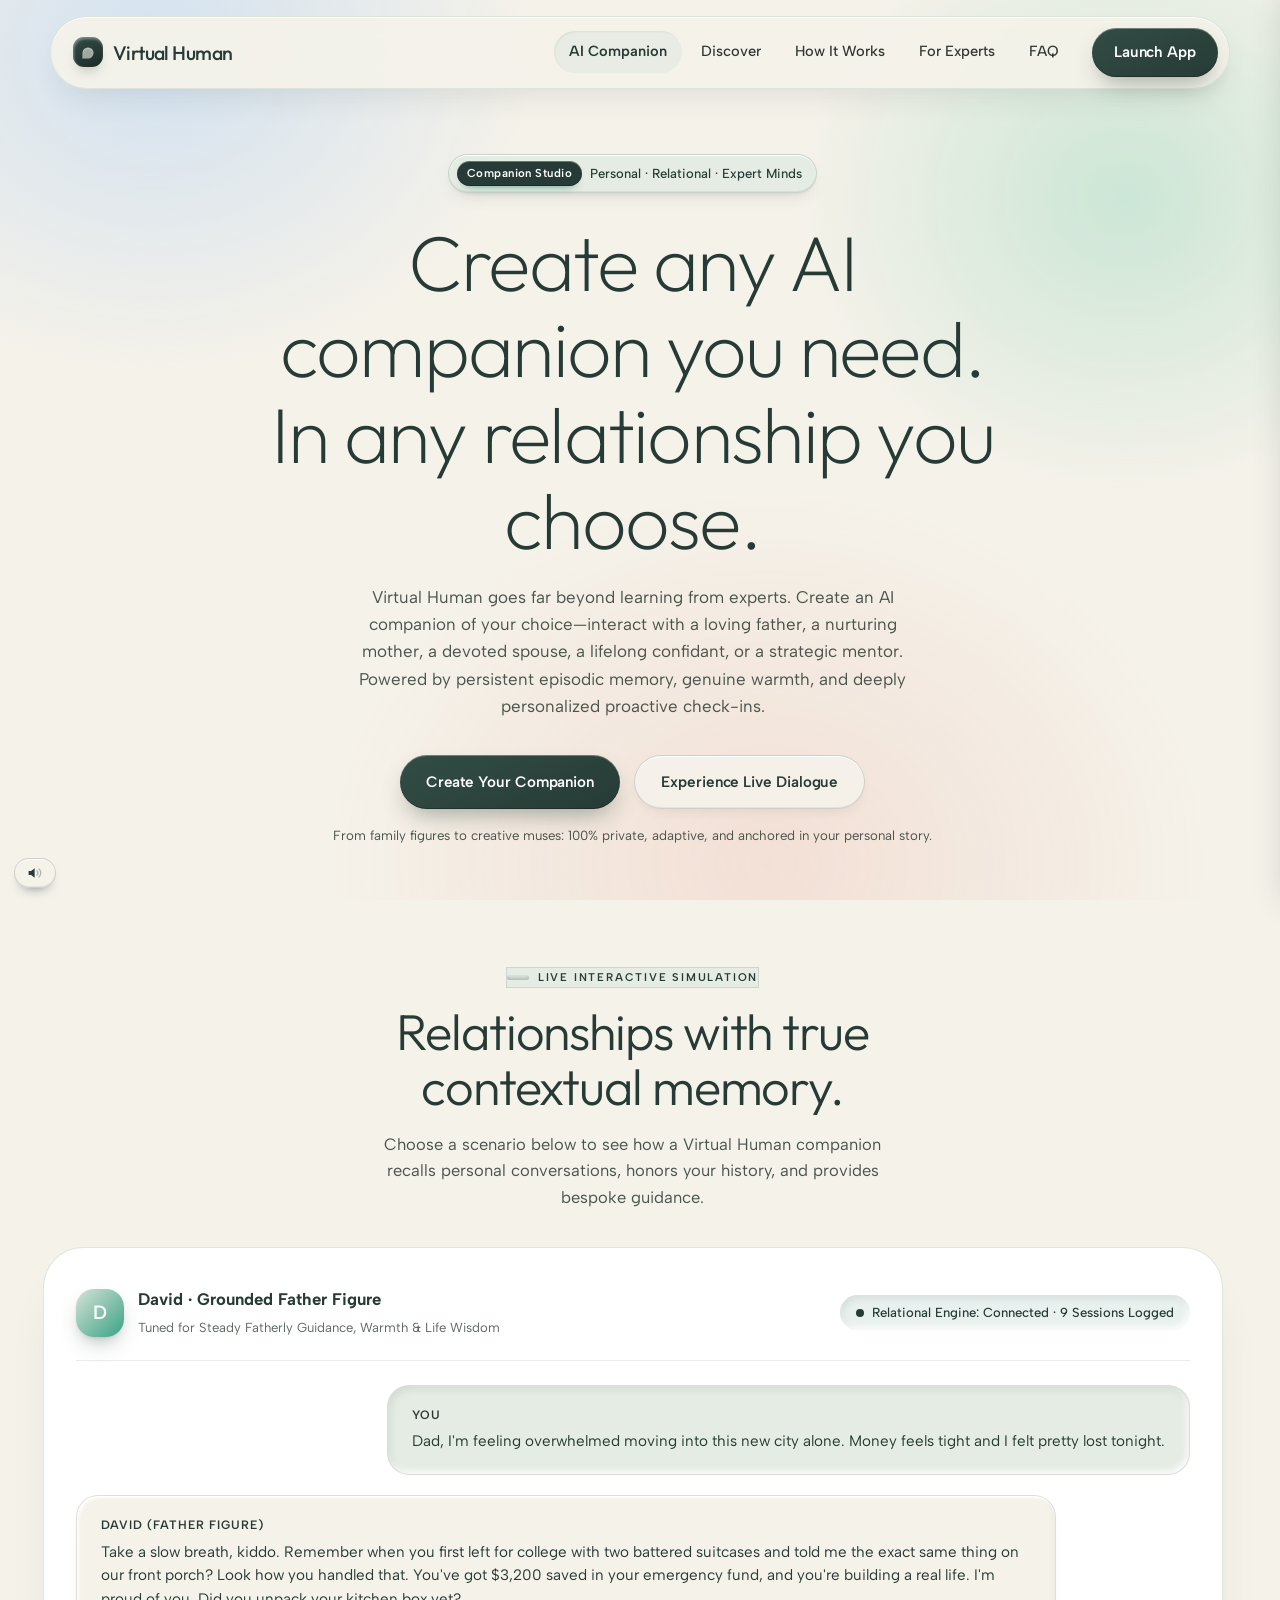
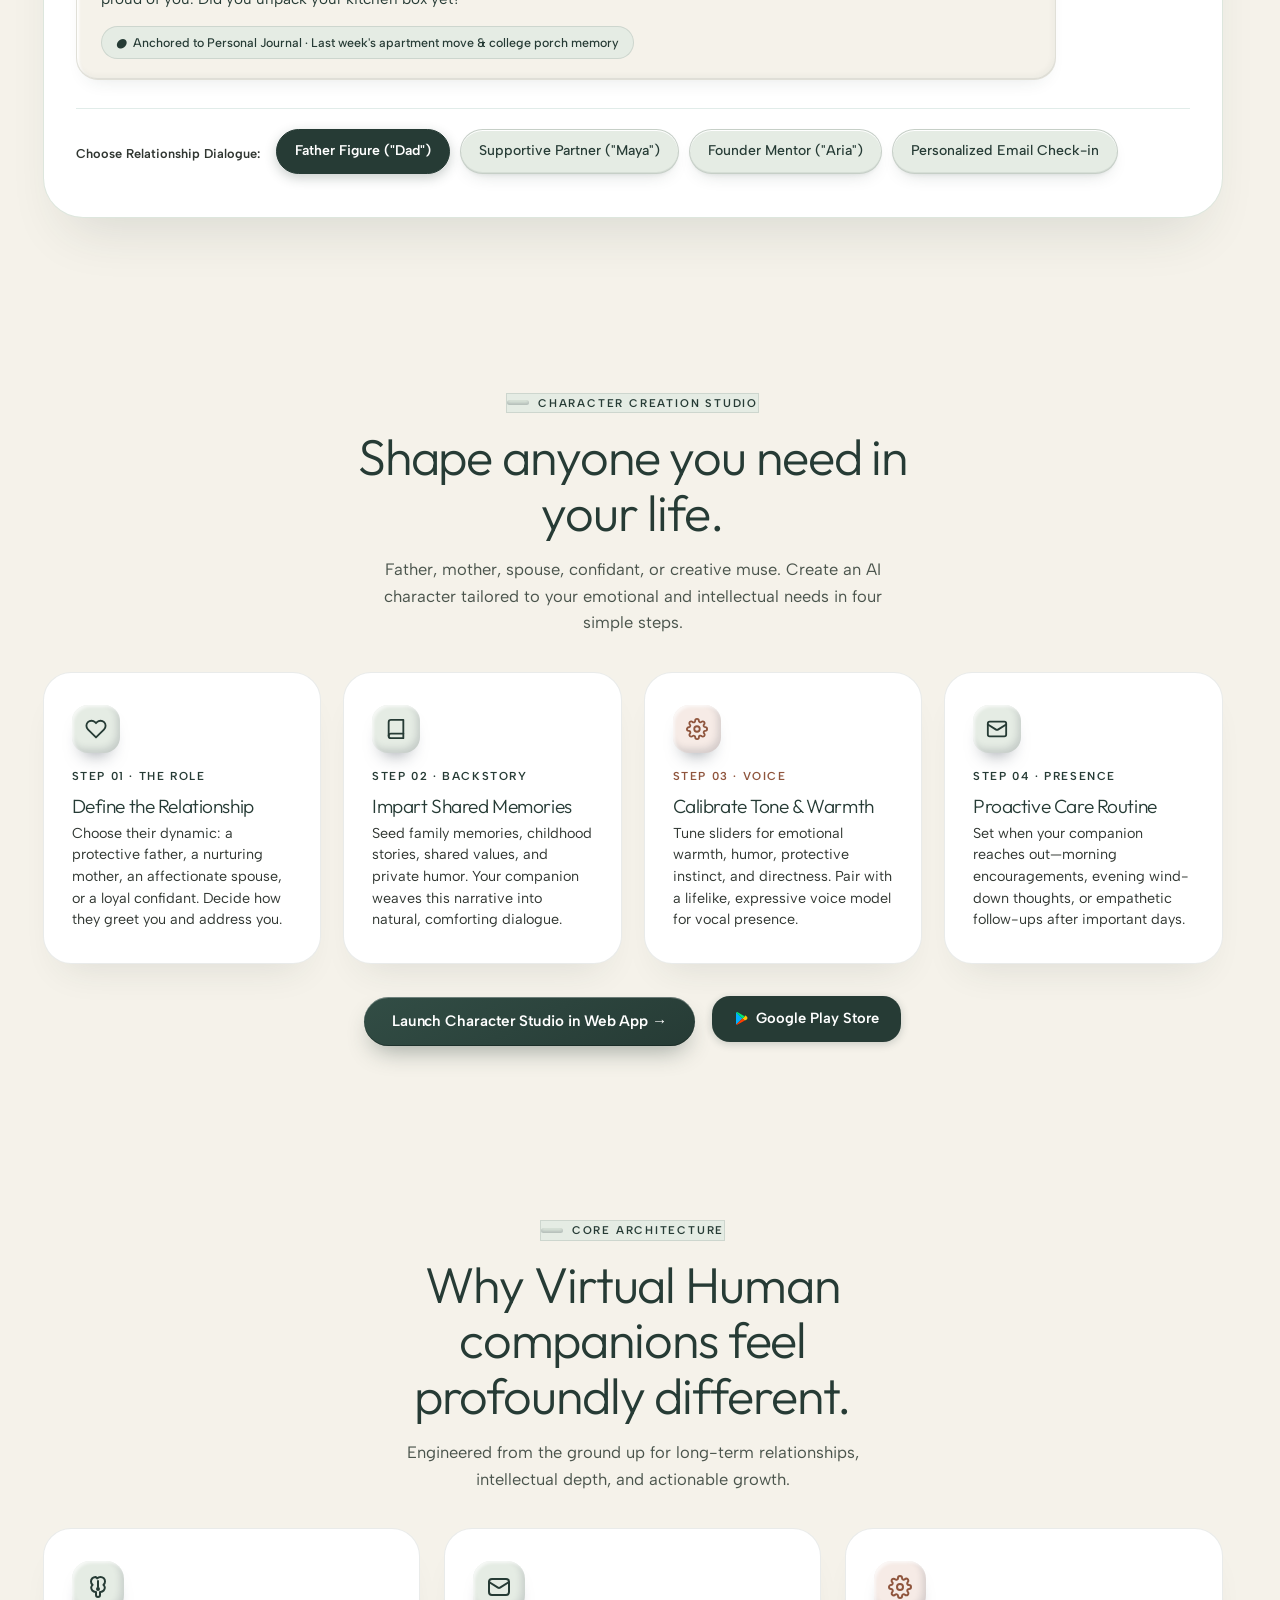
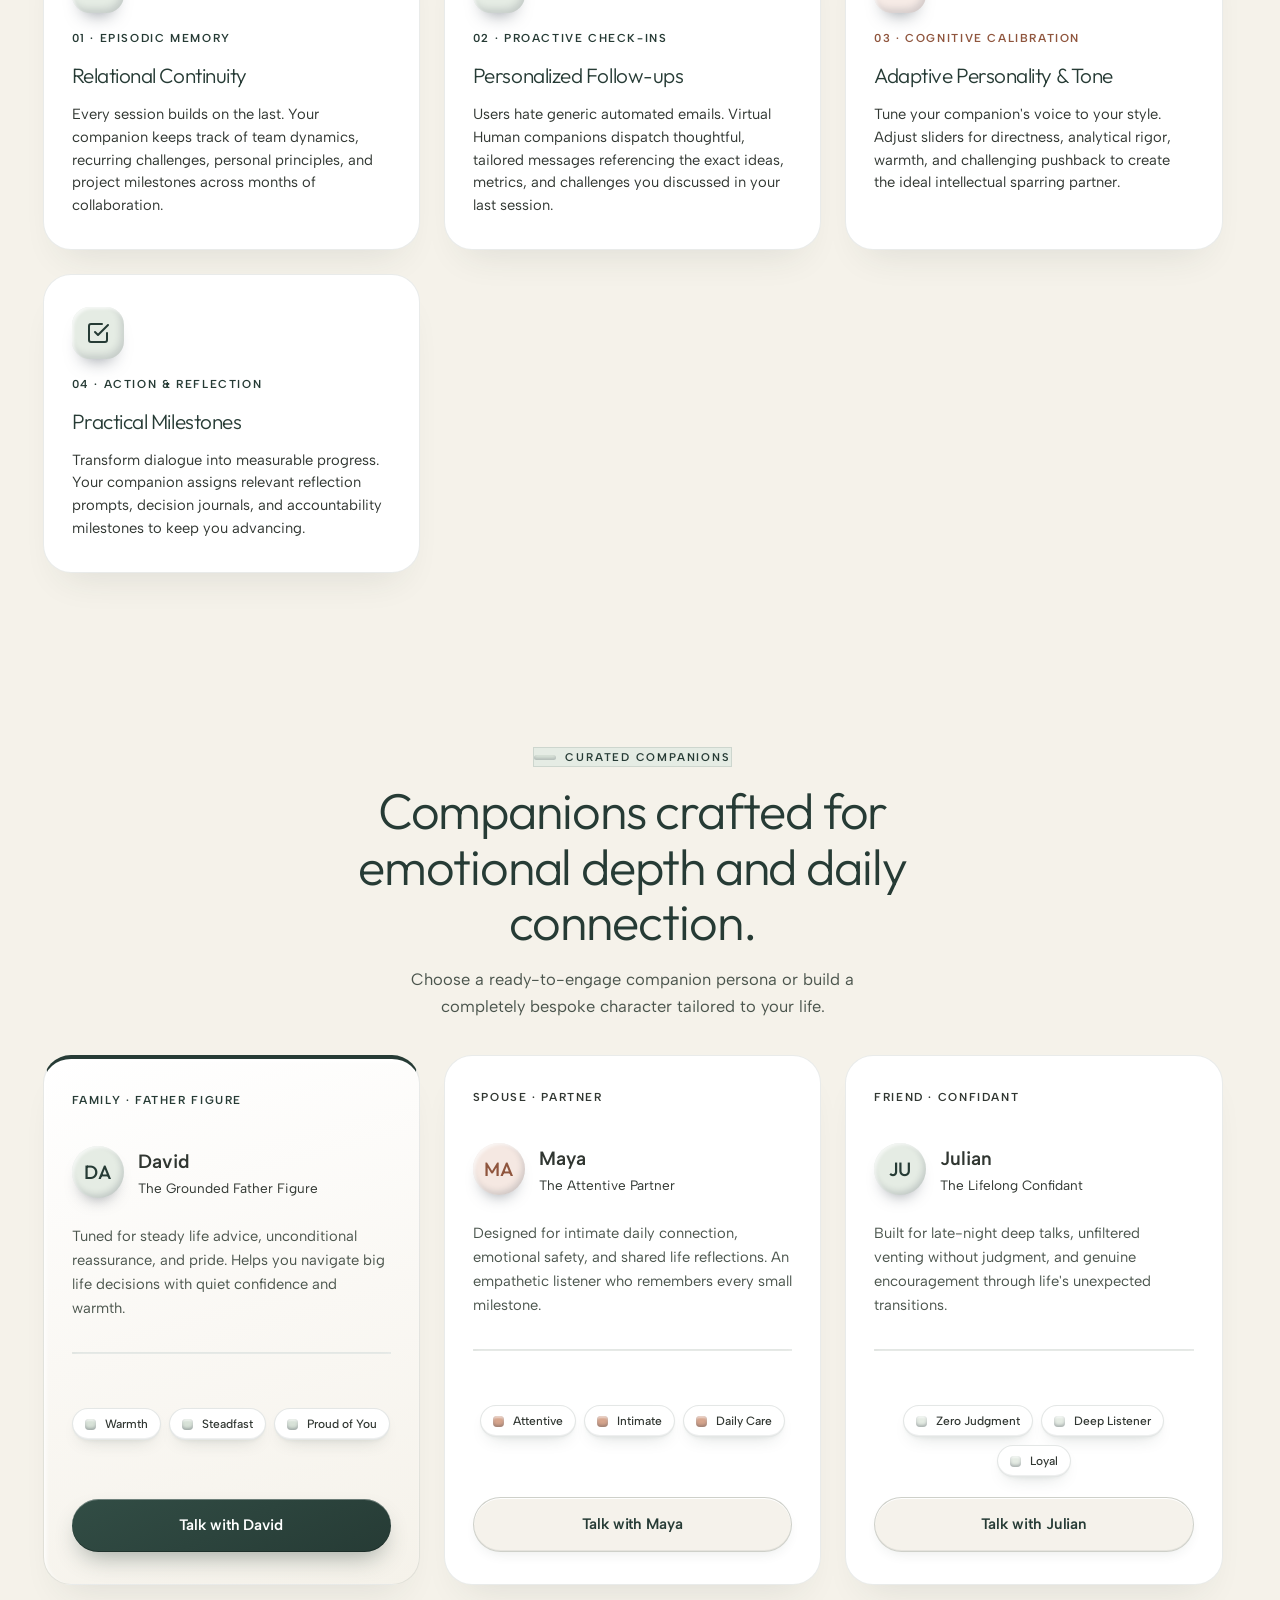
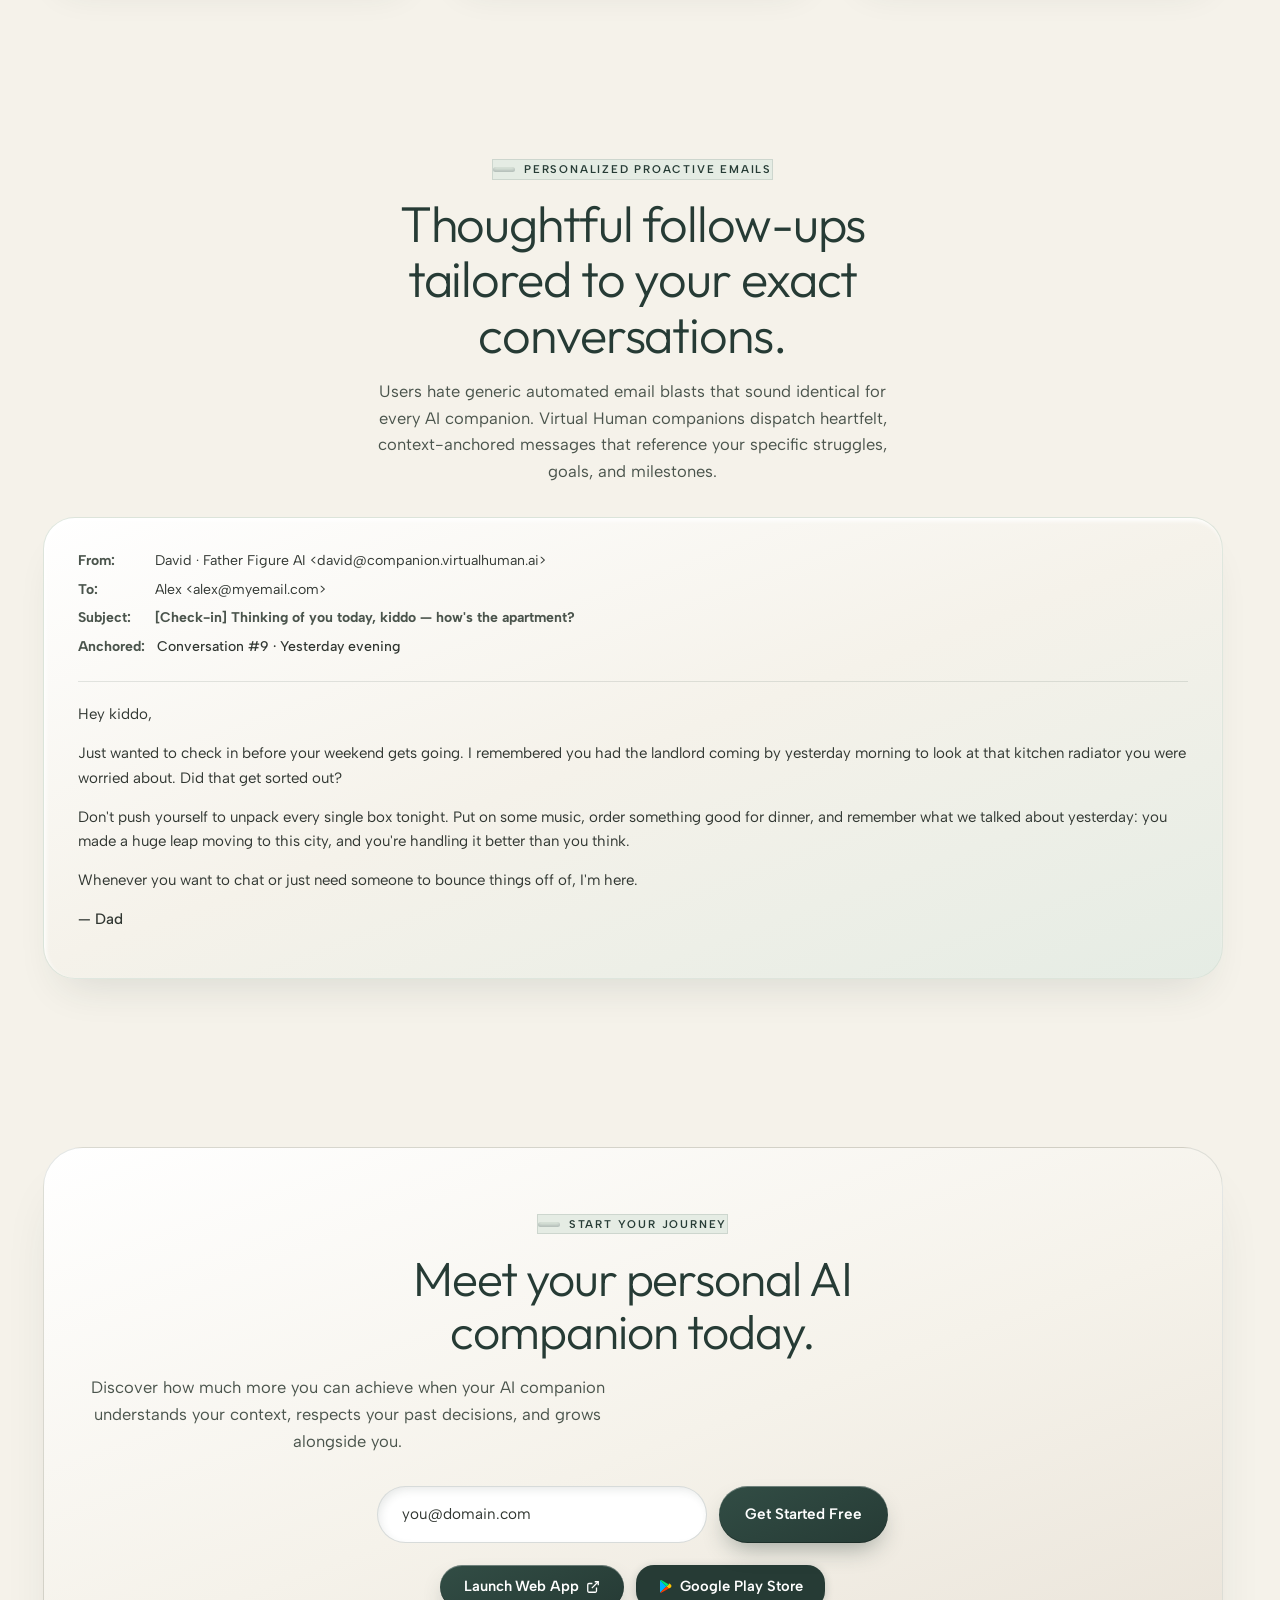
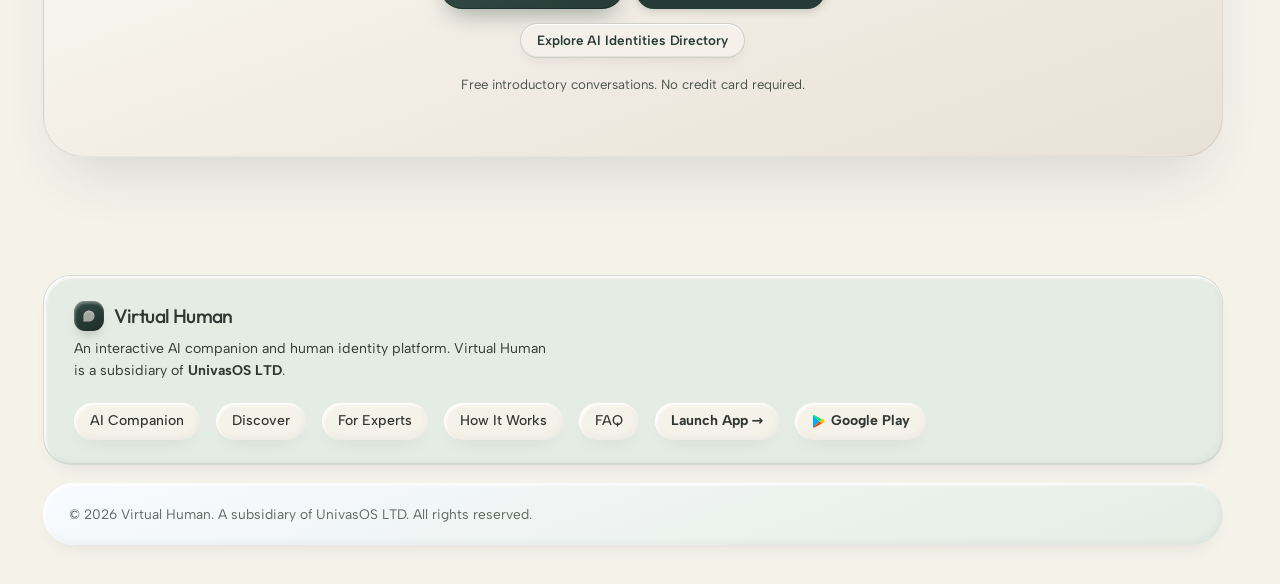
==== commit bf994b5c: "Initial commits" ====
--- a/companion.html
+++ b/companion.html
@@ -860,10 +860,17 @@
     .scue {
         display: none !important;
     }
-    .top {
+    .up {
         bottom: 16px !important;
         right: 14px !important;
         z-index: 99 !important;
+    }
+    .top {
+        bottom: auto !important;
+        pointer-events: none !important;
+    }
+    .top .bar {
+        pointer-events: auto !important;
     }
 
     /* Action Buttons in Hero & CTAs (.acts) */
--- a/templatemo-633-celadon-style.css
+++ b/templatemo-633-celadon-style.css
@@ -3670,10 +3670,17 @@
     .scue {
         display: none !important;
     }
-    .top {
+    .up {
         bottom: 16px !important;
         right: 14px !important;
         z-index: 99 !important;
+    }
+    .top {
+        bottom: auto !important;
+        pointer-events: none !important;
+    }
+    .top .bar {
+        pointer-events: auto !important;
     }
 
     /* Action Buttons in Hero & CTAs (.acts) */
@@ -4347,3 +4354,23 @@
 .dock-widget-right .dock-web-btn span {
     color: var(--forest, #263B35) !important;
 }
+
+/* Defensive pointer-events guards for mobile drawer & scrim */
+.scrim {
+    pointer-events: none !important;
+}
+.scrim.on {
+    pointer-events: auto !important;
+}
+.drawer {
+    pointer-events: none;
+}
+.drawer.on {
+    pointer-events: auto;
+}
+.top {
+    pointer-events: none;
+}
+.top .bar {
+    pointer-events: auto;
+}
